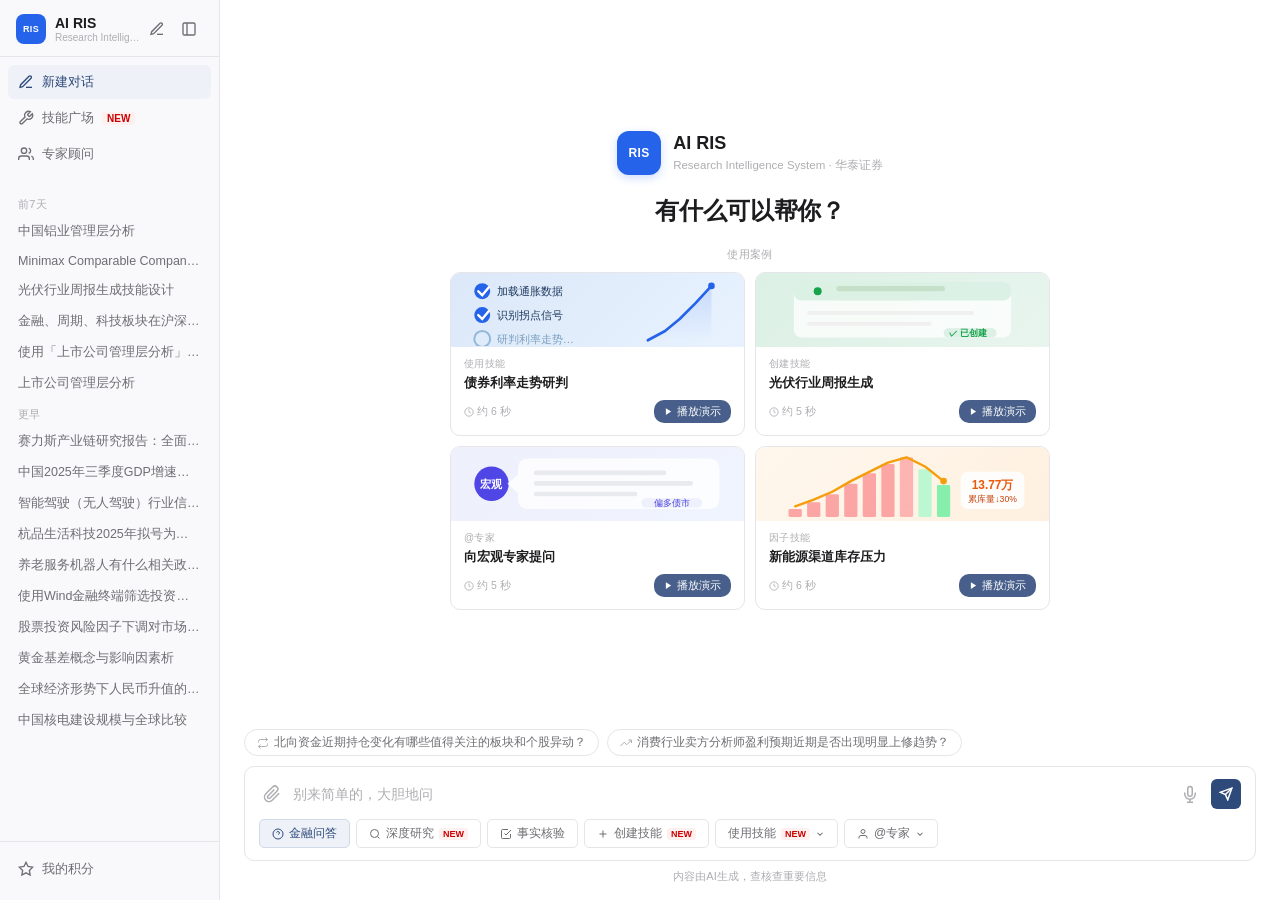
==== index.html @ 9921de45 "Redesign use-case section as demo cases with playback UI Welcome screen: - 4 demo-case cards in 2x2 " ====
<!DOCTYPE html>
<html lang="zh-CN">
<head>
  <meta charset="UTF-8" />
  <meta name="viewport" content="width=device-width, initial-scale=1.0" />
  <title>AI RIS · 华泰证券</title>
  <style>
    *, *::before, *::after { box-sizing: border-box; margin: 0; padding: 0; }

    :root {
      --sidebar-w: 220px;
      --accent: #2e4a7a;
      --accent-light: #eef2f8;
      --bg: #ffffff;
      --bg2: #f9f9fb;
      --card-bg: #ffffff;
      --border: #e5e5ea;
      --text: #1d1d1f;
      --text2: #6e6e73;
      --text3: #aeaeb2;
      --muted: #6e6e73;
      --tag-new: #c00;
      --sidebar-bg: #f9f9fb;
      --sidebar-active: #eef2f8;
      --green: #006838;
      --orange: #b45309;
      --red: #c00;
      --radius: 10px;
      --shadow: 0 2px 8px rgba(0,0,0,0.06);
    }

    body {
      font-family: -apple-system, BlinkMacSystemFont, 'PingFang SC', 'Microsoft YaHei', sans-serif;
      background: var(--bg);
      color: var(--text);
      display: flex;
      height: 100vh;
      overflow: hidden;
      font-size: 14px;
      -webkit-font-smoothing: antialiased;
    }

    /* ─── SIDEBAR ─── */
    #sidebar {
      width: var(--sidebar-w);
      background: var(--sidebar-bg);
      display: flex;
      flex-direction: column;
      border-right: 1px solid var(--border);
      transition: width 0.25s ease;
      overflow: hidden;
      flex-shrink: 0;
    }
    #sidebar.collapsed { width: 0; }

    .sidebar-top {
      display: flex;
      align-items: center;
      justify-content: space-between;
      padding: 14px 16px 12px;
      border-bottom: 1px solid var(--border);
    }
    .logo-icon {
      width: 28px; height: 28px;
      background: var(--accent); border-radius: 7px;
      display: flex; align-items: center; justify-content: center;
      flex-shrink: 0;
    }
    .logo-icon svg { width: 18px; height: 18px; color: #fff; }

    /* RIS brand logo (sidebar) */
    .sidebar-brand { display: flex; align-items: center; gap: 9px; min-width: 0; }
    .ris-badge {
      width: 30px; height: 30px; background: #2563eb; border-radius: 8px;
      display: flex; align-items: center; justify-content: center;
      flex-shrink: 0; font-size: 9px; font-weight: 800; color: #fff;
      letter-spacing: 0.3px;
    }
    .ris-text { min-width: 0; }
    .ris-name { font-size: 14px; font-weight: 700; color: var(--text); line-height: 1.2; }
    .ris-sub { font-size: 10px; color: var(--text3); white-space: nowrap; overflow: hidden; text-overflow: ellipsis; margin-top: 1px; }

    .sidebar-actions { display: flex; gap: 4px; }
    .icon-btn {
      background: none; border: none; cursor: pointer;
      padding: 6px; border-radius: 6px; color: var(--text2);
      display: flex; align-items: center; justify-content: center;
      transition: background 0.1s;
    }
    .icon-btn:hover { background: #ececee; color: var(--text); }

    .sidebar-nav { padding: 8px; }
    .nav-item {
      display: flex; align-items: center; gap: 8px;
      padding: 8px 10px; border-radius: 6px; cursor: pointer;
      font-size: 13px; color: var(--text2);
      transition: background 0.1s; white-space: nowrap; margin-bottom: 2px;
    }
    .nav-item:hover { background: #ececee; }
    .nav-item.active { background: var(--accent-light); color: var(--accent); font-weight: 500; }
    .nav-item svg { flex-shrink: 0; }
    .badge-new {
      font-size: 10px; font-weight: 700; color: var(--red);
      background: #fff0f0; padding: 1px 5px; border-radius: 3px;
    }

    .history-section { flex: 1; overflow-y: auto; padding: 8px 8px 0; }
    .history-label {
      font-size: 11px; color: var(--text3); padding: 8px 10px 4px;
      font-weight: 500; letter-spacing: 0.3px;
    }
    .history-item {
      padding: 7px 10px; border-radius: 6px; cursor: pointer;
      font-size: 12.5px; color: var(--text2); white-space: nowrap;
      overflow: hidden; text-overflow: ellipsis;
      transition: background 0.1s;
    }
    .history-item:hover { background: #ececee; }

    .sidebar-footer {
      padding: 10px 8px 14px; border-top: 1px solid var(--border); margin-top: 8px;
    }
    .points-btn {
      display: flex; align-items: center; gap: 8px;
      padding: 8px 10px; border-radius: 6px; cursor: pointer;
      font-size: 13px; color: var(--text2);
      transition: background 0.1s;
    }
    .points-btn:hover { background: #ececee; }

    /* ─── MAIN ─── */
    #main {
      flex: 1; display: flex; flex-direction: column;
      overflow: hidden; position: relative;
    }

    /* toggle btn when sidebar collapsed */
    #toggle-sidebar {
      position: absolute; top: 14px; left: 14px; z-index: 20;
      background: none; border: none; cursor: pointer;
      padding: 6px; border-radius: 6px; color: var(--text2);
      display: none; align-items: center; justify-content: center;
      transition: background 0.1s;
    }
    #toggle-sidebar:hover { background: #ececee; }
    #sidebar.collapsed ~ #main #toggle-sidebar { display: flex; }

    /* ─── VIEWS ─── */
    .view { flex: 1; overflow-y: auto; display: none; flex-direction: column; }
    .view.active { display: flex; }

    /* ── CHAT VIEW ── */
    #view-chat {
      align-items: center; justify-content: center;
      padding: 24px 20px 0;
    }
    .chat-welcome {
      text-align: center; max-width: 600px; width: 100%;
    }

    /* RIS center welcome logo — horizontal compact */
    .chat-ris-wrap {
      display: flex; flex-direction: row; align-items: center;
      justify-content: center; gap: 12px; margin-bottom: 20px;
    }
    .chat-ris-badge {
      width: 44px; height: 44px; background: #2563eb; border-radius: 12px;
      display: flex; align-items: center; justify-content: center;
      font-size: 12px; font-weight: 800; color: #fff; letter-spacing: 0.4px;
      box-shadow: 0 3px 10px rgba(37,99,235,0.22); flex-shrink: 0;
    }
    .chat-ris-text { text-align: left; }
    .chat-ris-name { font-size: 18px; font-weight: 700; color: var(--text); line-height: 1.2; }
    .chat-ris-sub { font-size: 11.5px; color: var(--text3); margin-top: 3px; }

    .chat-welcome h2 {
      font-size: 24px; font-weight: 700; color: var(--text);
      margin-bottom: 20px; letter-spacing: -0.3px;
    }

    .suggestions {
      display: flex; gap: 8px; flex-wrap: wrap; justify-content: center;
      margin-top: 12px;
    }
    .suggestion-chip {
      background: var(--bg2); border: 1px solid var(--border);
      border-radius: 20px; padding: 6px 14px; font-size: 12px;
      cursor: pointer; color: var(--text2); transition: all 0.1s;
      white-space: nowrap;
    }
    .suggestion-chip:hover {
      border-color: var(--accent); color: var(--accent);
      background: var(--accent-light);
    }

    /* ─── INPUT AREA ─── */
    #input-area {
      padding: 0 24px 16px; background: transparent;
      flex-shrink: 0;
    }
    .suggested-qs {
      display: flex; gap: 8px; padding: 12px 0 10px;
      overflow-x: auto; scrollbar-width: none;
    }
    .suggested-qs::-webkit-scrollbar { display: none; }
    .sq-chip {
      display: flex; align-items: center; gap: 5px; flex-shrink: 0;
      padding: 5px 12px; border-radius: 14px;
      border: 1px solid var(--border); background: var(--card-bg);
      font-size: 11.5px; color: var(--text2); cursor: pointer;
      white-space: nowrap; transition: all 0.15s; font-family: inherit;
    }
    .sq-chip:hover { border-color: var(--accent); color: var(--accent); background: var(--accent-light); }
    .sq-chip svg { flex-shrink: 0; opacity: 0.55; }
    .input-box {
      background: var(--card-bg); border: 1px solid var(--border);
      border-radius: var(--radius); padding: 12px 14px;
      transition: border-color 0.15s;
    }
    .input-box:focus-within { border-color: var(--accent); }

    .input-row {
      display: flex; align-items: center; gap: 8px;
    }
    .attach-btn {
      background: none; border: none; cursor: pointer; color: var(--text3);
      padding: 4px; border-radius: 5px; display: flex;
      transition: color 0.1s;
    }
    .attach-btn:hover { color: var(--text); }

    #chat-input {
      flex: 1; border: none; outline: none; font-size: 14px;
      color: var(--text); background: transparent; resize: none;
      font-family: inherit; height: 24px; line-height: 24px;
    }
    #chat-input::placeholder { color: var(--text3); }

    .send-btn {
      width: 30px; height: 30px; background: var(--accent);
      border: none; border-radius: 6px; cursor: pointer;
      display: flex; align-items: center; justify-content: center;
      color: #fff; transition: opacity 0.1s;
    }
    .send-btn:hover { opacity: 0.85; }

    .voice-btn {
      background: none; border: none; cursor: pointer;
      color: var(--text3); padding: 4px; border-radius: 5px;
      display: flex; transition: color 0.1s;
    }
    .voice-btn:hover { color: var(--text); }

    .toolbar {
      display: flex; align-items: center; gap: 6px; margin-top: 10px;
      flex-wrap: wrap;
    }
    .tool-btn {
      display: flex; align-items: center; gap: 5px;
      padding: 5px 12px; border-radius: 5px; font-size: 12px;
      cursor: pointer; border: 1px solid var(--border);
      background: var(--card-bg); color: var(--text2);
      transition: all 0.1s; white-space: nowrap;
      font-family: inherit;
    }
    .tool-btn:hover { background: var(--bg2); }
    .tool-btn.active {
      background: var(--accent-light); border-color: #d0dae8;
      color: var(--accent);
    }
    .tool-btn .badge-new { font-size: 9px; padding: 1px 4px; }

    .input-footer {
      text-align: center; font-size: 11px; color: var(--text3);
      margin-top: 8px;
    }

    /* ─── SKILLS DROPDOWN ─── */
    #skills-popup {
      position: absolute; bottom: 130px; left: 50%; transform: translateX(-50%);
      background: var(--card-bg); border: 1px solid var(--border);
      border-radius: var(--radius); box-shadow: 0 8px 24px rgba(0,0,0,0.1);
      width: 380px; max-height: 420px; overflow-y: auto; z-index: 100;
      display: none; padding: 12px;
    }
    #skills-popup.open { display: block; }

    .popup-search {
      display: flex; align-items: center; gap: 8px;
      background: var(--bg2); border: 1px solid var(--border);
      border-radius: 6px; padding: 7px 12px; margin-bottom: 12px;
    }
    .popup-search input {
      border: none; outline: none; background: transparent;
      font-size: 13px; flex: 1; color: var(--text); font-family: inherit;
    }
    .popup-search input::placeholder { color: var(--text3); }

    .popup-section-label {
      font-size: 12px; font-weight: 600; color: var(--text2);
      padding: 4px 8px; display: flex; align-items: center;
      justify-content: space-between;
    }
    .popup-section-label span { cursor: pointer; color: var(--text3); }

    .popup-skill-item {
      display: flex; align-items: flex-start; gap: 10px;
      padding: 8px 10px; border-radius: 6px; cursor: pointer;
      transition: background 0.1s; position: relative;
    }
    .popup-skill-item:hover { background: var(--bg2); }
    .popup-skill-item.has-preview:hover .skill-preview-bubble { display: block; }

    .skill-icon-sm {
      width: 30px; height: 30px; background: var(--bg2);
      border-radius: 6px; display: flex; align-items: center; justify-content: center;
      flex-shrink: 0;
    }
    .popup-skill-info { flex: 1; }
    .popup-skill-name { font-size: 13px; font-weight: 500; }
    .popup-skill-desc { font-size: 11.5px; color: var(--text2); margin-top: 2px; line-height: 1.4; }

    .skill-preview-bubble {
      display: none; position: absolute; left: 110%; top: 0;
      width: 240px; background: var(--card-bg);
      border: 1px solid var(--border); border-radius: var(--radius);
      padding: 12px; font-size: 12px; color: var(--text2); line-height: 1.6;
      box-shadow: var(--shadow); z-index: 200;
    }

    .popup-divider { height: 1px; background: var(--border); margin: 8px 0; }
    .popup-add {
      display: flex; align-items: center; gap: 8px;
      padding: 8px 10px; cursor: pointer; border-radius: 6px;
      font-size: 13px; color: var(--accent); transition: background 0.1s;
    }
    .popup-add:hover { background: var(--accent-light); }

    /* ─── SKILLS MARKETPLACE VIEW ─── */
    #view-skills {
      flex-direction: column;
    }
    .skills-header {
      display: flex; align-items: center; justify-content: space-between;
      padding: 24px 32px 18px;
      border-bottom: 1px solid var(--border);
    }
    .skills-header h1 { font-size: 18px; font-weight: 600; }
    .create-btn {
      background: var(--accent); color: #fff; border: none;
      border-radius: 6px; padding: 6px 14px; font-size: 12px;
      cursor: pointer; display: flex; align-items: center; gap: 6px;
      transition: opacity 0.1s; font-family: inherit; font-weight: 500;
    }
    .create-btn:hover { opacity: 0.85; }

    .skills-tabs {
      display: flex; gap: 4px; padding: 12px 32px;
      border-bottom: 1px solid var(--border);
    }
    .skills-tab {
      padding: 6px 16px; border-radius: 5px; cursor: pointer;
      font-size: 13px; color: var(--text2);
      border: none; background: none;
      display: flex; align-items: center; gap: 5px;
      transition: all 0.1s; font-family: inherit;
    }
    .skills-tab.active {
      background: var(--accent-light); color: var(--accent); font-weight: 500;
    }
    .skills-tab:hover:not(.active) { background: #ececee; }

    .skills-grid {
      display: grid; grid-template-columns: repeat(auto-fill, minmax(280px, 1fr));
      gap: 14px; padding: 20px 32px; overflow-y: auto; flex: 1;
    }

    .skill-card {
      background: var(--card-bg); border: 1px solid var(--border);
      border-radius: var(--radius); padding: 16px;
      display: flex; flex-direction: column; gap: 10px;
      transition: box-shadow 0.15s; cursor: default;
    }
    .skill-card:hover { box-shadow: var(--shadow); }

    .skill-card-top {
      display: flex; align-items: flex-start; justify-content: space-between;
    }
    .skill-icon {
      width: 34px; height: 34px; background: var(--bg2);
      border-radius: 8px; display: flex; align-items: center; justify-content: center;
    }
    .skill-card-controls { display: flex; align-items: center; gap: 8px; }

    /* Toggle switch */
    .toggle {
      position: relative; width: 36px; height: 20px; cursor: pointer;
    }
    .toggle input { opacity: 0; width: 0; height: 0; }
    .toggle-slider {
      position: absolute; inset: 0; background: #ccc;
      border-radius: 20px; transition: background 0.2s;
    }
    .toggle-slider::before {
      content: ""; position: absolute;
      width: 16px; height: 16px; left: 2px; top: 2px;
      background: #fff; border-radius: 50%; transition: transform 0.2s;
    }
    .toggle input:checked ~ .toggle-slider { background: var(--accent); }
    .toggle input:checked ~ .toggle-slider::before { transform: translateX(16px); }

    .more-btn {
      background: none; border: none; cursor: pointer; color: var(--text3);
      padding: 2px; border-radius: 4px; font-size: 16px; line-height: 1;
    }
    .more-btn:hover { color: var(--text); }

    .skill-card-name { font-size: 13.5px; font-weight: 600; }
    .skill-card-desc { font-size: 12px; color: var(--text2); line-height: 1.5; }

    .skill-card-footer {
      display: flex; align-items: center; justify-content: space-between;
      margin-top: auto;
    }
    .skill-date { font-size: 11.5px; color: var(--text3); }
    .skill-actions { display: flex; gap: 10px; }
    .skill-link {
      font-size: 12px; color: var(--accent); cursor: pointer;
      text-decoration: none; background: none; border: none; font-family: inherit;
    }
    .skill-link:hover { text-decoration: underline; }

    .skill-status {
      display: flex; align-items: center; gap: 4px;
      font-size: 11.5px; color: var(--text3);
    }

    /* Toast */
    #toast {
      position: fixed; bottom: 24px; left: 50%; transform: translateX(-50%);
      background: #1d1d1f; color: #fff; padding: 10px 20px;
      border-radius: 6px; font-size: 12.5px; opacity: 0;
      transition: opacity 0.3s; z-index: 999; pointer-events: none;
      display: flex; align-items: center; gap: 8px;
    }
    #toast.show { opacity: 1; }
    #toast.success { background: var(--green); }

    /* Scrollbar */
    ::-webkit-scrollbar { width: 4px; }
    ::-webkit-scrollbar-track { background: transparent; }
    ::-webkit-scrollbar-thumb { background: #d1d5db; border-radius: 4px; }

    /* ─── USE CASE CARDS ─── */
    .use-case-section { width: 100%; margin-bottom: 0; }
    .use-case-label { font-size: 11px; color: var(--text3); font-weight: 500; letter-spacing: 0.3px; margin-bottom: 10px; }
    .use-cases { display: grid; grid-template-columns: 1fr 1fr; gap: 10px; }
    .use-case-card {
      display: flex; flex-direction: column; align-items: stretch;
      padding: 0; border: 1px solid var(--border); border-radius: var(--radius);
      background: var(--card-bg); cursor: pointer; transition: all 0.15s;
      text-align: left; overflow: hidden;
    }
    .use-case-card:hover { border-color: var(--accent); box-shadow: 0 2px 12px rgba(37,99,235,0.08); }
    .use-case-card:hover .uc-play { opacity: 1; }
    /* Card preview area */
    .uc-preview {
      height: 74px; padding: 10px 14px; display: flex; align-items: center;
      overflow: hidden; position: relative;
    }
    .uc-prev-blue   { background: linear-gradient(135deg, #dce8f8 0%, #e8f2ff 100%); }
    .uc-prev-green  { background: linear-gradient(135deg, #dcf0e5 0%, #e8f5ee 100%); }
    .uc-prev-indigo { background: linear-gradient(135deg, #eef0fb 0%, #f0f4ff 100%); }
    .uc-prev-orange { background: linear-gradient(135deg, #fff7ed 0%, #fef0e0 100%); }
    .uc-preview svg { width: 100%; }
    /* Card body */
    .uc-body { padding: 10px 13px 12px; display: flex; flex-direction: column; gap: 4px; }
    .uc-label { font-size: 10px; color: var(--text3); font-weight: 500; letter-spacing: 0.3px; }
    .uc-title { font-size: 12.5px; font-weight: 600; color: var(--text); line-height: 1.3; }
    .uc-foot { display: flex; align-items: center; justify-content: space-between; margin-top: 5px; }
    .uc-dur { font-size: 10.5px; color: var(--text3); display: flex; align-items: center; gap: 3px; }
    .uc-play {
      display: flex; align-items: center; gap: 4px; padding: 4px 10px;
      border-radius: 10px; background: var(--accent); color: white;
      font-size: 11px; font-weight: 500; opacity: 0.88; transition: opacity 0.15s;
    }
    /* Demo panel progress bar + replay */
    .demo-progress-bar {
      height: 3px; background: var(--border); flex-shrink: 0; width: 100%;
    }
    .demo-progress-fill {
      height: 100%; background: var(--accent); width: 0%;
      transition: width 0.5s ease; border-radius: 0 2px 2px 0;
    }
    .demo-top-bar {
      display: flex; align-items: center; padding: 16px 0 14px;
    }
    .demo-replay {
      display: none; align-items: center; gap: 4px; margin-left: 10px;
      padding: 4px 11px; border-radius: 12px; border: 1px solid var(--border);
      background: none; font-size: 11.5px; color: var(--text2);
      cursor: pointer; font-family: inherit; transition: all 0.15s;
    }
    .demo-replay:hover { border-color: var(--accent); color: var(--accent); }

    /* ─── DEMO PANEL ─── */
    #view-chat.demo-mode {
      flex-direction: row !important; align-items: stretch;
      padding: 0; justify-content: flex-start;
    }
    .demo-panel {
      display: none; flex-direction: column;
      flex: 1; min-width: 0; overflow-y: auto;
      padding: 32px 48px 32px;
    }
    .demo-panel.active { display: flex; }

    /* Refs side panel */
    .demo-refs-panel {
      display: none; flex-direction: column; width: 300px; flex-shrink: 0;
      border-left: 1px solid var(--border); background: white;
    }
    .demo-refs-panel.active { display: flex; }
    .demo-refs-hd {
      padding: 13px 16px; font-size: 13px; font-weight: 600; color: var(--text);
      border-bottom: 1px solid var(--border);
      display: flex; align-items: center; justify-content: space-between; flex-shrink: 0;
    }
    .demo-refs-close {
      cursor: pointer; color: var(--text3); background: none; border: none;
      font-size: 18px; line-height: 1; padding: 0 2px; font-family: inherit; transition: color 0.1s;
    }
    .demo-refs-close:hover { color: var(--text); }
    .demo-refs-count {
      font-size: 11.5px; color: var(--text2); padding: 8px 16px;
      border-bottom: 1px solid var(--border); flex-shrink: 0;
    }
    .demo-refs-list { overflow-y: auto; flex: 1; }
    .demo-ref-row {
      display: flex; align-items: flex-start; gap: 8px;
      padding: 9px 16px; border-bottom: 1px solid #f5f5f7;
      cursor: pointer; transition: background 0.15s;
    }
    .demo-ref-row:hover { background: #f5f5f7; }
    .demo-ref-pill {
      font-size: 10px; padding: 1px 5px; border-radius: 2px; font-weight: 600;
      flex-shrink: 0; white-space: nowrap; margin-top: 2px;
    }
    .demo-ref-pill.shuju { background: #dff2fb; color: #0076a8; }
    .demo-ref-pill.gong  { background: #f0ede0; color: #6b6020; }
    .demo-ref-pill.yan   { background: #fff0e0; color: #c05e00; }
    .demo-ref-pill.zixun { background: #e0f5ec; color: #1a7a5e; }
    .demo-ref-row-body { flex: 1; min-width: 0; }
    .demo-ref-row-title { font-size: 11.5px; color: var(--text2); line-height: 1.45; }
    .demo-ref-row-date { font-size: 10.5px; color: var(--text3); margin-top: 2px; }
    .demo-back {
      display: flex; align-items: center; gap: 5px; background: none; border: none;
      cursor: pointer; color: var(--text2); font-size: 12.5px; padding: 0;
      font-family: inherit; transition: color 0.1s;
    }
    .demo-back:hover { color: var(--accent); }
    .demo-messages { display: flex; flex-direction: column; gap: 16px; }
    .demo-user {
      align-self: flex-end; max-width: 75%; background: var(--accent); color: #fff;
      padding: 10px 14px; border-radius: 12px 12px 2px 12px; font-size: 13px; line-height: 1.5;
    }
    .demo-ai { align-self: flex-start; width: 100%; }
    .demo-ai-head { display: flex; align-items: center; gap: 8px; margin-bottom: 10px; }
    .demo-ai-ava {
      width: 24px; height: 24px; background: var(--accent); border-radius: 5px;
      display: flex; align-items: center; justify-content: center; flex-shrink: 0;
    }
    .demo-ai-name { font-size: 12px; font-weight: 600; color: var(--text); }

    /* Steps block */
    .demo-steps {
      background: var(--bg2); border: 1px solid var(--border); border-radius: var(--radius);
      padding: 10px 14px; display: flex; flex-direction: column; gap: 0; margin-bottom: 12px;
      overflow: hidden;
    }
    .demo-step {
      display: flex; flex-direction: column; gap: 0;
      font-size: 12.5px; color: var(--text3);
      opacity: 0; transform: translateY(4px); transition: opacity 0.3s, transform 0.3s;
      padding: 7px 0;
    }
    .demo-step:not(:last-child) { border-bottom: 1px solid var(--border); }
    .demo-step.show { opacity: 1; transform: none; }
    .demo-step-title { display: flex; align-items: center; gap: 10px; }
    .demo-step-dot {
      width: 18px; height: 18px; border-radius: 50%; border: 1.5px solid #ddd;
      display: flex; align-items: center; justify-content: center;
      flex-shrink: 0; background: white; transition: all 0.25s;
    }
    .demo-step.running .demo-step-dot { border-color: var(--accent); animation: pulse-ring 1s infinite; }
    .demo-step.running .demo-step-title { color: var(--accent); }
    .demo-step.done .demo-step-dot { background: var(--green); border-color: var(--green); }
    .demo-step.done .demo-step-title { color: var(--text2); }
    @keyframes pulse-ring {
      0%   { box-shadow: 0 0 0 0 rgba(46,74,122,0.35); }
      70%  { box-shadow: 0 0 0 5px rgba(46,74,122,0); }
      100% { box-shadow: 0 0 0 0 rgba(46,74,122,0); }
    }

    /* Sub-detail items */
    .demo-step-subs {
      margin-left: 28px; margin-top: 0; padding-top: 0;
      display: flex; flex-direction: column; gap: 3px;
      max-height: 0; overflow: hidden;
      transition: max-height 0.45s ease, padding-top 0.3s;
    }
    .demo-step-subs.open { max-height: 200px; padding-top: 5px; }
    .demo-step-sub {
      font-size: 11.5px; line-height: 1.5; color: var(--text3);
      opacity: 0; transform: translateY(2px);
      transition: opacity 0.22s, transform 0.22s;
      display: flex; align-items: flex-start; gap: 5px;
    }
    .demo-step-sub.show { opacity: 1; transform: none; }
    .demo-step-sub.tool {
      color: #3b5ca8; background: #eef2fb; border-radius: 4px;
      padding: 2px 8px; font-family: 'SF Mono','Menlo',monospace; font-size: 10.5px;
    }
    .demo-step-sub.data { color: var(--text2); }
    .demo-step-sub.data strong { color: var(--text); font-weight: 600; }
    .demo-step-sub.note { color: var(--text3); font-style: italic; }
    .demo-step-sub-dot {
      width: 3px; height: 3px; border-radius: 50%; background: var(--text3);
      margin-top: 6px; flex-shrink: 0;
    }

    /* Collapsed pill */
    .demo-steps-pill {
      display: none; align-items: center; gap: 8px; background: var(--bg2);
      border: 1px solid var(--border); border-radius: 20px;
      padding: 5px 12px 5px 8px; font-size: 12px; color: var(--text2);
      cursor: pointer; width: fit-content; margin-bottom: 12px;
      opacity: 0; transform: scale(0.96);
      transition: opacity 0.3s, transform 0.3s;
    }
    .demo-steps-pill.show { display: flex; opacity: 1; transform: none; }
    .demo-steps-pill:hover { border-color: var(--accent); color: var(--accent); }
    .demo-steps-pill-icon {
      width: 16px; height: 16px; border-radius: 50%; background: var(--green);
      display: flex; align-items: center; justify-content: center; flex-shrink: 0;
    }

    /* Result */
    .demo-result {
      border: 1px solid var(--border); border-radius: var(--radius); overflow: hidden;
      opacity: 0; transform: translateY(6px); transition: opacity 0.4s, transform 0.4s;
    }
    .demo-result.show { opacity: 1; transform: none; }
    .demo-result-hd {
      padding: 10px 14px; background: var(--bg2); border-bottom: 1px solid var(--border);
      display: flex; align-items: center; gap: 8px;
    }
    .demo-result-hd-title { font-size: 13px; font-weight: 600; flex: 1; }
    .demo-tag { font-size: 10.5px; padding: 2px 8px; border-radius: 3px; font-weight: 500; }
    .demo-tag.bullish { background: #f0fdf4; color: var(--green); }
    .demo-tag.neutral { background: #fffbeb; color: var(--orange); }
    .demo-result-body { padding: 14px; font-size: 12.5px; color: var(--text2); line-height: 1.7; display: flex; flex-direction: column; gap: 13px; }
    .demo-section-title { font-size: 11.5px; font-weight: 600; color: var(--text); margin-bottom: 3px; }

    /* Inline chart */
    .demo-chart-wrap { background: var(--bg2); border: 1px solid var(--border); border-radius: 7px; padding: 10px 12px; }
    .demo-chart-label { font-size: 10.5px; color: var(--text3); margin-bottom: 6px; font-weight: 500; letter-spacing: 0.2px; }
    .demo-chart-xaxis { display: flex; justify-content: space-between; margin-top: 3px; }
    .demo-chart-xaxis span { font-size: 9.5px; color: var(--text3); }
    .demo-chart-legend { display: flex; gap: 14px; margin-top: 7px; flex-wrap: wrap; }
    .demo-chart-legend-item { display: flex; align-items: center; gap: 5px; font-size: 10.5px; color: var(--text2); }
    .demo-chart-legend-line { width: 14px; height: 2.5px; border-radius: 2px; }

    /* Data table */
    .demo-table-wrap { overflow-x: auto; }
    .demo-table { width: 100%; border-collapse: collapse; font-size: 11.5px; }
    .demo-table th { font-size: 10.5px; font-weight: 600; color: var(--text3); text-align: left; padding: 4px 8px 6px; border-bottom: 1px solid var(--border); white-space: nowrap; }
    .demo-table td { padding: 5px 8px; border-bottom: 1px solid #f2f2f7; color: var(--text2); }
    .demo-table tr:last-child td { border-bottom: none; }
    .demo-table td.up { color: var(--green); font-weight: 500; }
    .demo-table td.down { color: #ef4444; font-weight: 500; }
    .demo-table td.flat { color: var(--orange); font-weight: 500; }
    .demo-table td strong { color: var(--text); font-weight: 600; }

    /* Citation & sources */
    .cite { font-size: 9px; color: var(--accent); vertical-align: super; cursor: pointer; font-weight: 600; margin-left: 1px; }
    .demo-sources { border-top: 1px solid var(--border); padding: 9px 14px; background: var(--bg2); }
    .demo-sources-title { font-size: 10px; font-weight: 600; color: var(--text3); margin-bottom: 5px; letter-spacing: 0.3px; text-transform: uppercase; }
    .demo-source-item { font-size: 10.5px; color: var(--text3); display: flex; gap: 6px; line-height: 1.6; }
    .demo-source-num { font-weight: 600; color: var(--accent); flex-shrink: 0; }
    .demo-source-item a { color: var(--accent); text-decoration: none; }
    .demo-source-item a:hover { text-decoration: underline; }

    /* Skill card */
    .demo-skill-card {
      display: flex; align-items: flex-start; gap: 14px;
      padding: 14px 16px; border: 1px solid #c3e6cb; border-radius: var(--radius); background: #f6fdf7;
    }
    .demo-skill-ava {
      width: 40px; height: 40px; background: var(--green);
      border-radius: 10px; display: flex; align-items: center; justify-content: center; flex-shrink: 0;
    }
    .demo-skill-info { flex: 1; }
    .demo-skill-name { font-size: 13.5px; font-weight: 600; }
    .demo-skill-meta { font-size: 11.5px; color: var(--text2); margin-top: 3px; }
    .demo-skill-btns { display: flex; gap: 8px; margin-top: 10px; }
    .ds-btn { padding: 5px 12px; border-radius: 5px; font-size: 12px; cursor: pointer; font-family: inherit; font-weight: 500; }
    .ds-btn-p { background: var(--accent); color: white; border: none; }
    .ds-btn-s { background: white; color: var(--text2); border: 1px solid var(--border); }
    .demo-skill-preview { margin-top: 12px; padding: 10px 12px; background: #e8f5e9; border-radius: 6px; }
    .demo-skill-preview-title { font-size: 10.5px; font-weight: 600; color: #2e7d32; margin-bottom: 5px; letter-spacing: 0.2px; }
    .demo-skill-preview pre { font-size: 10.5px; color: #444; font-family: 'SF Mono','Menlo',monospace; line-height: 1.6; white-space: pre-wrap; }

    /* ─── RESULT CONTENT (full-width, no embedded sidebar) ─── */
    .demo-result-body-full {
      padding: 14px 16px; font-size: 12.5px; color: var(--text2); line-height: 1.7;
      display: flex; flex-direction: column; gap: 0;
    }
    /* Blue section header */
    .r-hd { font-size: 12.5px; font-weight: 700; color: var(--accent); margin: 12px 0 5px; }
    .r-hd:first-child { margin-top: 0; }
    /* Inline citation badge */
    .cn {
      display: inline-flex; align-items: center; justify-content: center;
      width: 14px; height: 14px; border-radius: 50%; background: #dce6f5;
      color: var(--accent); font-size: 9px; font-weight: 700; cursor: pointer;
      margin: 0 1px; vertical-align: middle; flex-shrink: 0; transition: background 0.15s;
    }
    .cn:hover { background: var(--accent); color: white; }
    /* Source footer under table */
    .r-sources { font-size: 11px; color: var(--text3); margin: 6px 0 10px; display: flex; align-items: center; gap: 5px; flex-wrap: wrap; }
    /* Risk bullet list */
    .r-risks { list-style: none; display: flex; flex-direction: column; gap: 5px; margin: 0; }
    .r-risk { display: flex; align-items: flex-start; gap: 6px; font-size: 12.5px; }
    .r-dot { width: 5px; height: 5px; border-radius: 50%; background: var(--accent); flex-shrink: 0; margin-top: 7px; }
    /* Disclaimer */
    .r-disclaimer {
      font-size: 10.5px; color: var(--text3); text-align: center;
      margin-top: 14px; padding-top: 10px; border-top: 1px solid var(--border);
    }
    .r-callout {
      background: #fff8f0; border-left: 3px solid #f59e0b;
      padding: 10px 13px; border-radius: 0 6px 6px 0; margin: 0 0 10px;
    }
    .r-callout-hd { font-size: 11.5px; font-weight: 600; color: #92400e; margin-bottom: 5px; }
    .r-callout-body { font-size: 12px; color: var(--text2); line-height: 1.65; }
    .r-tag-box { display: flex; flex-wrap: wrap; gap: 6px; margin: 0 0 10px; }
    .r-tag-item {
      font-size: 11px; padding: 3px 10px; border-radius: 12px;
      background: #f5f5f7; color: var(--text2); border: 1px solid var(--border);
    }

    /* ─── EXPERTS VIEW ─── */
    #view-experts { flex-direction: column; }
    .experts-header {
      display: flex; align-items: center; justify-content: space-between;
      padding: 24px 32px 18px; border-bottom: 1px solid var(--border); flex-shrink: 0;
    }
    .experts-header h1 { font-size: 18px; font-weight: 600; }
    .experts-body { flex: 1; overflow-y: auto; padding: 20px 32px 32px; }
    .expert-category { margin-bottom: 28px; }
    .expert-cat-title {
      font-size: 11px; font-weight: 700; color: var(--text3); letter-spacing: 0.6px;
      text-transform: uppercase; margin-bottom: 12px; padding-bottom: 8px;
      border-bottom: 1px solid var(--border);
    }
    .expert-grid {
      display: grid; grid-template-columns: repeat(auto-fill, minmax(230px, 1fr)); gap: 12px;
    }
    .expert-card {
      border: 1px solid var(--border); border-radius: var(--radius);
      padding: 14px 16px; background: var(--card-bg);
      display: flex; flex-direction: column; gap: 10px; transition: box-shadow 0.15s;
    }
    .expert-card:hover { box-shadow: var(--shadow); }
    .expert-card-top { display: flex; align-items: center; gap: 10px; }
    .expert-avatar {
      width: 38px; height: 38px; border-radius: 50%;
      display: flex; align-items: center; justify-content: center;
      font-size: 13px; font-weight: 800; color: #fff; flex-shrink: 0;
    }
    .expert-meta { flex: 1; min-width: 0; }
    .expert-name { font-size: 13.5px; font-weight: 600; color: var(--text); }
    .expert-title-text { font-size: 11px; color: var(--text3); margin-top: 2px; }
    .expert-desc { font-size: 12px; color: var(--text2); line-height: 1.5; }
    .expert-ask-btn {
      align-self: flex-start; padding: 5px 14px; border-radius: 5px;
      border: 1px solid var(--border); background: white; color: var(--accent);
      font-size: 12px; cursor: pointer; font-family: inherit; font-weight: 500;
      transition: all 0.1s;
    }
    .expert-ask-btn:hover { background: var(--accent-light); border-color: var(--accent); }

    /* Expert popup */
    #expert-popup {
      position: absolute; bottom: 130px; left: 50%; transform: translateX(-50%);
      background: var(--card-bg); border: 1px solid var(--border);
      border-radius: var(--radius); box-shadow: 0 8px 24px rgba(0,0,0,0.1);
      width: 320px; max-height: 380px; overflow-y: auto; z-index: 100;
      display: none; padding: 12px;
    }
    #expert-popup.open { display: block; }
    .ep-search {
      display: flex; align-items: center; gap: 8px; background: var(--bg2);
      border: 1px solid var(--border); border-radius: 6px; padding: 7px 12px; margin-bottom: 10px;
    }
    .ep-search input {
      border: none; outline: none; background: transparent;
      font-size: 13px; flex: 1; color: var(--text); font-family: inherit;
    }
    .ep-search input::placeholder { color: var(--text3); }
    .ep-cat-label {
      font-size: 10.5px; font-weight: 700; color: var(--text3); letter-spacing: 0.4px;
      padding: 6px 8px 3px; text-transform: uppercase;
    }
    .ep-item {
      display: flex; align-items: center; gap: 10px;
      padding: 7px 10px; border-radius: 6px; cursor: pointer; transition: background 0.1s;
    }
    .ep-item:hover { background: var(--bg2); }
    .ep-ava {
      width: 28px; height: 28px; border-radius: 50%;
      display: flex; align-items: center; justify-content: center;
      font-size: 10px; font-weight: 800; color: #fff; flex-shrink: 0;
    }
    .ep-info { flex: 1; }
    .ep-name { font-size: 13px; font-weight: 500; color: var(--text); }
    .ep-title { font-size: 11px; color: var(--text3); margin-top: 1px; }
  </style>
</head>
<body>

<!-- SIDEBAR -->
<aside id="sidebar">
  <div class="sidebar-top">
    <div class="sidebar-brand">
      <div class="ris-badge">RIS</div>
      <div class="ris-text">
        <div class="ris-name">AI RIS</div>
        <div class="ris-sub">Research Intelligence System</div>
      </div>
    </div>
    <div class="sidebar-actions">
      <button class="icon-btn" onclick="newChat()" title="新建对话">
        <svg width="16" height="16" viewBox="0 0 24 24" fill="none" stroke="currentColor" stroke-width="2">
          <path d="M12 20h9"/><path d="M16.5 3.5a2.121 2.121 0 0 1 3 3L7 19l-4 1 1-4L16.5 3.5z"/>
        </svg>
      </button>
      <button class="icon-btn" onclick="toggleSidebar()" title="收起">
        <svg width="16" height="16" viewBox="0 0 24 24" fill="none" stroke="currentColor" stroke-width="2">
          <rect x="3" y="3" width="18" height="18" rx="2"/><path d="M9 3v18"/>
        </svg>
      </button>
    </div>
  </div>

  <nav class="sidebar-nav">
    <div class="nav-item active" onclick="newChat()">
      <svg width="16" height="16" viewBox="0 0 24 24" fill="none" stroke="currentColor" stroke-width="2">
        <path d="M12 20h9"/><path d="M16.5 3.5a2.121 2.121 0 0 1 3 3L7 19l-4 1 1-4L16.5 3.5z"/>
      </svg>
      新建对话
    </div>
    <div class="nav-item" onclick="showSkillsView()">
      <svg width="16" height="16" viewBox="0 0 24 24" fill="none" stroke="currentColor" stroke-width="2">
        <path d="M14.7 6.3a1 1 0 0 0 0 1.4l1.6 1.6a1 1 0 0 0 1.4 0l3.77-3.77a6 6 0 0 1-7.94 7.94l-6.91 6.91a2.12 2.12 0 0 1-3-3l6.91-6.91a6 6 0 0 1 7.94-7.94l-3.76 3.76z"/>
      </svg>
      技能广场
      <span class="badge-new">NEW</span>
    </div>
    <div class="nav-item" onclick="showExpertsView()">
      <svg width="16" height="16" viewBox="0 0 24 24" fill="none" stroke="currentColor" stroke-width="2">
        <path d="M17 21v-2a4 4 0 0 0-4-4H5a4 4 0 0 0-4 4v2"/>
        <circle cx="9" cy="7" r="4"/>
        <path d="M23 21v-2a4 4 0 0 0-3-3.87"/><path d="M16 3.13a4 4 0 0 1 0 7.75"/>
      </svg>
      专家顾问
    </div>
  </nav>

  <div class="history-section">
    <div class="history-label">前7天</div>
    <div class="history-item" onclick="loadHistory('中国铝业管理层分析')">中国铝业管理层分析</div>
    <div class="history-item" onclick="loadHistory('Minimax Comparable Company Ana')">Minimax Comparable Company Ana</div>
    <div class="history-item" onclick="loadHistory('光伏行业周报生成技能设计')">光伏行业周报生成技能设计</div>
    <div class="history-item" onclick="loadHistory('金融、周期、科技板块在沪深300...')">金融、周期、科技板块在沪深300...</div>
    <div class="history-item" onclick="loadHistory('使用「上市公司管理层分析」技能:')">使用「上市公司管理层分析」技能:</div>
    <div class="history-item" onclick="loadHistory('上市公司管理层分析')">上市公司管理层分析</div>
    <div class="history-label">更早</div>
    <div class="history-item" onclick="loadHistory('赛力斯产业链研究报告：全面解析...')">赛力斯产业链研究报告：全面解析...</div>
    <div class="history-item" onclick="loadHistory('中国2025年三季度GDP增速核查...')">中国2025年三季度GDP增速核查...</div>
    <div class="history-item" onclick="loadHistory('智能驾驶（无人驾驶）行业信息获...')">智能驾驶（无人驾驶）行业信息获...</div>
    <div class="history-item" onclick="loadHistory('杭品生活科技2025年拟号为盈原因...')">杭品生活科技2025年拟号为盈原因...</div>
    <div class="history-item" onclick="loadHistory('养老服务机器人有什么相关政策推...')">养老服务机器人有什么相关政策推...</div>
    <div class="history-item" onclick="loadHistory('使用Wind金融终端筛选投资可转债...')">使用Wind金融终端筛选投资可转债...</div>
    <div class="history-item" onclick="loadHistory('股票投资风险因子下调对市场的影响')">股票投资风险因子下调对市场的影响</div>
    <div class="history-item" onclick="loadHistory('黄金基差概念与影响因素析')">黄金基差概念与影响因素析</div>
    <div class="history-item" onclick="loadHistory('全球经济形势下人民币升值的原因')">全球经济形势下人民币升值的原因</div>
    <div class="history-item" onclick="loadHistory('中国核电建设规模与全球比较')">中国核电建设规模与全球比较</div>
  </div>

  <div class="sidebar-footer">
    <div class="points-btn">
      <svg width="16" height="16" viewBox="0 0 24 24" fill="none" stroke="currentColor" stroke-width="2">
        <polygon points="12 2 15.09 8.26 22 9.27 17 14.14 18.18 21.02 12 17.77 5.82 21.02 7 14.14 2 9.27 8.91 8.26 12 2"/>
      </svg>
      我的积分
    </div>
  </div>
</aside>

<!-- MAIN -->
<div id="main">
  <button id="toggle-sidebar" onclick="toggleSidebar()">
    <svg width="18" height="18" viewBox="0 0 24 24" fill="none" stroke="currentColor" stroke-width="2">
      <rect x="3" y="3" width="18" height="18" rx="2"/><path d="M9 3v18"/>
    </svg>
  </button>

  <!-- CHAT VIEW -->
  <div id="view-chat" class="view active">
    <!-- Welcome screen -->
    <div class="chat-welcome" id="chat-welcome">
      <div class="chat-ris-wrap">
        <div class="chat-ris-badge">RIS</div>
        <div class="chat-ris-text">
          <div class="chat-ris-name">AI RIS</div>
          <div class="chat-ris-sub">Research Intelligence System · 华泰证券</div>
        </div>
      </div>
      <h2>有什么可以帮你？</h2>

      <!-- Use case cards + quick chips -->
      <div class="use-case-section">
        <div class="use-case-label">使用案例</div>
        <div class="use-cases">

          <!-- Card 1: 使用技能 -->
          <button class="use-case-card" onclick="showDemo('use-skill')">
            <div class="uc-preview uc-prev-blue">
              <svg viewBox="0 0 200 54" xmlns="http://www.w3.org/2000/svg">
                <circle cx="13" cy="13" r="6" fill="#2563eb"/>
                <polyline points="10,13 13,16 18,10" stroke="white" stroke-width="1.8" fill="none" stroke-linecap="round"/>
                <text x="24" y="16" font-size="8.5" fill="#1e3a5f">加载通胀数据</text>
                <circle cx="13" cy="31" r="6" fill="#2563eb"/>
                <polyline points="10,31 13,34 18,28" stroke="white" stroke-width="1.8" fill="none" stroke-linecap="round"/>
                <text x="24" y="34" font-size="8.5" fill="#1e3a5f">识别拐点信号</text>
                <circle cx="13" cy="49" r="6" fill="none" stroke="#93b8d8" stroke-width="1.5"/>
                <text x="24" y="52" font-size="8.5" fill="#7aa0c0">研判利率走势…</text>
                <defs><linearGradient id="sg1" x1="0" y1="0" x2="0" y2="1"><stop offset="0%" stop-color="#2563eb" stop-opacity="0.15"/><stop offset="100%" stop-color="#2563eb" stop-opacity="0"/></linearGradient></defs>
                <path d="M138,50 L151,43 L162,34 L174,22 L186,9 L186,50 Z" fill="url(#sg1)"/>
                <polyline points="138,50 151,43 162,34 174,22 186,9" fill="none" stroke="#2563eb" stroke-width="2" stroke-linecap="round" stroke-linejoin="round"/>
                <circle cx="186" cy="9" r="2.5" fill="#2563eb"/>
              </svg>
            </div>
            <div class="uc-body">
              <div class="uc-label">使用技能</div>
              <div class="uc-title">债券利率走势研判</div>
              <div class="uc-foot">
                <span class="uc-dur"><svg width="10" height="10" viewBox="0 0 24 24" fill="none" stroke="currentColor" stroke-width="2"><circle cx="12" cy="12" r="10"/><polyline points="12 6 12 12 16 14"/></svg>约 6 秒</span>
                <span class="uc-play"><svg width="9" height="9" viewBox="0 0 24 24" fill="currentColor"><polygon points="5 3 19 12 5 21 5 3"/></svg>播放演示</span>
              </div>
            </div>
          </button>

          <!-- Card 2: 创建技能 -->
          <button class="use-case-card" onclick="showDemo('create-skill')">
            <div class="uc-preview uc-prev-green">
              <svg viewBox="0 0 200 54" xmlns="http://www.w3.org/2000/svg">
                <rect x="18" y="6" width="164" height="42" rx="6" fill="white" opacity="0.75"/>
                <rect x="18" y="6" width="164" height="14" rx="6" fill="#16a34a" opacity="0.12"/>
                <circle cx="36" cy="13" r="6" fill="#dcf0e5"/>
                <circle cx="36" cy="13" r="3" fill="#16a34a"/>
                <rect x="50" y="9" width="82" height="4" rx="2" fill="#c6dfc9"/>
                <rect x="50" y="17" width="55" height="3" rx="1.5" fill="#dff0e5" opacity="0.9"/>
                <rect x="28" y="28" width="126" height="3" rx="1.5" fill="#f0f0f0"/>
                <rect x="28" y="36" width="94" height="3" rx="1.5" fill="#f0f0f0"/>
                <rect x="131" y="41" width="40" height="7" rx="3.5" fill="#dcf0e5"/>
                <text x="135" y="47" font-size="6.5" fill="#16a34a" font-weight="600">✓ 已创建</text>
              </svg>
            </div>
            <div class="uc-body">
              <div class="uc-label">创建技能</div>
              <div class="uc-title">光伏行业周报生成</div>
              <div class="uc-foot">
                <span class="uc-dur"><svg width="10" height="10" viewBox="0 0 24 24" fill="none" stroke="currentColor" stroke-width="2"><circle cx="12" cy="12" r="10"/><polyline points="12 6 12 12 16 14"/></svg>约 5 秒</span>
                <span class="uc-play"><svg width="9" height="9" viewBox="0 0 24 24" fill="currentColor"><polygon points="5 3 19 12 5 21 5 3"/></svg>播放演示</span>
              </div>
            </div>
          </button>

          <!-- Card 3: @专家 -->
          <button class="use-case-card" onclick="showDemo('ask-expert')">
            <div class="uc-preview uc-prev-indigo">
              <svg viewBox="0 0 200 54" xmlns="http://www.w3.org/2000/svg">
                <circle cx="20" cy="27" r="13" fill="#4f46e5"/>
                <text x="20" y="30" font-size="8" fill="white" text-anchor="middle" font-weight="700">宏观</text>
                <rect x="40" y="8" width="152" height="38" rx="7" fill="white" opacity="0.82"/>
                <polygon points="40,20 32,27 40,34" fill="white" opacity="0.82"/>
                <rect x="52" y="17" width="100" height="3.5" rx="1.5" fill="#e8eaed"/>
                <rect x="52" y="25" width="120" height="3.5" rx="1.5" fill="#e8eaed"/>
                <rect x="52" y="33" width="78" height="3.5" rx="1.5" fill="#e8eaed"/>
                <rect x="133" y="38" width="46" height="7" rx="3.5" fill="#eef0fb"/>
                <text x="156" y="44" font-size="6.5" fill="#4f46e5" text-anchor="middle">偏多债市</text>
              </svg>
            </div>
            <div class="uc-body">
              <div class="uc-label">@专家</div>
              <div class="uc-title">向宏观专家提问</div>
              <div class="uc-foot">
                <span class="uc-dur"><svg width="10" height="10" viewBox="0 0 24 24" fill="none" stroke="currentColor" stroke-width="2"><circle cx="12" cy="12" r="10"/><polyline points="12 6 12 12 16 14"/></svg>约 5 秒</span>
                <span class="uc-play"><svg width="9" height="9" viewBox="0 0 24 24" fill="currentColor"><polygon points="5 3 19 12 5 21 5 3"/></svg>播放演示</span>
              </div>
            </div>
          </button>

          <!-- Card 4: 因子技能 (nev-inventory) -->
          <button class="use-case-card" onclick="showDemo('nev-inventory')">
            <div class="uc-preview uc-prev-orange">
              <svg viewBox="0 0 200 54" xmlns="http://www.w3.org/2000/svg">
                <rect x="14" y="46" width="10" height="6"  fill="#fca5a5" rx="1"/>
                <rect x="28" y="41" width="10" height="11" fill="#fca5a5" rx="1"/>
                <rect x="42" y="35" width="10" height="17" fill="#fca5a5" rx="1"/>
                <rect x="56" y="27" width="10" height="25" fill="#fca5a5" rx="1"/>
                <rect x="70" y="19" width="10" height="33" fill="#fca5a5" rx="1"/>
                <rect x="84" y="12" width="10" height="40" fill="#fca5a5" rx="1"/>
                <rect x="98" y="7"  width="10" height="45" fill="#fca5a5" rx="1" opacity="0.8"/>
                <rect x="112" y="16" width="10" height="36" fill="#bbf7d0" rx="1"/>
                <rect x="126" y="28" width="10" height="24" fill="#86efac" rx="1"/>
                <polyline points="19,44 33,39 47,33 61,25 75,18 89,11 103,7 117,14 131,25" fill="none" stroke="#f59e0b" stroke-width="1.8" stroke-linecap="round" stroke-linejoin="round"/>
                <circle cx="131" cy="25" r="2.5" fill="#f59e0b"/>
                <rect x="144" y="18" width="48" height="28" rx="5" fill="white" opacity="0.85"/>
                <text x="168" y="31" font-size="9" fill="#ea580c" text-anchor="middle" font-weight="700">13.77万</text>
                <text x="168" y="41" font-size="6.5" fill="#c2410c" text-anchor="middle">累库量↓30%</text>
              </svg>
            </div>
            <div class="uc-body">
              <div class="uc-label">因子技能</div>
              <div class="uc-title">新能源渠道库存压力</div>
              <div class="uc-foot">
                <span class="uc-dur"><svg width="10" height="10" viewBox="0 0 24 24" fill="none" stroke="currentColor" stroke-width="2"><circle cx="12" cy="12" r="10"/><polyline points="12 6 12 12 16 14"/></svg>约 6 秒</span>
                <span class="uc-play"><svg width="9" height="9" viewBox="0 0 24 24" fill="currentColor"><polygon points="5 3 19 12 5 21 5 3"/></svg>播放演示</span>
              </div>
            </div>
          </button>

        </div>
      </div>
    </div>

    <!-- Demo panel (shown after clicking a use-case card) -->
    <div class="demo-panel" id="demo-panel">
      <div class="demo-progress-bar"><div class="demo-progress-fill" id="demo-progress-fill"></div></div>
      <div class="demo-top-bar">
        <button class="demo-back" onclick="hideDemo()">
          <svg width="14" height="14" viewBox="0 0 24 24" fill="none" stroke="currentColor" stroke-width="2">
            <polyline points="15 18 9 12 15 6"/>
          </svg>
          返回
        </button>
        <button class="demo-replay" id="demo-replay-btn" onclick="replayCurrentDemo()">
          <svg width="11" height="11" viewBox="0 0 24 24" fill="none" stroke="currentColor" stroke-width="2.5">
            <polyline points="1 4 1 10 7 10"/><path d="M3.51 15a9 9 0 1 0 .49-3.6"/>
          </svg>
          重新播放
        </button>
      </div>
      <div class="demo-messages" id="demo-messages"></div>
    </div>

    <!-- References side panel -->
    <div class="demo-refs-panel" id="demo-refs-panel">
      <div class="demo-refs-hd">
        <span>工具结果</span>
        <button class="demo-refs-close" onclick="document.getElementById('demo-refs-panel').classList.remove('active')">×</button>
      </div>
      <div class="demo-refs-count" id="demo-refs-count"></div>
      <div class="demo-refs-list" id="demo-refs-list"></div>
    </div>
  </div>

  <!-- SKILLS VIEW -->
  <div id="view-skills" class="view">
    <div class="skills-header">
      <h1>我的技能</h1>
      <button class="create-btn" onclick="showToast('创建技能', false)">
        <svg width="14" height="14" viewBox="0 0 24 24" fill="none" stroke="currentColor" stroke-width="2.5">
          <line x1="12" y1="5" x2="12" y2="19"/><line x1="5" y1="12" x2="19" y2="12"/>
        </svg>
        创建技能
      </button>
    </div>

    <div class="skills-tabs">
      <button class="skills-tab active" data-tab="my" onclick="switchTab(this)">我创建的</button>
      <button class="skills-tab" data-tab="official" onclick="switchTab(this)">官方技能</button>
      <button class="skills-tab" data-tab="community" onclick="switchTab(this)">
        社区技能
        <span class="badge-new">NEW</span>
      </button>
    </div>

    <div id="skills-grid" class="skills-grid"></div>
  </div>

  <!-- EXPERTS VIEW -->
  <div id="view-experts" class="view">
    <div class="experts-header">
      <h1>专家顾问</h1>
    </div>
    <div class="experts-body" id="experts-body"></div>
  </div>

  <!-- INPUT AREA (always visible) -->
  <div id="input-area">
    <!-- SKILLS POPUP -->
    <div id="skills-popup">
      <div class="popup-search">
        <svg width="14" height="14" viewBox="0 0 24 24" fill="none" stroke="#999" stroke-width="2">
          <circle cx="11" cy="11" r="8"/><path d="m21 21-4.35-4.35"/>
        </svg>
        <input type="text" placeholder="搜索技能" oninput="filterPopupSkills(this.value)" />
      </div>

      <div id="popup-my-section">
        <div class="popup-section-label">
          我创建的 <span onclick="showSkillsView()">∧</span>
        </div>
        <div class="popup-skill-item has-preview" onclick="selectSkill('上市公司管理层分析')">
          <div class="skill-icon-sm">
            <svg width="16" height="16" viewBox="0 0 24 24" fill="none" stroke="#555" stroke-width="2">
              <path d="M14.7 6.3a1 1 0 0 0 0 1.4l1.6 1.6a1 1 0 0 0 1.4 0l3.77-3.77a6 6 0 0 1-7.94 7.94l-6.91 6.91a2.12 2.12 0 0 1-3-3l6.91-6.91a6 6 0 0 1 7.94-7.94l-3.76 3.76z"/>
            </svg>
          </div>
          <div class="popup-skill-info">
            <div class="popup-skill-name">上市公司管理层分析</div>
            <div class="popup-skill-desc">评估上市公司管理层的执行能力和战略...</div>
          </div>
          <div class="skill-preview-bubble">评估上市公司管理层的执行能力和战略决策质量，为投资决策提供管理层维度的判断依据</div>
        </div>
      </div>

      <div class="popup-divider"></div>

      <div id="popup-official-section">
        <div class="popup-section-label">官方技能 <span>∧</span></div>

        <div class="popup-skill-item has-preview" onclick="selectSkill('投资标的创意与筛选')">
          <div class="skill-icon-sm">
            <svg width="16" height="16" viewBox="0 0 24 24" fill="none" stroke="#555" stroke-width="2"><path d="M14.7 6.3a1 1 0 0 0 0 1.4l1.6 1.6a1 1 0 0 0 1.4 0l3.77-3.77a6 6 0 0 1-7.94 7.94l-6.91 6.91a2.12 2.12 0 0 1-3-3l6.91-6.91a6 6 0 0 1 7.94-7.94l-3.76 3.76z"/></svg>
          </div>
          <div class="popup-skill-info">
            <div class="popup-skill-name">投资标的创意与筛选</div>
            <div class="popup-skill-desc">从全市场主动发掘投资机会...</div>
          </div>
          <div class="skill-preview-bubble">从全市场主动发掘投资机会，支持量化子策略（价值、成长、质量、做空、特事件）和主题驱动两种模式，可指定行业、市值、地域投资风格。</div>
        </div>

        <div class="popup-skill-item has-preview" onclick="selectSkill('通胀情景债券轮动策略')">
          <div class="skill-icon-sm">
            <svg width="16" height="16" viewBox="0 0 24 24" fill="none" stroke="#555" stroke-width="2"><path d="M14.7 6.3a1 1 0 0 0 0 1.4l1.6 1.6a1 1 0 0 0 1.4 0l3.77-3.77a6 6 0 0 1-7.94 7.94l-6.91 6.91a2.12 2.12 0 0 1-3-3l6.91-6.91a6 6 0 0 1 7.94-7.94l-3.76 3.76z"/></svg>
          </div>
          <div class="popup-skill-info">
            <div class="popup-skill-name">通胀情景债券轮动策略</div>
            <div class="popup-skill-desc">实时追踪CPI/PPI四种通胀拐点信号...</div>
          </div>
          <div class="skill-preview-bubble">通胀情景债券策略：实时追踪CPI/PPI四种通胀拐点信号，自动判断当月是否应持有债券或转持货币基金（可空仓模式），或在5/7/10年期国债指数间做久期轮动（不可空仓模式）。支持风险预算约束下的配置优化，并可回测策略历史净值走势与超额收益表现。</div>
        </div>

        <div class="popup-skill-item has-preview" onclick="selectSkill('信用分析')">
          <div class="skill-icon-sm">
            <svg width="16" height="16" viewBox="0 0 24 24" fill="none" stroke="#555" stroke-width="2"><path d="M14.7 6.3a1 1 0 0 0 0 1.4l1.6 1.6a1 1 0 0 0 1.4 0l3.77-3.77a6 6 0 0 1-7.94 7.94l-6.91 6.91a2.12 2.12 0 0 1-3-3l6.91-6.91a6 6 0 0 1 7.94-7.94l-3.76 3.76z"/></svg>
          </div>
          <div class="popup-skill-info">
            <div class="popup-skill-name">信用分析</div>
            <div class="popup-skill-desc">系统化信用研究能力，覆盖主体信用...</div>
          </div>
          <div class="skill-preview-bubble">系统化信用研究能力，覆盖主体信用、行业风险、财务健康度、发展活跃度、评级对标、选仓模率建模，为债券投资和风险管理提供高量供图，集成Wind风控分析系统。</div>
        </div>

        <div class="popup-skill-item" onclick="selectSkill('上市公司投资备忘录')">
          <div class="skill-icon-sm">
            <svg width="16" height="16" viewBox="0 0 24 24" fill="none" stroke="#555" stroke-width="2"><path d="M14.7 6.3a1 1 0 0 0 0 1.4l1.6 1.6a1 1 0 0 0 1.4 0l3.77-3.77a6 6 0 0 1-7.94 7.94l-6.91 6.91a2.12 2.12 0 0 1-3-3l6.91-6.91a6 6 0 0 1 7.94-7.94l-3.76 3.76z"/></svg>
          </div>
          <div class="popup-skill-info">
            <div class="popup-skill-name">上市公司投资备忘录</div>
            <div class="popup-skill-desc">为上市公司生成一页纸投资报告...</div>
          </div>
        </div>
      </div>

      <div class="popup-divider"></div>
      <div class="popup-add" onclick="showSkillsView()">
        <svg width="14" height="14" viewBox="0 0 24 24" fill="none" stroke="currentColor" stroke-width="2">
          <line x1="12" y1="5" x2="12" y2="19"/><line x1="5" y1="12" x2="19" y2="12"/>
        </svg>
        添加更多技能
      </div>
    </div>

    <div class="suggested-qs">
      <button class="sq-chip" onclick="showDemo('northbound-fund')">
        <svg width="12" height="12" viewBox="0 0 24 24" fill="none" stroke="currentColor" stroke-width="2"><polyline points="17 1 21 5 17 9"/><path d="M3 11V9a4 4 0 0 1 4-4h14"/><polyline points="7 23 3 19 7 15"/><path d="M21 13v2a4 4 0 0 1-4 4H3"/></svg>
        北向资金近期持仓变化有哪些值得关注的板块和个股异动？
      </button>
      <button class="sq-chip" onclick="showDemo('earnings-revision')">
        <svg width="12" height="12" viewBox="0 0 24 24" fill="none" stroke="currentColor" stroke-width="2"><polyline points="23 6 13.5 15.5 8.5 10.5 1 18"/><polyline points="17 6 23 6 23 12"/></svg>
        消费行业卖方分析师盈利预期近期是否出现明显上修趋势？
      </button>
    </div>

    <div class="input-box">
      <div class="input-row">
        <button class="attach-btn" title="附件">
          <svg width="18" height="18" viewBox="0 0 24 24" fill="none" stroke="currentColor" stroke-width="2">
            <path d="m21.44 11.05-9.19 9.19a6 6 0 0 1-8.49-8.49l9.19-9.19a4 4 0 0 1 5.66 5.66l-9.2 9.19a2 2 0 0 1-2.83-2.83l8.49-8.48"/>
          </svg>
        </button>
        <textarea id="chat-input" placeholder="别来简单的，大胆地问" rows="1"
          onkeydown="handleKey(event)" oninput="autoResize(this)"></textarea>
        <button class="voice-btn" title="语音">
          <svg width="18" height="18" viewBox="0 0 24 24" fill="none" stroke="currentColor" stroke-width="2">
            <path d="M12 2a3 3 0 0 1 3 3v7a3 3 0 0 1-6 0V5a3 3 0 0 1 3-3z"/>
            <path d="M19 10v2a7 7 0 0 1-14 0v-2"/><line x1="12" y1="19" x2="12" y2="23"/>
            <line x1="8" y1="23" x2="16" y2="23"/>
          </svg>
        </button>
        <button class="send-btn" onclick="sendMessage()">
          <svg width="14" height="14" viewBox="0 0 24 24" fill="none" stroke="currentColor" stroke-width="2.5">
            <line x1="22" y1="2" x2="11" y2="13"/><polygon points="22 2 15 22 11 13 2 9 22 2"/>
          </svg>
        </button>
      </div>

      <div class="toolbar">
        <button class="tool-btn active" onclick="setMode(this, '金融问答')">
          <svg width="12" height="12" viewBox="0 0 24 24" fill="none" stroke="currentColor" stroke-width="2"><circle cx="12" cy="12" r="10"/><path d="M9.09 9a3 3 0 0 1 5.83 1c0 2-3 3-3 3"/><line x1="12" y1="17" x2="12.01" y2="17"/></svg>
          金融问答
        </button>
        <button class="tool-btn" onclick="setMode(this, '深度研究')">
          <svg width="12" height="12" viewBox="0 0 24 24" fill="none" stroke="currentColor" stroke-width="2"><circle cx="11" cy="11" r="8"/><path d="m21 21-4.35-4.35"/></svg>
          深度研究
          <span class="badge-new">NEW</span>
        </button>
        <button class="tool-btn" onclick="setMode(this, '事实核验')">
          <svg width="12" height="12" viewBox="0 0 24 24" fill="none" stroke="currentColor" stroke-width="2"><polyline points="9 11 12 14 22 4"/><path d="M21 12v7a2 2 0 0 1-2 2H5a2 2 0 0 1-2-2V5a2 2 0 0 1 2-2h11"/></svg>
          事实核验
        </button>
        <button class="tool-btn" onclick="setMode(this, '创建技能')">
          <svg width="12" height="12" viewBox="0 0 24 24" fill="none" stroke="currentColor" stroke-width="2"><line x1="12" y1="5" x2="12" y2="19"/><line x1="5" y1="12" x2="19" y2="12"/></svg>
          创建技能
          <span class="badge-new">NEW</span>
        </button>
        <button class="tool-btn" id="use-skill-btn" onclick="toggleSkillsPopup()">
          使用技能
          <span class="badge-new">NEW</span>
          <svg width="10" height="10" viewBox="0 0 24 24" fill="none" stroke="currentColor" stroke-width="2.5">
            <polyline points="6 9 12 15 18 9"/>
          </svg>
        </button>
        <button class="tool-btn" id="use-expert-btn" onclick="toggleExpertPopup()">
          <svg width="12" height="12" viewBox="0 0 24 24" fill="none" stroke="currentColor" stroke-width="2">
            <path d="M20 21v-2a4 4 0 0 0-4-4H8a4 4 0 0 0-4 4v2"/><circle cx="12" cy="7" r="4"/>
          </svg>
          @专家
          <svg width="10" height="10" viewBox="0 0 24 24" fill="none" stroke="currentColor" stroke-width="2.5">
            <polyline points="6 9 12 15 18 9"/>
          </svg>
        </button>
      </div>
    </div>

    <!-- EXPERT POPUP -->
    <div id="expert-popup">
      <div class="ep-search">
        <svg width="13" height="13" viewBox="0 0 24 24" fill="none" stroke="#999" stroke-width="2">
          <circle cx="11" cy="11" r="8"/><path d="m21 21-4.35-4.35"/>
        </svg>
        <input type="text" placeholder="搜索专家" oninput="filterExperts(this.value)" />
      </div>
      <div id="expert-popup-list"></div>
    </div>

    <div class="input-footer">内容由AI生成，查核查重要信息</div>
  </div>
</div>

<!-- TOAST -->
<div id="toast"></div>

<script>
  // ── DEMO DATA ──
  const demoData = {
    'use-skill': {
      userMsg: '使用「债券利率走势研判」技能：分析当前市场环境下的利率走势，给出久期配置建议',
      steps: [
        {
          title: '调取宏观通胀数据',
          subs: [
            { type: 'tool', text: 'GET macro_data(["CPI","PPI"], period="2024-11~2025-02", source="NBS")' },
            { type: 'data', text: 'CPI同比：+0.4% → +0.1% → −0.7% → <strong>+0.1%</strong>（2025-02）' },
            { type: 'data', text: 'PPI同比：−2.5% → −2.7% → −2.3% → <strong>−2.2%</strong>（2025-02）' },
            { type: 'note', text: '✦ 数据来源：国家统计局，2025-03-12 发布' },
          ]
        },
        {
          title: '识别通胀拐点信号',
          subs: [
            { type: 'data', text: 'CPI 已连续 3 个月在 ±0.2% 区间震荡，去通胀节奏温和' },
            { type: 'data', text: 'PPI 同比降幅较峰值 −3.0% 已收窄 0.8pct，环比 <strong>−0.1%</strong>，底部特征初现' },
            { type: 'note', text: '✦ 结论：温和去通胀区间，基本面偏多债市' },
          ]
        },
        {
          title: '评估资金面与货币政策导向',
          subs: [
            { type: 'tool', text: 'GET rates(["DR007","R007","MLF","OMO_7D","LPR_1Y","LPR_5Y"])' },
            { type: 'data', text: 'DR007 近5日均值：<strong>1.72%</strong>；OMO 7D：<strong>1.50%</strong>；MLF：<strong>2.00%</strong>' },
            { type: 'data', text: '1月央行降准 0.5pct，银行间超储率（估算）约 <strong>1.8%</strong>，流动性偏松' },
            { type: 'note', text: '✦ 资金利率低于政策利率，宽货币信号明确' },
          ]
        },
        {
          title: '研判长端利率 · 生成配置建议',
          subs: [
            { type: 'tool', text: 'ANALYZE yield_curve(tenor=[1,3,5,7,10], model="NS-fitting")' },
            { type: 'data', text: '10Y国债最新：<strong>1.98%</strong>；较年初累计下行 <strong>37bp</strong>；期限利差（10Y−1Y）= 56bp' },
            { type: 'note', text: '✦ 三维度（通胀 + 资金 + 供给）交叉验证完成，输出报告' },
          ]
        }
      ],
      result: 'use-skill',
      refs: [
        { tag: '研报', cls: 'yan', title: '利率策略周报：10Y国债收益率再创新低，中期下行趋势延续', date: '2025-03-14' },
        { tag: '研报', cls: 'yan', title: '月度利率展望：温和去通胀环境下债市配置策略', date: '2025-03-12' },
        { tag: '数据', cls: 'shuju', title: '2025年2月份居民消费价格同比上涨0.1%', date: '2025-03-12' },
        { tag: '数据', cls: 'shuju', title: '2025年2月份工业生产者出厂价格同比下降2.2%', date: '2025-03-12' },
        { tag: '数据', cls: 'shuju', title: '公开市场业务交易公告（2025年第47号）', date: '2025-03-10' },
        { tag: '研报', cls: 'yan', title: '债市周报：资金面宽松延续，短端利率中枢下移', date: '2025-03-08' },
        { tag: '公告', cls: 'gong', title: '关于2025年地方政府债务限额与发行安排的通知', date: '2025-01-15' },
        { tag: '资讯', cls: 'zixun', title: '宽松预期下，长端利率还有多少下行空间？', date: '2025-03-15' },
      ]
    },
    'create-skill': {
      userMsg: '帮我创建一个「光伏行业周报生成」技能，每周自动汇总行业新闻、政策变化和重点个股表现',
      steps: [
        {
          title: '解析需求 · 确定输出结构',
          subs: [
            { type: 'note', text: '场景：行业研究周报，周度频率，Markdown 格式输出' },
            { type: 'data', text: '目标受众：行业分析师 / 买方研究员，详略可调' },
            { type: 'data', text: '输出结构：行情概览 → 政策动态 → 供需跟踪 → 个股精选 → 下周展望' },
          ]
        },
        {
          title: '设计数据采集逻辑',
          subs: [
            { type: 'tool', text: 'DESIGN data_sources(sector="光伏", freq="weekly", source=["Wind","NEA","CPIA"])' },
            { type: 'data', text: '<strong>行情数据</strong>：Wind 光伏指数、重点标的涨跌幅 & 换手率' },
            { type: 'data', text: '<strong>政策动态</strong>：国家能源局、发改委公告，关键词过滤' },
            { type: 'data', text: '<strong>供需指标</strong>：硅料、组件、逆变器月度价格与出货量（CPIA）' },
          ]
        },
        {
          title: '配置分析框架与提示词',
          subs: [
            { type: 'tool', text: 'CONFIG analysis_template(id="weekly_report_v2", sector="solar")' },
            { type: 'note', text: '装机量预测：Top-down（政策目标）× Bottom-up（排产数据）双路径' },
            { type: 'data', text: '估值对比：PE/PB 历史分位数，板块溢价 vs 大盘动态跟踪' },
            { type: 'note', text: '✦ 提示词调优完成，支持自定义「关注个股池」与「风险提示模板」' },
          ]
        },
        {
          title: '生成预览 · 保存技能',
          subs: [
            { type: 'tool', text: 'SAVE skill(name="光伏行业周报生成", scope="private", version="1.0.0")' },
            { type: 'data', text: '技能 ID：<strong>skill_pv_weekly_001</strong> · 写入「我创建的」技能库' },
            { type: 'note', text: '✦ 首次运行预计生成约 1400 字周报，可按需调整详略程度' },
          ]
        }
      ],
      result: 'create-skill',
      refs: [
        { tag: '研报', cls: 'yan', title: '光伏行业周报：装机预期上调，组件价格企稳回升', date: '2025-03-14' },
        { tag: '数据', cls: 'shuju', title: '2025年1-2月全国电力工业统计数据', date: '2025-03-08' },
        { tag: '研报', cls: 'yan', title: '2025年光伏行业投资策略：出海与分布式双轮驱动', date: '2025-03-11' },
        { tag: '数据', cls: 'shuju', title: '3月光伏产业链价格跟踪：组件0.72元/W，硅料39元/kg', date: '2025-03-10' },
        { tag: '公告', cls: 'gong', title: '关于推进分布式光伏发电项目管理办法（征求意见稿）', date: '2025-02-28' },
        { tag: '研报', cls: 'yan', title: '光伏供应链月报：硅料价格底部确认信号渐现', date: '2025-03-05' },
        { tag: '资讯', cls: 'zixun', title: '分布式光伏新政落地，装机配额或超预期', date: '2025-03-13' },
      ]
    },
    'ask-expert': {
      userMsg: '@宏观专家 当前货币政策宽松预期升温，如何看待债券市场的走势与配置机会？',
      steps: [
        {
          title: '识别专家角色 · 加载研究框架',
          subs: [
            { type: 'tool', text: 'LOAD expert(role="宏观专家", domain=["利率","流动性","央行政策","宏观周期"])' },
            { type: 'data', text: '专家框架：IS-LM → 货币政策传导 → 债券市场定价三层逻辑链' },
            { type: 'note', text: '✦ 知识库版本：宏观研究框架 v3.2，覆盖 2010–2025 政策周期' },
          ]
        },
        {
          title: '拆解问题维度 · 确认分析路径',
          subs: [
            { type: 'note', text: '维度① 货币政策宽松预期的来源与可靠性' },
            { type: 'note', text: '维度② 宽松预期 → 利率下行传导路径（短端 vs 长端差异）' },
            { type: 'note', text: '维度③ 当前时点的债券配置性价比与组合结构建议' },
          ]
        },
        {
          title: '调取关键利率 & 流动性数据',
          subs: [
            { type: 'tool', text: 'GET rates(["DR007","R007","MLF","OMO_7D","10Y_CGB","1Y_CGB","超储率"])' },
            { type: 'data', text: 'DR007：<strong>1.72%</strong> | OMO 7D：<strong>1.50%</strong> | MLF：<strong>2.00%</strong>' },
            { type: 'data', text: '10Y国债：<strong>1.98%</strong> | 1Y国债：<strong>1.42%</strong> | 期限利差：<strong>56bp</strong>' },
            { type: 'data', text: '银行间超储率（估算）：<strong>1.8%</strong>，处历史中高位，资金面充裕' },
          ]
        },
        {
          title: '交叉验证 · 生成专家研判',
          subs: [
            { type: 'note', text: '宽松验证：OMO 利率低于 DR007 中枢，政策意图显著' },
            { type: 'note', text: '曲线形态：期限利差 56bp，曲线偏平，长端配置空间有限但仍存在' },
            { type: 'note', text: '✦ 专家视角回复生成完毕，附数据引用与风险提示' },
          ]
        }
      ],
      result: 'ask-expert',
      refs: [
        { tag: '研报', cls: 'yan', title: '货币政策观察：降准落地后的流动性展望与债市影响', date: '2025-03-16' },
        { tag: '资讯', cls: 'zixun', title: '货币政策宽松预期下资产配置策略研讨纪要', date: '2025-03-12' },
        { tag: '数据', cls: 'shuju', title: '公开市场业务操作公告（2025年第51号）', date: '2025-03-10' },
        { tag: '研报', cls: 'yan', title: '利率走廊机制解读：OMO与DR007背离信号分析', date: '2025-03-09' },
        { tag: '研报', cls: 'yan', title: '2025年货币政策展望：降息窗口或在Q2打开', date: '2025-03-06' },
        { tag: '公告', cls: 'gong', title: '2025年政府债券发行总体安排说明', date: '2025-01-20' },
        { tag: '资讯', cls: 'zixun', title: '宽松预期升温，长端利率还有多少下行空间？', date: '2025-03-15' },
        { tag: '研报', cls: 'yan', title: '期限利差与曲线形态：哑铃策略适用性探讨', date: '2025-03-08' },
      ]
    },
    'nev-inventory': {
      userMsg: '新能源车企目前上险量维度的渠道库存压力趋势是怎么样的？',
      steps: [
        {
          title: '调用因子技能 · 加载原始数据',
          subs: [
            { type: 'tool', text: 'SKILL 渠道库存压力分析(universe=["比亚迪","理想","赛力斯","广汽新能源"], period="2025-01~2025-12")' },
            { type: 'tool', text: 'GET insure_reg(source="乘联会", metric="上险量", freq="monthly") + GET production(source="中汽协") + GET exports(source="海关总署")' },
            { type: 'data', text: '上险量数据：4家车企 × 12期，完整加载' },
            { type: 'data', text: '产量数据：4家车企 × 12期；出口量数据：4家车企 × 12期' },
            { type: 'note', text: '✦ 原始数据获取完成，共 4 家车企 × 4 类指标 × 12 月' },
          ]
        },
        {
          title: '因子加工 · 计算累库量与累库深度',
          subs: [
            { type: 'tool', text: 'CALC monthly_accum = 产量 - 出口量 - 上险量  # 月度库存变化量' },
            { type: 'tool', text: 'CALC cumulative_stock = cumsum(monthly_accum)  # 累计库存水位' },
            { type: 'data', text: '比亚迪累库量：1月 +1.5万 → 9月峰值 26万 → 12月 <strong>13.77万辆</strong>' },
            { type: 'tool', text: 'CALC inventory_depth = cumulative_stock / rolling_avg(retail_sales, window=3)  # 累库深度（月）' },
            { type: 'data', text: '比亚迪累库深度：9月高点 0.75个月 → 12月 <strong>0.40个月</strong>，环比 <strong>−30%</strong>' },
            { type: 'note', text: '✦ 累库量环比 −4.39万辆，去库信号明确，深度连续 4 个月下行' },
          ]
        },
        {
          title: '生成可视化图表',
          subs: [
            { type: 'tool', text: 'PLOT bar_line(x=月份, bar=cumulative_stock[比亚迪], line=inventory_depth[比亚迪], annotate=["Sep-peak","Dec-curr"])' },
            { type: 'data', text: '图表生成完毕：累库量柱状图（红/绿色编码）+ 累库深度折线，含关键节点标注' },
            { type: 'note', text: '✦ 可视化就绪，9月峰值与12月去库节点已高亮' },
          ]
        },
        {
          title: '分析概括 · 输出简报',
          subs: [
            { type: 'tool', text: 'ANALYZE anomaly(metric="inventory_depth", flag="threshold<0.5 AND MoM_pct<-20%")' },
            { type: 'data', text: '异动标记：比亚迪 12月深度 0.40（↓30% MoM），广汽新能源深度 0.51（↑环比+5%，仍处警戒线上）' },
            { type: 'note', text: '✦ 分析简报生成完毕，含异动指标与推荐关注指标' },
          ]
        }
      ],
      result: 'nev-inventory',
      refs: [
        { tag: '数据', cls: 'shuju', title: '乘联会：2025年12月新能源乘用车上险量数据', date: '2026-01-15' },
        { tag: '数据', cls: 'shuju', title: '中汽协：2025年12月汽车产销数据快报', date: '2026-01-12' },
        { tag: '数据', cls: 'shuju', title: '海关总署：2025年12月汽车出口数量及金额统计', date: '2026-01-14' },
        { tag: '研报', cls: 'yan', title: '新能源汽车行业月报：去库化趋势持续，关注春节旺季拉动', date: '2025-12-28' },
        { tag: '研报', cls: 'yan', title: '比亚迪深度：渠道库存趋势向好，盈利弹性可期', date: '2025-12-20' },
        { tag: '公告', cls: 'gong', title: '比亚迪：2025年12月产销快报', date: '2026-01-06' },
        { tag: '资讯', cls: 'zixun', title: '零公里二手车库存持续消化，渠道价格压力边际缓解', date: '2026-01-08' },
      ]
    },
    'northbound-fund': {
      userMsg: '北向资金近期持仓变化有哪些值得关注的板块和个股异动？',
      steps: [
        {
          title: '加载陆股通持仓数据',
          subs: [
            { type: 'tool', text: 'GET hk_connect_holding(period="2025-12-01~2025-12-31", level=["SW_1级行业","个股"], source="Wind")' },
            { type: 'data', text: '已加载 31 个申万一级行业北向持仓变化，3200+ 标的个股持股数据' },
            { type: 'note', text: '✦ 数据来源：Wind 陆股通持股，截至 2025-12-31' },
          ]
        },
        {
          title: '计算持仓变化因子',
          subs: [
            { type: 'tool', text: 'CALC sector_chg = Σ net_buy_amount(行业)  # 月度净买入（亿元）' },
            { type: 'tool', text: 'CALC holding_pct_rank = percentile_rank(sector_chg, window=24)  # 24M历史分位' },
            { type: 'data', text: '电子行业净买入 +28.5亿，历史分位 <strong>93pct</strong>（近24月最高值）' },
            { type: 'data', text: '汽车行业净买入 +22.3亿，历史分位 <strong>88pct</strong>；银行净流出 −18.9亿，分位 <strong>8pct</strong>' },
            { type: 'note', text: '✦ 因子计算完成，识别出 5 个行业显著异动信号' },
          ]
        },
        {
          title: '筛选异动标的 · 生成可视化',
          subs: [
            { type: 'tool', text: 'FILTER top_k_sectors(abs_net_buy, k=8) + PLOT horizontal_bar(sectors, net_buy, color="pos/neg")' },
            { type: 'data', text: '增持 TOP3：电子 +28.5亿、汽车 +22.3亿、食品饮料 +18.7亿' },
            { type: 'data', text: '减持 TOP3：银行 −18.9亿、传媒 −15.6亿、消费者服务 −8.4亿' },
            { type: 'note', text: '✦ 可视化生成完毕，已标注历史分位背景色' },
          ]
        }
      ],
      result: 'northbound-fund',
      refs: [
        { tag: '数据', cls: 'shuju', title: '陆股通各行业北向持股数据（Wind，2025年12月）', date: '2025-12-31' },
        { tag: '研报', cls: 'yan', title: '北向资金月报：12月外资流向与行业偏好解读', date: '2025-12-31' },
        { tag: '研报', cls: 'yan', title: '电子行业：北向持续增持，AI硬件与消费电子共振', date: '2025-12-25' },
        { tag: '资讯', cls: 'zixun', title: '外资视角：中国消费复苏路径与配置节奏前瞻', date: '2025-12-28' },
        { tag: '公告', cls: 'gong', title: '港交所：12月陆港通资金流向公告', date: '2026-01-03' },
      ]
    },
    'earnings-revision': {
      userMsg: '消费行业卖方分析师盈利预期近期是否出现明显上修趋势？',
      steps: [
        {
          title: '获取分析师EPS预期数据',
          subs: [
            { type: 'tool', text: 'GET analyst_consensus(sectors=["食品饮料","家用电器","汽车","社会服务"], period="2025-10~2025-12", min_coverage=3)' },
            { type: 'data', text: '已获取消费板块 156 只个股，近 3 个月分析师 EPS 一致预期数据（覆盖 ≥ 3 家）' },
            { type: 'note', text: '✦ 数据来源：Wind 一致预期，统计截至 2025-12-31' },
          ]
        },
        {
          title: '计算EPS修订因子',
          subs: [
            { type: 'tool', text: 'CALC eps_revision = (当期EPS均值 - 3M前EPS均值) / |3M前EPS均值|  # 修订幅度' },
            { type: 'tool', text: 'CALC revision_breadth = (上修家数 - 下修家数) / 覆盖家数 × 100  # 净修订扩散度(%)' },
            { type: 'data', text: '家用电器净修订扩散度：<strong>+35%</strong>，近12个月历史高位' },
            { type: 'data', text: '乳制品：<strong>+28%</strong>；调味品：<strong>+22%</strong>，均处历史 80pct 以上分位' },
            { type: 'note', text: '✦ 家电与乳制品上修趋势最显著，EPS 扩散度持续走阔' },
          ]
        },
        {
          title: '生成可视化 · 输出分析简报',
          subs: [
            { type: 'tool', text: 'PLOT bar(x=子板块, y=revision_breadth, color="pos/neg", ref_line=historical_mean)' },
            { type: 'data', text: '图表生成：9 个消费子板块净修订扩散度对比，含历史均值参考线' },
            { type: 'note', text: '✦ 分析简报生成，建议关注家电与乳制品业绩催化节点' },
          ]
        }
      ],
      result: 'earnings-revision',
      refs: [
        { tag: '数据', cls: 'shuju', title: '消费板块一致预期 EPS 修订数据（Wind，2025Q4）', date: '2025-12-31' },
        { tag: '研报', cls: 'yan', title: '家用电器：Q4 排产超预期，机构上调 2026 年盈利预测', date: '2025-12-20' },
        { tag: '研报', cls: 'yan', title: '乳制品行业深度：原料成本回落，2026 年利润弹性测算', date: '2025-12-18' },
        { tag: '研报', cls: 'yan', title: '消费板块 2026 年投资策略：寻找预期差与业绩拐点', date: '2025-12-25' },
        { tag: '公告', cls: 'gong', title: '海尔智家：2025 年业绩预告，净利润同比 +18%', date: '2026-01-10' },
        { tag: '资讯', cls: 'zixun', title: '年末消费复苏边际改善，家电以旧换新政策延续利好', date: '2025-12-28' },
      ]
    }
  };

  function buildResultHTML(type) {
    if (type === 'use-skill') {
      return `
      <div class="demo-result-hd">
        <svg width="13" height="13" viewBox="0 0 24 24" fill="none" stroke="#6e6e73" stroke-width="2"><polyline points="22 12 18 12 15 21 9 3 6 12 2 12"/></svg>
        <span class="demo-result-hd-title">债券利率走势研判报告</span>
        <span class="demo-tag neutral">温和去通胀</span>
      </div>
      <div class="demo-result-body-full">
          <div class="r-hd">利率走势追踪</div>
          <div class="demo-chart-wrap" style="margin-bottom:10px">
            <div class="demo-chart-label">10Y 国债收益率走势（%）· 2024-08 → 2025-02</div>
            <svg viewBox="0 0 260 46" width="100%" height="46" xmlns="http://www.w3.org/2000/svg">
              <defs>
                <linearGradient id="yld-fill" x1="0" y1="0" x2="0" y2="1">
                  <stop offset="0%" stop-color="#2e4a7a" stop-opacity="0.14"/>
                  <stop offset="100%" stop-color="#2e4a7a" stop-opacity="0"/>
                </linearGradient>
              </defs>
              <line x1="24" y1="6"  x2="260" y2="6"  stroke="#f2f2f7" stroke-width="1"/>
              <line x1="24" y1="22" x2="260" y2="22" stroke="#f2f2f7" stroke-width="1"/>
              <line x1="24" y1="38" x2="260" y2="38" stroke="#f2f2f7" stroke-width="1"/>
              <text x="0" y="9"  font-size="7.5" fill="#c7c7cc">2.35</text>
              <text x="0" y="25" font-size="7.5" fill="#c7c7cc">2.15</text>
              <text x="0" y="41" font-size="7.5" fill="#c7c7cc">1.95</text>
              <path d="M24,9 L62,14 L100,20 L138,24 L176,28 L214,32 L252,36 L252,38 L24,38 Z" fill="url(#yld-fill)"/>
              <polyline points="24,9 62,14 100,20 138,24 176,28 214,32 252,36" fill="none" stroke="#2e4a7a" stroke-width="1.8" stroke-linejoin="round" stroke-linecap="round"/>
              <circle cx="252" cy="36" r="3" fill="#2e4a7a"/>
              <text x="200" y="33" font-size="8" fill="#2e4a7a" font-weight="700">1.98%</text>
            </svg>
            <div class="demo-chart-xaxis" style="padding-left:24px">
              <span>8月</span><span>9月</span><span>10月</span><span>11月</span><span>12月</span><span>1月</span><span>2月</span>
            </div>
          </div>

          <div class="r-hd">关键指标数据</div>
          <table class="demo-table">
            <thead><tr><th>指标</th><th>2024-11</th><th>2024-12</th><th>2025-01</th><th>2025-02</th></tr></thead>
            <tbody>
              <tr><td>CPI同比</td><td>+0.4%</td><td>+0.1%</td><td class="down">−0.7%</td><td class="flat"><strong>+0.1%</strong></td></tr>
              <tr><td>PPI同比</td><td class="down">−2.5%</td><td class="down">−2.7%</td><td class="down">−2.3%</td><td class="flat"><strong>−2.2%</strong></td></tr>
              <tr><td>10Y国债（%）</td><td>2.28</td><td>2.20</td><td>2.08</td><td><strong>1.98</strong></td></tr>
              <tr><td>DR007（%）</td><td>1.82</td><td>1.78</td><td>1.75</td><td><strong>1.72</strong></td></tr>
              <tr><td>MLF（%）</td><td>2.00</td><td>2.00</td><td>2.00</td><td><strong>2.00</strong></td></tr>
            </tbody>
          </table>
          <div class="r-sources">数据来源：<span class="cn">3</span><span class="cn">4</span><span class="cn">5</span></div>

          <div class="r-hd">核心判断</div>
          <p style="font-size:12.5px;color:var(--text2);line-height:1.75;margin:0 0 8px">当前通胀处于温和去通胀区间（CPI +0.1%、PPI −2.2%<span class="cn">3</span><span class="cn">4</span>），叠加资金面宽松，基本面支撑债市偏多。短端受 OMO 利率锚定，下行空间有限；中长端仍有 <strong>10−15bp</strong> 的下行空间<span class="cn">1</span>。</p>

          <div class="r-hd">配置建议</div>
          <p style="font-size:12.5px;color:var(--text2);line-height:1.75;margin:0 0 8px">超配 5−7 年期利率债，标配高评级短久期信用债（AA+/AAA，1−3Y），适当降低货基比例。哑铃型结构兼顾流动性与收益<span class="cn">2</span>。10Y 国债止盈参考位 <strong>1.88%</strong>，止损参考位 <strong>2.10%</strong><span class="cn">6</span>。</p>

          <div class="r-hd">风险提示</div>
          <ul class="r-risks" style="margin:0 0 8px">
            <li class="r-risk"><div class="r-dot"></div><span>政府债供给放量（Q2 预计 <strong>2.5 万亿</strong>），可能阶段性冲击长端利率<span class="cn">7</span></span></li>
            <li class="r-risk"><div class="r-dot"></div><span>海外通胀超预期回升，传导人民币汇率贬值压力</span></li>
            <li class="r-risk"><div class="r-dot"></div><span>信贷数据超预期放量，引发宽信用预期切换，债市承压<span class="cn">8</span></span></li>
          </ul>
          <div class="r-disclaimer">回答由 AI 生成，仅供研究参考，不构成任何投资建议</div>
        </div>`;

    } else if (type === 'create-skill') {
      return `
      <div class="demo-result-hd">
        <div style="width:22px;height:22px;border-radius:6px;background:var(--green);display:flex;align-items:center;justify-content:center;flex-shrink:0">
          <svg width="11" height="11" viewBox="0 0 24 24" fill="none" stroke="white" stroke-width="2.5"><polyline points="9 11 12 14 22 4"/><path d="M21 12v7a2 2 0 0 1-2 2H5a2 2 0 0 1-2-2V5a2 2 0 0 1 2-2h11"/></svg>
        </div>
        <span class="demo-result-hd-title">技能已创建</span>
        <span class="demo-tag bullish">光伏 · 周报</span>
      </div>
      <div class="demo-result-body-full">
          <div class="demo-skill-card" style="margin-bottom:12px">
            <div class="demo-skill-ava">
              <svg width="20" height="20" viewBox="0 0 24 24" fill="none" stroke="white" stroke-width="2"><circle cx="12" cy="12" r="3"/><path d="M12 1v4M12 19v4M4.22 4.22l2.83 2.83M16.95 16.95l2.83 2.83M1 12h4M19 12h4M4.22 19.78l2.83-2.83M16.95 7.05l2.83-2.83"/></svg>
            </div>
            <div class="demo-skill-info">
              <div class="demo-skill-name">光伏行业周报生成</div>
              <div class="demo-skill-meta">ID: skill_pv_weekly_001 · 已保存至「我创建的」</div>
              <div class="demo-skill-btns">
                <button class="ds-btn ds-btn-p" onclick="useSkillFrom('光伏行业周报生成')">立即使用</button>
                <button class="ds-btn ds-btn-s" onclick="showSkillsView()">查看详情</button>
              </div>
            </div>
          </div>

          <div class="r-hd">数据源配置</div>
          <table class="demo-table" style="margin-bottom:4px">
            <thead><tr><th>模块</th><th>数据源</th><th>频率</th></tr></thead>
            <tbody>
              <tr><td>行情数据</td><td>Wind 光伏指数 & 个股<span class="cn">1</span></td><td class="flat">周度</td></tr>
              <tr><td>政策动态</td><td>国家能源局 / 发改委公告<span class="cn">2</span><span class="cn">5</span></td><td class="flat">实时</td></tr>
              <tr><td>供需指标</td><td>CPIA 硅料 / 组件价格<span class="cn">4</span></td><td class="flat">月度</td></tr>
              <tr><td>估值对比</td><td>Wind PE/PB 历史分位</td><td class="flat">日度</td></tr>
            </tbody>
          </table>
          <div class="r-sources">数据来源：<span class="cn">1</span><span class="cn">2</span><span class="cn">4</span><span class="cn">5</span></div>

          <div class="r-hd">输出预览</div>
          <div class="demo-skill-preview">
            <div class="demo-skill-preview-title">光伏行业周报 · 第12周（2025-03-17）</div>
            <pre>## 一、行情概览
光伏指数本周 +2.3%，跑赢沪深300 +1.1pct …

## 二、政策动态
3月14日，国家能源局发布《分布式光伏管理办法
（征求意见稿）》，重点规范10kW以上项目备案 …

## 三、供需跟踪
硅料持稳 39元/kg，组件 0.72元/W，
排产环比 +5%，库存去化加速 …

## 四、下周展望
关注 3月18日 CPIA 月度数据发布 …</pre>
          </div>
          <div class="r-disclaimer">回答由 AI 生成，仅供研究参考，不构成任何投资建议</div>
        </div>`;

    } else if (type === 'nev-inventory') {
      return `
      <div class="demo-result-hd">
        <div style="width:22px;height:22px;border-radius:6px;background:#ea580c;display:flex;align-items:center;justify-content:center;flex-shrink:0">
          <svg width="11" height="11" viewBox="0 0 24 24" fill="none" stroke="white" stroke-width="2.5"><rect x="1" y="3" width="13" height="11" rx="1.5"/><path d="M14 7h4l2 5v2h-6V7z"/><circle cx="4.5" cy="16.5" r="2"/><circle cx="16.5" cy="16.5" r="2"/></svg>
        </div>
        <span class="demo-result-hd-title">新能源渠道库存压力简报</span>
        <span class="demo-tag bullish">去库加速</span>
      </div>
      <div class="demo-result-body-full">
          <div class="r-hd">比亚迪累库量与累库深度趋势（2025年）</div>
          <div class="demo-chart-wrap" style="margin-bottom:10px">
            <div class="demo-chart-label">累库量（万辆，柱）· 累库深度（个月，线）· 红色=累库 绿色=去库</div>
            <svg viewBox="0 0 270 62" width="100%" height="62" xmlns="http://www.w3.org/2000/svg">
              <defs>
                <linearGradient id="nev-up" x1="0" y1="0" x2="0" y2="1">
                  <stop offset="0%" stop-color="#fca5a5" stop-opacity="0.85"/>
                  <stop offset="100%" stop-color="#fca5a5" stop-opacity="0.4"/>
                </linearGradient>
                <linearGradient id="nev-dn" x1="0" y1="0" x2="0" y2="1">
                  <stop offset="0%" stop-color="#86efac" stop-opacity="0.9"/>
                  <stop offset="100%" stop-color="#86efac" stop-opacity="0.5"/>
                </linearGradient>
              </defs>
              <line x1="18" y1="5" x2="270" y2="5" stroke="#f2f2f7" stroke-width="1"/>
              <line x1="18" y1="18" x2="270" y2="18" stroke="#f2f2f7" stroke-width="1"/>
              <line x1="18" y1="30" x2="270" y2="30" stroke="#f2f2f7" stroke-width="1"/>
              <line x1="18" y1="42" x2="270" y2="42" stroke="#f2f2f7" stroke-width="1"/>
              <line x1="18" y1="55" x2="270" y2="55" stroke="#e5e5ea" stroke-width="1"/>
              <text x="0" y="8" font-size="7" fill="#c7c7cc">28万</text>
              <text x="0" y="21" font-size="7" fill="#c7c7cc">21万</text>
              <text x="0" y="33" font-size="7" fill="#c7c7cc">14万</text>
              <text x="0" y="45" font-size="7" fill="#c7c7cc">7万</text>
              <!-- Accumulating bars Jan-Sep (red) -->
              <rect x="20" y="44.3" width="11" height="10.7" fill="url(#nev-up)" rx="1"/>
              <rect x="41" y="42.1" width="11" height="12.9" fill="url(#nev-up)" rx="1"/>
              <rect x="62" y="38.6" width="11" height="16.4" fill="url(#nev-up)" rx="1"/>
              <rect x="83" y="33.6" width="11" height="21.4" fill="url(#nev-up)" rx="1"/>
              <rect x="104" y="27.9" width="11" height="27.1" fill="url(#nev-up)" rx="1"/>
              <rect x="125" y="23.4" width="11" height="31.6" fill="url(#nev-up)" rx="1"/>
              <rect x="146" y="18.4" width="11" height="36.6" fill="url(#nev-up)" rx="1"/>
              <rect x="167" y="12.1" width="11" height="42.9" fill="url(#nev-up)" rx="1"/>
              <rect x="188" y="8.6" width="11" height="46.4" fill="url(#nev-up)" rx="1"/>
              <!-- Destocking bars Oct-Dec (green) -->
              <rect x="209" y="13.9" width="11" height="41.1" fill="url(#nev-dn)" rx="1"/>
              <rect x="230" y="22.6" width="11" height="32.4" fill="url(#nev-dn)" rx="1"/>
              <rect x="251" y="30.4" width="11" height="24.6" fill="url(#nev-dn)" rx="1" opacity="0.95"/>
              <!-- Sep peak label -->
              <text x="184" y="6" font-size="6.5" fill="#ef4444" font-weight="700">26万▲</text>
              <!-- Dec label -->
              <text x="242" y="27" font-size="6.5" fill="#22c55e" font-weight="700">13.77</text>
              <!-- Depth trend line (orange) -->
              <polyline points="25.5,44.4 46.5,41.9 67.5,38.1 88.5,33.1 109.5,27.5 130.5,23.1 151.5,18.1 172.5,11.2 193.5,8.1 214.5,13.1 235.5,21.9 256.5,30.0" fill="none" stroke="#f59e0b" stroke-width="1.8" stroke-linejoin="round" stroke-linecap="round"/>
              <circle cx="256.5" cy="30" r="2.5" fill="#f59e0b"/>
              <text x="240" y="43" font-size="6.5" fill="#f59e0b" font-weight="700">深度↓30%</text>
            </svg>
            <div class="demo-chart-xaxis" style="padding-left:18px">
              <span>1月</span><span>2月</span><span>3月</span><span>4月</span><span>5月</span><span>6月</span><span>7月</span><span>8月</span><span>9月</span><span>10月</span><span>11月</span><span>12月</span>
            </div>
            <div class="demo-chart-legend">
              <div class="demo-chart-legend-item"><div class="demo-chart-legend-line" style="background:#fca5a5"></div>累库量（柱）</div>
              <div class="demo-chart-legend-item"><div class="demo-chart-legend-line" style="background:#86efac"></div>去库量（柱）</div>
              <div class="demo-chart-legend-item"><div class="demo-chart-legend-line" style="background:#f59e0b"></div>累库深度（线）</div>
            </div>
          </div>

          <div class="r-hd">重点车企数据对比（2025年11-12月）</div>
          <table class="demo-table">
            <thead><tr><th>车企</th><th>11月累库(万辆)</th><th>12月累库(万辆)</th><th>环比变化</th><th>累库深度</th></tr></thead>
            <tbody>
              <tr><td>比亚迪</td><td>18.16</td><td><strong>13.77</strong></td><td class="up">−4.39万</td><td class="flat"><strong>0.40个月</strong></td></tr>
              <tr><td>理想汽车</td><td>2.31</td><td><strong>1.85</strong></td><td class="up">−0.46万</td><td class="flat">0.35个月</td></tr>
              <tr><td>赛力斯</td><td>3.24</td><td><strong>2.67</strong></td><td class="up">−0.57万</td><td class="flat">0.42个月</td></tr>
              <tr><td>广汽新能源</td><td>1.92</td><td><strong>2.18</strong></td><td class="down">+0.26万</td><td class="down">0.51个月</td></tr>
            </tbody>
          </table>
          <div class="r-sources">数据来源：<span class="cn">1</span><span class="cn">2</span><span class="cn">3</span></div>

          <div class="r-hd">异动指标</div>
          <div class="r-callout">
            <div class="r-callout-hd">⚡ 比亚迪：累库深度单月下降 30%，去库信号显著</div>
            <div class="r-callout-body">
              截至 2025年12月，比亚迪渠道累库量达 <strong>13.77万辆</strong>，较上月减少 <strong>4.39万辆</strong>；累库深度降至 <strong>0.40个月</strong>（11月：0.58个月），环比下降 <strong>30%</strong>。连续 4 个月去库，渠道库存压力持续缓解，为 2025 年 3 月以来最低水位<span class="cn">4</span><span class="cn">5</span>。
            </div>
          </div>

          <div class="r-hd">推荐关注指标</div>
          <div class="r-tag-box">
            <span class="r-tag-item">📊 终端零售销量数据</span>
            <span class="r-tag-item">🏪 车企门店数量变化</span>
            <span class="r-tag-item">🚗 零公里二手车挂牌量</span>
            <span class="r-tag-item">📦 出口渠道分流比例</span>
          </div>
          <p style="font-size:12px;color:var(--text3);margin:0 0 10px;line-height:1.6">
            零公里二手车挂牌量反映实际终端去化压力，是渠道库存的领先指标；门店数量变化体现终端扩张节奏；出口分流可缓解国内库存，需结合上险量同步观测<span class="cn">6</span><span class="cn">7</span>。
          </p>
          <div class="r-disclaimer">回答由 AI 生成，仅供研究参考，不构成任何投资建议</div>
        </div>`;

    } else if (type === 'northbound-fund') {
      return `
      <div class="demo-result-hd">
        <div style="width:22px;height:22px;border-radius:6px;background:#1d4ed8;display:flex;align-items:center;justify-content:center;flex-shrink:0">
          <svg width="11" height="11" viewBox="0 0 24 24" fill="none" stroke="white" stroke-width="2.5"><polyline points="17 1 21 5 17 9"/><path d="M3 11V9a4 4 0 0 1 4-4h14"/><polyline points="7 23 3 19 7 15"/><path d="M21 13v2a4 4 0 0 1-4 4H3"/></svg>
        </div>
        <span class="demo-result-hd-title">北向资金持仓异动分析</span>
        <span class="demo-tag bullish">电子领涨</span>
      </div>
      <div class="demo-result-body-full">
          <div class="r-hd">行业月度净买入（2025年12月，亿元）</div>
          <div class="demo-chart-wrap" style="margin-bottom:10px">
            <div class="demo-chart-label">绿色=净买入 · 红色=净卖出 · 历史分位色深=高分位</div>
            <svg viewBox="0 0 280 111" width="100%" height="111" xmlns="http://www.w3.org/2000/svg">
              <!-- Center axis -->
              <line x1="120" y1="2" x2="120" y2="111" stroke="#e5e5ea" stroke-width="1"/>
              <!-- Row 0: 电子 +28.5 -->
              <rect x="120" y="4" width="43" height="10" fill="#bbf7d0" rx="1"/>
              <text x="116" y="12" font-size="8" text-anchor="end" fill="var(--text2)">电子</text>
              <text x="166" y="12" font-size="7.5" fill="#16a34a" font-weight="600">+28.5亿</text>
              <!-- Row 1: 汽车 +22.3 -->
              <rect x="120" y="18" width="33" height="10" fill="#bbf7d0" rx="1"/>
              <text x="116" y="26" font-size="8" text-anchor="end" fill="var(--text2)">汽车</text>
              <text x="156" y="26" font-size="7.5" fill="#16a34a" font-weight="600">+22.3亿</text>
              <!-- Row 2: 食品饮料 +18.7 -->
              <rect x="120" y="32" width="28" height="10" fill="#bbf7d0" rx="1"/>
              <text x="116" y="40" font-size="8" text-anchor="end" fill="var(--text2)">食品饮料</text>
              <text x="151" y="40" font-size="7.5" fill="#16a34a" font-weight="600">+18.7亿</text>
              <!-- Row 3: 医药生物 +15.2 -->
              <rect x="120" y="46" width="23" height="10" fill="#d1fae5" rx="1"/>
              <text x="116" y="54" font-size="8" text-anchor="end" fill="var(--text2)">医药生物</text>
              <text x="146" y="54" font-size="7.5" fill="#16a34a">+15.2亿</text>
              <!-- Row 4: 有色金属 +12.8 -->
              <rect x="120" y="60" width="19" height="10" fill="#d1fae5" rx="1"/>
              <text x="116" y="68" font-size="8" text-anchor="end" fill="var(--text2)">有色金属</text>
              <text x="142" y="68" font-size="7.5" fill="#16a34a">+12.8亿</text>
              <!-- Separator -->
              <line x1="70" y1="75" x2="280" y2="75" stroke="#f2f2f7" stroke-width="1" stroke-dasharray="4,3"/>
              <!-- Row 5: 消费者服务 -8.4 -->
              <rect x="107" y="78" width="13" height="10" fill="#fecaca" rx="1"/>
              <text x="116" y="86" font-size="8" text-anchor="end" fill="var(--text2)">消费者服务</text>
              <text x="123" y="86" font-size="7.5" fill="#dc2626">−8.4亿</text>
              <!-- Row 6: 传媒 -15.6 -->
              <rect x="96" y="92" width="24" height="10" fill="#fecaca" rx="1"/>
              <text x="116" y="100" font-size="8" text-anchor="end" fill="var(--text2)">传媒</text>
              <text x="123" y="100" font-size="7.5" fill="#dc2626">−15.6亿</text>
              <!-- Row 7: 银行 -18.9 -->
              <rect x="92" y="100" width="28" height="10" fill="#fecaca" rx="1" opacity="0.9"/>
              <text x="116" y="109" font-size="8" text-anchor="end" fill="var(--text2)">银行</text>
              <text x="123" y="109" font-size="7.5" fill="#dc2626" font-weight="600">−18.9亿</text>
            </svg>
          </div>

          <div class="r-hd">个股层面亮点（净买入 TOP5）</div>
          <table class="demo-table">
            <thead><tr><th>个股</th><th>行业</th><th>12月净买入(亿)</th><th>持股变化</th></tr></thead>
            <tbody>
              <tr><td>立讯精密</td><td>电子</td><td class="up"><strong>+8.2</strong></td><td class="up">+3.2%</td></tr>
              <tr><td>比亚迪A</td><td>汽车</td><td class="up"><strong>+6.8</strong></td><td class="up">+2.8%</td></tr>
              <tr><td>贵州茅台</td><td>食品饮料</td><td class="up"><strong>+5.9</strong></td><td class="up">+1.5%</td></tr>
              <tr><td>招商银行</td><td>银行</td><td class="down"><strong>−7.3</strong></td><td class="down">−2.1%</td></tr>
              <tr><td>中国平安</td><td>非银金融</td><td class="down"><strong>−4.8</strong></td><td class="down">−1.8%</td></tr>
            </tbody>
          </table>
          <div class="r-sources">数据来源：<span class="cn">1</span><span class="cn">2</span></div>

          <div class="r-hd">核心判断</div>
          <p style="font-size:12.5px;color:var(--text2);line-height:1.75;margin:0 0 8px">电子行业北向净买入处于近 24 个月 <strong>93pct</strong> 历史分位，外资对 AI 硬件及消费电子复苏的持仓意愿达阶段性高点<span class="cn">3</span>。食品饮料获增持源于春节前消费预期改善，而银行持续减持与利率下行压制净息差预期相关<span class="cn">4</span>。</p>

          <div class="r-hd">风险提示</div>
          <ul class="r-risks" style="margin:0 0 8px">
            <li class="r-risk"><div class="r-dot"></div><span>汇率波动影响外资收益，人民币贬值阶段性加速北向流出</span></li>
            <li class="r-risk"><div class="r-dot"></div><span>单月数据噪音较大，建议结合 3 个月滚动均值判断趋势<span class="cn">2</span></span></li>
          </ul>
          <div class="r-disclaimer">回答由 AI 生成，仅供研究参考，不构成任何投资建议</div>
        </div>`;

    } else if (type === 'earnings-revision') {
      return `
      <div class="demo-result-hd">
        <div style="width:22px;height:22px;border-radius:6px;background:#0d9488;display:flex;align-items:center;justify-content:center;flex-shrink:0">
          <svg width="11" height="11" viewBox="0 0 24 24" fill="none" stroke="white" stroke-width="2.5"><polyline points="23 6 13.5 15.5 8.5 10.5 1 18"/><polyline points="17 6 23 6 23 12"/></svg>
        </div>
        <span class="demo-result-hd-title">消费板块 EPS 预期修订分析</span>
        <span class="demo-tag bullish">家电领跑</span>
      </div>
      <div class="demo-result-body-full">
          <div class="r-hd">净修订扩散度（消费子板块，2025年10-12月）</div>
          <div class="demo-chart-wrap" style="margin-bottom:10px">
            <div class="demo-chart-label">净修订扩散度 = (上修家数 − 下修家数) / 覆盖家数 × 100%</div>
            <svg viewBox="0 0 280 82" width="100%" height="82" xmlns="http://www.w3.org/2000/svg">
              <!-- Grid -->
              <line x1="28" y1="5" x2="280" y2="5" stroke="#f2f2f7" stroke-width="1"/>
              <line x1="28" y1="25" x2="280" y2="25" stroke="#f2f2f7" stroke-width="1"/>
              <line x1="28" y1="55" x2="280" y2="55" stroke="#e5e5ea" stroke-width="1.5"/>
              <line x1="28" y1="65" x2="280" y2="65" stroke="#f2f2f7" stroke-width="1"/>
              <!-- Y labels -->
              <text x="0" y="8" font-size="7.5" fill="#c7c7cc">+40%</text>
              <text x="0" y="28" font-size="7.5" fill="#c7c7cc">+20%</text>
              <text x="0" y="58" font-size="7.5" fill="#c7c7cc">0</text>
              <text x="0" y="68" font-size="7.5" fill="#c7c7cc">−10%</text>
              <!-- Historical mean reference line -->
              <line x1="28" y1="40" x2="280" y2="40" stroke="#f59e0b" stroke-width="1" stroke-dasharray="4,3"/>
              <text x="234" y="38" font-size="6.5" fill="#f59e0b">历史均值+15%</text>
              <!-- Positive bars -->
              <rect x="34" y="20" width="18" height="35" fill="#bbf7d0" rx="2"/>
              <text x="43" y="17" font-size="7" fill="#16a34a" text-anchor="middle" font-weight="700">+35%</text>
              <rect x="66" y="27" width="18" height="28" fill="#bbf7d0" rx="2"/>
              <text x="75" y="24" font-size="7" fill="#16a34a" text-anchor="middle">+28%</text>
              <rect x="98" y="33" width="18" height="22" fill="#d1fae5" rx="2"/>
              <text x="107" y="30" font-size="7" fill="#16a34a" text-anchor="middle">+22%</text>
              <rect x="130" y="37" width="18" height="18" fill="#d1fae5" rx="2"/>
              <text x="139" y="34" font-size="7" fill="#16a34a" text-anchor="middle">+18%</text>
              <rect x="162" y="40" width="18" height="15" fill="#d1fae5" rx="2"/>
              <text x="171" y="37" font-size="7" fill="#16a34a" text-anchor="middle">+15%</text>
              <!-- Negative bars -->
              <rect x="194" y="55" width="18" height="8" fill="#fecaca" rx="2"/>
              <text x="203" y="72" font-size="7" fill="#dc2626" text-anchor="middle">−8%</text>
              <rect x="226" y="55" width="18" height="12" fill="#fecaca" rx="2"/>
              <text x="235" y="72" font-size="7" fill="#dc2626" text-anchor="middle">−12%</text>
            </svg>
            <div class="demo-chart-xaxis" style="padding-left:28px">
              <span>家用电器</span><span>乳制品</span><span>调味品</span><span>白酒</span><span>啤酒</span><span>化妆品</span><span>餐饮</span>
            </div>
          </div>

          <div class="r-hd">上修幅度 TOP4 个股</div>
          <table class="demo-table">
            <thead><tr><th>标的</th><th>子板块</th><th>EPS修订幅度(3M)</th><th>跟踪券商家数</th></tr></thead>
            <tbody>
              <tr><td>美的集团</td><td>家用电器</td><td class="up"><strong>+12.3%</strong></td><td>28家</td></tr>
              <tr><td>海尔智家</td><td>家用电器</td><td class="up"><strong>+10.8%</strong></td><td>22家</td></tr>
              <tr><td>伊利股份</td><td>乳制品</td><td class="up"><strong>+9.5%</strong></td><td>25家</td></tr>
              <tr><td>海天味业</td><td>调味品</td><td class="up"><strong>+8.2%</strong></td><td>18家</td></tr>
            </tbody>
          </table>
          <div class="r-sources">数据来源：<span class="cn">1</span><span class="cn">2</span><span class="cn">3</span></div>

          <div class="r-hd">分析结论</div>
          <p style="font-size:12.5px;color:var(--text2);line-height:1.75;margin:0 0 8px">家用电器与乳制品净修订扩散度分别为 <strong>+35%</strong> 和 <strong>+28%</strong>，均高于历史均值 +15%，且扩散度仍在走阔趋势中，反映卖方分析师对上游原料成本下行及以旧换新政策拉动效果的乐观预期<span class="cn">2</span><span class="cn">4</span>。白酒与啤酒扩散度转正但仍偏低，Q4 旺季数据验证后有望进一步上修<span class="cn">3</span>。</p>

          <div class="r-hd">风险提示</div>
          <ul class="r-risks" style="margin:0 0 8px">
            <li class="r-risk"><div class="r-dot"></div><span>以旧换新政策退出或不及预期，家电需求边际回落风险<span class="cn">5</span></span></li>
            <li class="r-risk"><div class="r-dot"></div><span>餐饮与化妆品子板块修订扩散度持续为负，消费分化风险</span></li>
          </ul>
          <div class="r-disclaimer">回答由 AI 生成，仅供研究参考，不构成任何投资建议</div>
        </div>`;

    } else {
      return `
      <div class="demo-result-hd">
        <div style="width:22px;height:22px;border-radius:50%;background:#4f46e5;display:flex;align-items:center;justify-content:center;flex-shrink:0">
          <svg width="11" height="11" viewBox="0 0 24 24" fill="none" stroke="white" stroke-width="2.5"><path d="M20 21v-2a4 4 0 0 0-4-4H8a4 4 0 0 0-4 4v2"/><circle cx="12" cy="7" r="4"/></svg>
        </div>
        <span class="demo-result-hd-title">宏观专家回复</span>
        <span class="demo-tag bullish">偏多债市</span>
      </div>
      <div class="demo-result-body-full">
          <div class="r-hd">关键利率走廊</div>
          <div class="demo-chart-wrap" style="margin-bottom:10px">
            <div class="demo-chart-label">DR007 / MLF / OMO（%）· 2024-09 → 2025-02</div>
            <svg viewBox="0 0 260 50" width="100%" height="50" xmlns="http://www.w3.org/2000/svg">
              <defs>
                <linearGradient id="dr007-fill" x1="0" y1="0" x2="0" y2="1">
                  <stop offset="0%" stop-color="#2e4a7a" stop-opacity="0.1"/>
                  <stop offset="100%" stop-color="#2e4a7a" stop-opacity="0"/>
                </linearGradient>
              </defs>
              <line x1="24" y1="10" x2="260" y2="10" stroke="#f2f2f7" stroke-width="1"/>
              <line x1="24" y1="25" x2="260" y2="25" stroke="#f2f2f7" stroke-width="1"/>
              <line x1="24" y1="40" x2="260" y2="40" stroke="#f2f2f7" stroke-width="1"/>
              <text x="0" y="13" font-size="7.5" fill="#c7c7cc">2.00</text>
              <text x="0" y="28" font-size="7.5" fill="#c7c7cc">1.80</text>
              <text x="0" y="43" font-size="7.5" fill="#c7c7cc">1.60</text>
              <!-- MLF -->
              <line x1="24" y1="10" x2="260" y2="10" stroke="#f59e0b" stroke-width="1.5" stroke-dasharray="5,3"/>
              <!-- OMO -->
              <line x1="24" y1="33" x2="260" y2="33" stroke="#10b981" stroke-width="1.2" stroke-dasharray="4,2"/>
              <!-- DR007 fill + line -->
              <path d="M24,27 L72,28 L120,29 L168,30 L216,31 L260,31 L260,40 L24,40 Z" fill="url(#dr007-fill)"/>
              <polyline points="24,27 72,28 120,29 168,30 216,31 260,31" fill="none" stroke="#2e4a7a" stroke-width="1.8" stroke-linejoin="round" stroke-linecap="round"/>
              <circle cx="260" cy="31" r="2.5" fill="#2e4a7a"/>
            </svg>
            <div class="demo-chart-xaxis" style="padding-left:24px">
              <span>9月</span><span>10月</span><span>11月</span><span>12月</span><span>1月</span><span>2月</span>
            </div>
            <div class="demo-chart-legend">
              <div class="demo-chart-legend-item"><div class="demo-chart-legend-line" style="background:#2e4a7a"></div>DR007</div>
              <div class="demo-chart-legend-item"><div class="demo-chart-legend-line" style="background:#f59e0b"></div>MLF</div>
              <div class="demo-chart-legend-item"><div class="demo-chart-legend-line" style="background:#10b981"></div>OMO 7D</div>
            </div>
          </div>

          <div class="r-hd">关键利率数据</div>
          <table class="demo-table">
            <thead><tr><th>利率指标</th><th>最新值</th><th>变动</th></tr></thead>
            <tbody>
              <tr><td>DR007（5日均）</td><td><strong>1.72%</strong></td><td class="up">↓8bp（近月）</td></tr>
              <tr><td>OMO 7天逆回购</td><td><strong>1.50%</strong></td><td class="flat">持平</td></tr>
              <tr><td>MLF 1年期</td><td><strong>2.00%</strong></td><td class="flat">持平</td></tr>
              <tr><td>10Y国债收益率</td><td><strong>1.98%</strong></td><td class="up">年初↓37bp</td></tr>
              <tr><td>期限利差（10Y−1Y）</td><td><strong>56bp</strong></td><td class="flat">曲线偏平</td></tr>
            </tbody>
          </table>
          <div class="r-sources">数据来源：<span class="cn">3</span><span class="cn">4</span></div>

          <div class="r-hd">政策判断</div>
          <p style="font-size:12.5px;color:var(--text2);line-height:1.75;margin:0 0 8px">央行通过降准（−0.5pct）与 OMO 利率低于 DR007 中枢释放宽松信号<span class="cn">3</span><span class="cn">1</span>，宽货币意图明确。宽信用传导（信贷→实体）仍需时间，债市短期持续受益充裕流动性。</p>

          <div class="r-hd">走势与配置建议</div>
          <p style="font-size:12.5px;color:var(--text2);line-height:1.75;margin:0 0 8px">利率债仍有下行空间，10Y 国债目标区间 <strong>1.88%–1.95%</strong>。曲线偏平（56bp）背景下，哑铃型组合（短端流动性 + 长端博弈降息）优于子弹型<span class="cn">8</span><span class="cn">2</span>。中高等级信用债（AA+/AAA，1−3Y）信用利差收窄趋势可把握<span class="cn">5</span>。</p>

          <div class="r-hd">风险提示</div>
          <ul class="r-risks" style="margin:0 0 8px">
            <li class="r-risk"><div class="r-dot"></div><span>Q2 政府债净供给约 <strong>2.5 万亿</strong>，可能阶段性扰动长端<span class="cn">6</span></span></li>
            <li class="r-risk"><div class="r-dot"></div><span>出口数据若超预期强劲，宽信用叙事或提前切换，债市承压<span class="cn">7</span></span></li>
            <li class="r-risk"><div class="r-dot"></div><span>止损参考：10Y 国债收益率回升突破 <strong>2.10%</strong> 即减仓</span></li>
          </ul>
          <div class="r-disclaimer">回答由 AI 生成，仅供研究参考，不构成任何投资建议</div>
        </div>`;
    }
  }

  let currentDemoType = null;

  function replayCurrentDemo() {
    if (currentDemoType) showDemo(currentDemoType);
  }

  function showDemo(type) {
    currentDemoType = type;
    const demo = demoData[type];
    document.getElementById('chat-welcome').style.display = 'none';
    document.getElementById('view-chat').classList.add('demo-mode');
    const panel = document.getElementById('demo-panel');
    panel.classList.add('active');

    // Reset progress bar
    const fill = document.getElementById('demo-progress-fill');
    if (fill) { fill.style.transition = 'none'; fill.style.width = '0%';
      requestAnimationFrame(() => { fill.style.transition = 'width 0.5s ease'; }); }
    // Hide replay button
    const replayBtn = document.getElementById('demo-replay-btn');
    if (replayBtn) replayBtn.style.display = 'none';

    const container = document.getElementById('demo-messages');
    container.innerHTML = '';

    // User bubble
    const userEl = document.createElement('div');
    userEl.className = 'demo-user';
    userEl.textContent = demo.userMsg;
    container.appendChild(userEl);

    // AI wrapper
    const aiEl = document.createElement('div');
    aiEl.className = 'demo-ai';
    aiEl.innerHTML = `<div class="demo-ai-head">
      <div class="demo-ai-ava" style="background:#2563eb;border-radius:6px;font-size:8px;font-weight:800;letter-spacing:0.2px">RIS</div>
      <div class="demo-ai-name">AI RIS</div>
    </div>`;
    container.appendChild(aiEl);

    // Steps block
    const stepsEl = document.createElement('div');
    stepsEl.className = 'demo-steps';
    stepsEl.id = 'demo-steps-block';
    demo.steps.forEach((step, i) => {
      const s = document.createElement('div');
      s.className = 'demo-step';
      s.id = `ds-${i}`;
      s.innerHTML = `
        <div class="demo-step-title">
          <div class="demo-step-dot">
            <svg width="9" height="9" viewBox="0 0 24 24" fill="none" stroke="white" stroke-width="3"><polyline points="20 6 9 17 4 12"/></svg>
          </div>
          <span>${step.title}</span>
        </div>
        <div class="demo-step-subs" id="ds-subs-${i}">
          ${step.subs.map((sub, j) =>
            sub.type === 'tool'
              ? `<div class="demo-step-sub tool" id="ds-sub-${i}-${j}">${sub.text}</div>`
              : `<div class="demo-step-sub ${sub.type}" id="ds-sub-${i}-${j}"><div class="demo-step-sub-dot"></div><span>${sub.text}</span></div>`
          ).join('')}
        </div>`;
      stepsEl.appendChild(s);
    });
    aiEl.appendChild(stepsEl);

    // Collapsed pill (hidden initially)
    const pillEl = document.createElement('div');
    pillEl.className = 'demo-steps-pill';
    pillEl.id = 'demo-steps-pill';
    pillEl.innerHTML = `
      <div class="demo-steps-pill-icon">
        <svg width="9" height="9" viewBox="0 0 24 24" fill="none" stroke="white" stroke-width="3"><polyline points="20 6 9 17 4 12"/></svg>
      </div>
      已完成 ${demo.steps.length} 步推理 · 点击展开`;
    pillEl.onclick = () => {
      const sb = document.getElementById('demo-steps-block');
      if (sb) { sb.style.display = 'flex'; pillEl.style.display = 'none'; }
    };
    aiEl.appendChild(pillEl);

    // Result block (hidden initially)
    const resultEl = document.createElement('div');
    resultEl.className = 'demo-result';
    resultEl.id = 'demo-result-block';
    resultEl.innerHTML = buildResultHTML(demo.result);
    aiEl.appendChild(resultEl);

    // ── Animation scheduling ──
    // Each step: show title → expand subs → sub items appear → mark done
    const STEP_GAP   = 900;   // ms between steps
    const SUB_DELAY  = 180;   // ms between sub items appearing
    const SUB_START  = 280;   // ms after step appears before subs start
    const DONE_DELAY = 300;   // ms after last sub before marking done

    let cursor = 400; // initial delay

    demo.steps.forEach((step, i) => {
      const stepDelay = cursor;

      // Show step title + start running
      setTimeout(() => {
        const el = document.getElementById(`ds-${i}`);
        if (!el) return;
        el.classList.add('show', 'running');

        // Open subs container
        const subsEl = document.getElementById(`ds-subs-${i}`);
        if (subsEl) setTimeout(() => subsEl.classList.add('open'), SUB_START);

        // Show each sub item
        step.subs.forEach((_, j) => {
          setTimeout(() => {
            const subEl = document.getElementById(`ds-sub-${i}-${j}`);
            if (subEl) subEl.classList.add('show');
          }, SUB_START + 80 + j * SUB_DELAY);
        });

        // Mark step done + update progress bar
        const doneMoment = SUB_START + step.subs.length * SUB_DELAY + DONE_DELAY;
        setTimeout(() => {
          el.classList.remove('running');
          el.classList.add('done');
          const pct = ((i + 1) / (demo.steps.length + 1)) * 90;
          const pFill = document.getElementById('demo-progress-fill');
          if (pFill) pFill.style.width = pct + '%';
        }, doneMoment);
      }, stepDelay);

      cursor += STEP_GAP;
    });

    // After all steps done: collapse → show result
    const collapseAt = cursor + 300;
    setTimeout(() => {
      const sb = document.getElementById('demo-steps-block');
      const pill = document.getElementById('demo-steps-pill');
      if (sb) {
        sb.style.transition = 'opacity 0.4s, transform 0.4s';
        sb.style.opacity = '0';
        sb.style.transform = 'translateY(-4px)';
        setTimeout(() => {
          sb.style.display = 'none';
          if (pill) {
            pill.style.display = 'flex';
            requestAnimationFrame(() => requestAnimationFrame(() => pill.classList.add('show')));
          }
        }, 420);
      }
    }, collapseAt);

    // Show result + refs panel + finish progress + replay button
    setTimeout(() => {
      const r = document.getElementById('demo-result-block');
      if (r) r.classList.add('show');
      if (demo.refs) populateRefs(demo.refs);
      const pFill = document.getElementById('demo-progress-fill');
      if (pFill) pFill.style.width = '100%';
      setTimeout(() => {
        const rb = document.getElementById('demo-replay-btn');
        if (rb) rb.style.display = 'flex';
      }, 600);
    }, collapseAt + 650);
  }

  function hideDemo() {
    document.getElementById('chat-welcome').style.display = '';
    document.getElementById('view-chat').classList.remove('demo-mode');
    document.getElementById('demo-panel').classList.remove('active');
    document.getElementById('demo-refs-panel').classList.remove('active');
    document.getElementById('demo-refs-list').innerHTML = '';
    document.getElementById('demo-refs-count').textContent = '';
    const fill = document.getElementById('demo-progress-fill');
    if (fill) { fill.style.transition = 'none'; fill.style.width = '0%'; }
    const rb = document.getElementById('demo-replay-btn');
    if (rb) rb.style.display = 'none';
  }

  function populateRefs(refs) {
    const count = document.getElementById('demo-refs-count');
    const list  = document.getElementById('demo-refs-list');
    count.textContent = `本次回答参考了 ${refs.length} 个资料`;
    list.innerHTML = refs.map(r => `
      <div class="demo-ref-row">
        <span class="demo-ref-pill ${r.cls}">${r.tag}</span>
        <div class="demo-ref-row-body">
          <div class="demo-ref-row-title">${r.title}</div>
          <div class="demo-ref-row-date">${r.date}</div>
        </div>
      </div>`).join('');
    document.getElementById('demo-refs-panel').classList.add('active');
  }

  // ── DATA ──
  const skillsData = {
    my: [
      { name: '上市公司管理层分析', desc: '评估上市公司管理层的执行能力和战略决策质量，为投资决策提供管理层维度的判断依据', date: '2026-03-11', enabled: true }
    ],
    official: [
      { name: '投资标的创意与筛选', desc: '从全市场主动发掘投资机会。支持量化子策略（价值、成长、质量、做空、特事件）和主题驱动两种模式，可指定行业、市值、地域和投资风格，自动完成数据筛选。', enabled: true },
      { name: '通胀情景债券轮动策略', desc: '通胀情景债券策略：实时追踪CPI/PPI四种通胀拐点信号，自动判断当月是否应持有债券或转持货币基金（可空仓模式），或在5/7/10年期国债指数间做久期轮动（不可空仓模式）。', enabled: true },
      { name: '信用分析', desc: '系统化信用研究能力，覆盖主体信用、行业风险、财务健康度、发展活跃度、评级对标，为债券投资和风险管理提供信量供图，集成Wind风控分析系统。', enabled: true },
      { name: '上市公司投资备忘录', desc: '为上市公司生成一页纸投资报告，支持A股、港股、美股等全球市场的名称或股票代码，自动查询财务数据、研报观点、公告信息和市场新闻，输出包含：...', enabled: true },
      { name: '基金对比分析', desc: '对多只基金进行全方位对比分析，包括业绩表现、风险指标、持仓结构、管理评估，生成专业对比报告，支持对头中文主题或单基金查询。', enabled: true },
      { name: '按主题选股', desc: '按主题选股技能，适用于赛道投资、产业机会挖掘和概念股筛选场景。帮你系统分析当前市场的投资核心逻辑，结合关联数据验证确定宽范围程度，精选真正支撑主题的个股。', enabled: true },
      { name: '宏观数据解读', desc: '将宏观经济数据解读为结构性调查报告，可直接复用的研究院式分析，分析一个或多个宏观指标（CPI、PPI、PMI、GDP、社融、外贸、失业率、利率等），输出包含结论摘要、...', enabled: true },
      { name: '债券利率走势研判', desc: '系统化债券市场和利率走势研判框架，支持交易（1-2周）、配置（6个月-2年）多种债券投资视角自适应调整，覆盖宏观基本面、流动性、供需、重量结构、...', enabled: true },
      { name: '基金筛选与投资建议', desc: '为投资顾问级专业的基金筛选，对比分析和个性化投资建议，支持根据风险偏好、投资目标、投资期限等多维度筛选合适基金。对比业绩、风险、持仓、基金经理指标，生成...', enabled: true },
      { name: '可比公司分析', desc: '构建机构级的可比公司分析（Comps Analysis），以Excel表格+文字分析报告的形式输出，分析内容覆盖可比公司的经营指标、估值倍数对比及统计基准分析。', enabled: true }
    ],
    community: [
      { name: '专家访谈纪要提炼', desc: '用于产业专家访谈纪要提炼，聚集一手信息加工/行业研究/纪要提炼等方向。本skill主要用问题回答，撰写报告，撰写金融类文章等场景，本报告输出内容较多，不适合简单对话场景。', enabled: false },
      { name: '业绩预告博弈', desc: '用于业绩预告博弈，聚集事件驱动/财报博弈/短中期交易等方向。本skill主要用问题回答，撰写报告，撰写金融类文章等场景，本报告输出内容较多，不适合简单对话场景。', enabled: false },
      { name: '事件驱动短线催化', desc: '用于事件驱动与短线催化分析，聚集事件驱动/短线交易/交易推荐等方向。本skill主要用问题回答，撰写报告，撰写金融类文章等场景，本报告输出内容较多，不适合简单对话场景。', enabled: false },
      { name: '盘后复盘', desc: '用于盘后复盘，聚集日常复盘/市场研究/交易总结等方向。本skill主要用问题回答，撰写报告，撰写金融类文章等场景，本报告输出内容较多，不适合简单对话场景。', enabled: false },
      { name: '买卖点交易计划', desc: '用于买卖点与交易计划生成，聚集交易决策/技术与资金共振/计划管理等方向。本skill主要用问题回答，撰写报告，撰写金融类文章等场景。', enabled: false },
      { name: '宏观行业个股传导', desc: '用于宏观—行业—个股传导，聚集宏观研究/资产配置/行业传导/自上而下研究。本skill主要用问题回答，撰写报告，撰写金融类文章等场景。', enabled: false },
      { name: '估值与定价框架', desc: '用于估值与定价框架，聚集估值点分析/宏观逻辑/投资决策等方向。本skill主要用问题回答，撰写报告，撰写金融类文章等场景。', enabled: false },
      { name: '公告与财报分析', desc: '用于公告影响与财务质量分析，聚集公告信息解读/财报分析/基本面估，本skill主要用问题回答，撰写报告，撰写金融类文章等场景。', enabled: false },
      { name: '个股投资逻辑研究', desc: '用于个股核心投资逻辑深度研究，聚集个股研究/基本面分析/机构研判，本skill主要用问题回答，撰写报告，撰写金融类文章等场景。', enabled: false },
      { name: 'A股市场主线识别', desc: '用于A股市场主线识别，聚集市场结构梳理/题材规律/资金行为等方向。本skill主要用问题回答，撰写金融类文章等场景。', enabled: false },
      { name: '文本人性化润色', desc: '检测和改变AI生成的内容，去除机器痕迹，让文字更自然，更有人情味。', enabled: false },
      { name: '自动化工作流搭建', desc: '识别重复性任务，设计并实现无代码自动化流程，节省时间，提升效率。', enabled: false },
      { name: '竞争对手分析', desc: '分析竞争对手的SEO和内容策略，发现市场机会，制定策略。', enabled: false },
      { name: '市场调研', desc: '进行市场规模估算，竞争格局分析，需求验证，为决策提供基础。', enabled: false },
      { name: '期权策略分析器', desc: '分析期权到期收益数据，计算隐含波动率，分析含仓波动率，智能...', enabled: false }
    ]
  };

  let currentTab = 'my';
  let activeSkill = null;

  // ── RENDER SKILLS GRID ──
  function renderSkills(tab) {
    const grid = document.getElementById('skills-grid');
    const data = skillsData[tab];
    grid.innerHTML = '';

    data.forEach((skill, idx) => {
      const card = document.createElement('div');
      card.className = 'skill-card';
      const checked = skill.enabled ? 'checked' : '';
      const footerContent = tab === 'my'
        ? `<span class="skill-date">${skill.date || ''}</span>
           <button class="skill-link" onclick="useSkillFrom('${skill.name}')">立即使用</button>`
        : `<div class="skill-status">
             <svg width="12" height="12" viewBox="0 0 24 24" fill="none" stroke="currentColor" stroke-width="2"><path d="M12 22s8-4 8-10V5l-8-3-8 3v7c0 6 8 10 8 10z"/></svg>
           </div>
           <div class="skill-actions">
             ${tab === 'official' ? `<button class="skill-link" onclick="showToast('案例介绍', false)">案例介绍</button>` : ''}
             <button class="skill-link" onclick="useSkillFrom('${skill.name}')">立即使用</button>
           </div>`;

      card.innerHTML = `
        <div class="skill-card-top">
          <div class="skill-icon">
            <svg width="18" height="18" viewBox="0 0 24 24" fill="none" stroke="#555" stroke-width="2">
              <path d="M14.7 6.3a1 1 0 0 0 0 1.4l1.6 1.6a1 1 0 0 0 1.4 0l3.77-3.77a6 6 0 0 1-7.94 7.94l-6.91 6.91a2.12 2.12 0 0 1-3-3l6.91-6.91a6 6 0 0 1 7.94-7.94l-3.76 3.76z"/>
            </svg>
          </div>
          <div class="skill-card-controls">
            <label class="toggle">
              <input type="checkbox" ${checked} onchange="toggleSkill('${tab}', ${idx}, this)">
              <span class="toggle-slider"></span>
            </label>
            ${tab === 'my' ? `<button class="more-btn" onclick="showToast('更多选项', false)">⋯</button>` : ''}
          </div>
        </div>
        <div class="skill-card-name">${skill.name}</div>
        <div class="skill-card-desc">${skill.desc}</div>
        <div class="skill-card-footer">${footerContent}</div>
      `;
      grid.appendChild(card);
    });
  }

  function switchTab(btn) {
    document.querySelectorAll('.skills-tab').forEach(t => t.classList.remove('active'));
    btn.classList.add('active');
    currentTab = btn.dataset.tab;
    renderSkills(currentTab);
  }

  function toggleSkill(tab, idx, checkbox) {
    skillsData[tab][idx].enabled = checkbox.checked;
    const msg = checkbox.checked ? '技能已启用' : '技能已禁用';
    showToast(msg, checkbox.checked);
  }

  // ── EXPERTS DATA ──
  const expertsData = [
    {
      category: '宏观与策略',
      experts: [
        { id: 'macro',    name: '宏观专家', title: '宏观经济首席',   desc: '专注经济周期判断、货币政策解读与大类资产宏观框架', color: '#2563eb' },
        { id: 'strategy', name: '策略专家', title: '权益策略首席',   desc: 'A股市场走势研判、行业轮动节奏与风格切换配置',     color: '#7c3aed' },
        { id: 'quant',    name: '量化专家', title: '量化研究员',     desc: '多因子模型构建、Alpha挖掘与量化策略回测',         color: '#0891b2' },
      ]
    },
    {
      category: '固定收益',
      experts: [
        { id: 'fixedincome', name: '固收专家',  title: '固收研究首席', desc: '利率债、信用债全覆盖分析，债券组合久期与仓位管理',      color: '#059669' },
        { id: 'cb',          name: '可转债专家', title: '可转债专家',  desc: '可转债定价模型、条款博弈与正股联动套利策略研究',       color: '#d97706' },
        { id: 'credit',      name: '信用专家',  title: '信用研究员',   desc: '发行人资质评估、信用利差分析与违约风险早期预警',       color: '#dc2626' },
      ]
    },
    {
      category: '权益研究',
      experts: [
        { id: 'pharma',   name: '医药专家', title: '医药生物首席',   desc: '创新药研发进度、医疗器械集采与CXO产业链深度研究', color: '#e11d48' },
        { id: 'consumer', name: '消费专家', title: '消费行业研究员', desc: '白酒、家电、食饮与零售全赛道覆盖，消费复苏节奏跟踪', color: '#f97316' },
        { id: 'finance',  name: '金融专家', title: '金融行业研究员', desc: '银行、券商与保险估值分析，监管政策与利率影响解读',   color: '#0369a1' },
        { id: 'tmt',      name: '科技专家', title: '科技成长首席',   desc: '互联网平台、云计算与信创行业跟踪，成长股估值框架',   color: '#6d28d9' },
      ]
    },
    {
      category: '产业专题',
      experts: [
        { id: 'storage',  name: '储能专家',  title: '储能与电力专家', desc: '储能技术路线对比、电力市场改革与新型电力系统投资机会', color: '#16a34a' },
        { id: 'solar',    name: '光伏专家',  title: '光伏行业专家',   desc: '光伏全产业链供需跟踪、装机预测与主产环节价格趋势',   color: '#ca8a04' },
        { id: 'semi',     name: '半导体专家', title: '半导体行业专家', desc: '芯片设计、晶圆制造与封测产业链，国产替代进度评估',   color: '#8b5cf6' },
        { id: 'ai',       name: 'AI专家',    title: 'AI产业专家',     desc: '大模型能力评测、AI应用落地与算力基础设施产业链研究', color: '#2563eb' },
      ]
    }
  ];

  // ── RENDER EXPERTS VIEW ──
  function renderExperts(filter) {
    const body = document.getElementById('experts-body');
    body.innerHTML = '';
    const q = (filter || '').toLowerCase();
    expertsData.forEach(cat => {
      const list = cat.experts.filter(e =>
        !q || e.name.includes(q) || e.title.includes(q) || e.desc.includes(q)
      );
      if (!list.length) return;
      const section = document.createElement('div');
      section.className = 'expert-category';
      section.innerHTML = `<div class="expert-cat-title">${cat.category}</div>`;
      const grid = document.createElement('div');
      grid.className = 'expert-grid';
      list.forEach(e => {
        const card = document.createElement('div');
        card.className = 'expert-card';
        card.innerHTML = `
          <div class="expert-card-top">
            <div class="expert-avatar" style="background:${e.color}">${e.name[0]}</div>
            <div class="expert-meta">
              <div class="expert-name">${e.name}</div>
            </div>
          </div>
          <div class="expert-desc">${e.desc}</div>
          <button class="expert-ask-btn" onclick="invokeExpert('${e.id}')">向TA提问</button>
        `;
        grid.appendChild(card);
      });
      section.appendChild(grid);
      body.appendChild(section);
    });
  }

  // ── RENDER EXPERT POPUP LIST ──
  function renderExpertPopup(filter) {
    const list = document.getElementById('expert-popup-list');
    list.innerHTML = '';
    const q = (filter || '').toLowerCase();
    expertsData.forEach(cat => {
      const items = cat.experts.filter(e =>
        !q || e.name.includes(q) || e.title.includes(q)
      );
      if (!items.length) return;
      const label = document.createElement('div');
      label.className = 'ep-cat-label';
      label.textContent = cat.category;
      list.appendChild(label);
      items.forEach(e => {
        const item = document.createElement('div');
        item.className = 'ep-item';
        item.innerHTML = `
          <div class="ep-ava" style="background:${e.color}">${e.name[0]}</div>
          <div class="ep-info">
            <div class="ep-name">${e.name}</div>
          </div>
        `;
        item.onclick = () => invokeExpert(e.id);
        list.appendChild(item);
      });
    });
  }

  function filterExperts(q) { renderExpertPopup(q); }

  let activeExpert = null;

  function invokeExpert(id) {
    const expert = expertsData.flatMap(c => c.experts).find(e => e.id === id);
    if (!expert) return;
    activeExpert = expert;
    closeExpertPopup();
    updateExpertBtn();
    showChatView();
    const input = document.getElementById('chat-input');
    input.value = `@${expert.name} `;
    input.focus();
  }

  function toggleExpertPopup() {
    const popup = document.getElementById('expert-popup');
    const isOpen = popup.classList.contains('open');
    closeSkillsPopup();
    if (isOpen) { popup.classList.remove('open'); } else {
      renderExpertPopup('');
      popup.classList.add('open');
    }
  }
  function closeExpertPopup() { document.getElementById('expert-popup').classList.remove('open'); }

  function updateExpertBtn() {
    const btn = document.getElementById('use-expert-btn');
    const chevron = `<svg width="10" height="10" viewBox="0 0 24 24" fill="none" stroke="currentColor" stroke-width="2.5"><polyline points="6 9 12 15 18 9"/></svg>`;
    const icon = `<svg width="12" height="12" viewBox="0 0 24 24" fill="none" stroke="currentColor" stroke-width="2"><path d="M20 21v-2a4 4 0 0 0-4-4H8a4 4 0 0 0-4 4v2"/><circle cx="12" cy="7" r="4"/></svg>`;
    if (activeExpert) {
      btn.classList.add('active');
      btn.innerHTML = `${icon} @${activeExpert.name} ${chevron}`;
    } else {
      btn.classList.remove('active');
      btn.innerHTML = `${icon} @专家 ${chevron}`;
    }
  }

  // ── VIEW SWITCHING ──
  function showChatView() {
    document.getElementById('view-chat').classList.add('active');
    document.getElementById('view-skills').classList.remove('active');
    document.getElementById('view-experts').classList.remove('active');
    document.querySelectorAll('.nav-item').forEach((n,i) => n.classList.toggle('active', i===0));
  }

  function showSkillsView() {
    closeSkillsPopup();
    document.getElementById('view-skills').classList.add('active');
    document.getElementById('view-chat').classList.remove('active');
    document.getElementById('view-experts').classList.remove('active');
    document.querySelectorAll('.nav-item').forEach((n,i) => n.classList.toggle('active', i===1));
    renderSkills(currentTab);
  }

  function showExpertsView() {
    closeSkillsPopup(); closeExpertPopup();
    document.getElementById('view-experts').classList.add('active');
    document.getElementById('view-chat').classList.remove('active');
    document.getElementById('view-skills').classList.remove('active');
    document.querySelectorAll('.nav-item').forEach((n,i) => n.classList.toggle('active', i===2));
    renderExperts('');
  }

  function newChat() {
    hideDemo();
    showChatView();
    document.getElementById('chat-input').value = '';
    document.querySelectorAll('.nav-item').forEach((n,i) => n.classList.toggle('active', i===0));
    activeSkill = null; updateSkillBtn();
    activeExpert = null; updateExpertBtn();
  }

  function loadHistory(name) {
    showChatView();
    document.getElementById('chat-input').value = '';
    showToast('加载对话: ' + name.substring(0,15) + '...', false);
  }

  // ── SIDEBAR ──
  function toggleSidebar() {
    document.getElementById('sidebar').classList.toggle('collapsed');
  }

  // ── SKILLS POPUP ──
  function toggleSkillsPopup() {
    const popup = document.getElementById('skills-popup');
    popup.classList.toggle('open');
  }
  function closeSkillsPopup() {
    document.getElementById('skills-popup').classList.remove('open');
  }

  document.addEventListener('click', (e) => {
    const sp = document.getElementById('skills-popup');
    const sb = document.getElementById('use-skill-btn');
    if (!sp.contains(e.target) && !sb.contains(e.target)) closeSkillsPopup();
    const ep = document.getElementById('expert-popup');
    const eb = document.getElementById('use-expert-btn');
    if (!ep.contains(e.target) && !eb.contains(e.target)) closeExpertPopup();
  });

  function filterPopupSkills(query) {
    const q = query.toLowerCase();
    document.querySelectorAll('.popup-skill-item').forEach(item => {
      const name = item.querySelector('.popup-skill-name')?.textContent.toLowerCase() || '';
      item.style.display = name.includes(q) ? '' : 'none';
    });
  }

  function selectSkill(name) {
    activeSkill = name;
    closeSkillsPopup();
    updateSkillBtn();
    const input = document.getElementById('chat-input');
    input.value = `使用「${name}」技能：`;
    input.focus();
    showChatView();
  }

  function useSkillFrom(name) {
    selectSkill(name);
    showChatView();
  }

  function updateSkillBtn() {
    const btn = document.getElementById('use-skill-btn');
    if (activeSkill) {
      btn.classList.add('active');
      btn.innerHTML = `${activeSkill} <svg width="10" height="10" viewBox="0 0 24 24" fill="none" stroke="currentColor" stroke-width="2.5"><polyline points="6 9 12 15 18 9"/></svg>`;
    } else {
      btn.classList.remove('active');
      btn.innerHTML = `使用技能 <span class="badge-new">NEW</span> <svg width="10" height="10" viewBox="0 0 24 24" fill="none" stroke="currentColor" stroke-width="2.5"><polyline points="6 9 12 15 18 9"/></svg>`;
    }
  }

  // ── CHAT INPUT ──
  function setMode(btn, mode) {
    document.querySelectorAll('.tool-btn').forEach(b => {
      if (b.id !== 'use-skill-btn' && b.id !== 'use-expert-btn') b.classList.remove('active');
    });
    btn.classList.add('active');
  }

  function handleKey(e) {
    if (e.key === 'Enter' && !e.shiftKey) { e.preventDefault(); sendMessage(); }
  }

  function autoResize(el) {
    el.style.height = 'auto';
    el.style.height = Math.min(el.scrollHeight, 120) + 'px';
  }

  function sendMessage() {
    const input = document.getElementById('chat-input');
    const msg = input.value.trim();
    if (!msg) return;
    showToast('消息已发送', true);
    input.value = '';
    input.style.height = '24px';
  }

  function useChip(el) {
    document.getElementById('chat-input').value = el.textContent;
    document.getElementById('chat-input').focus();
  }

  // ── TOAST ──
  let toastTimer;
  function showToast(msg, success) {
    const t = document.getElementById('toast');
    t.textContent = msg;
    t.className = 'show' + (success ? ' success' : '');
    clearTimeout(toastTimer);
    toastTimer = setTimeout(() => t.className = '', 2200);
  }

  // Init
  renderSkills('my');
</script>
</body>
</html>
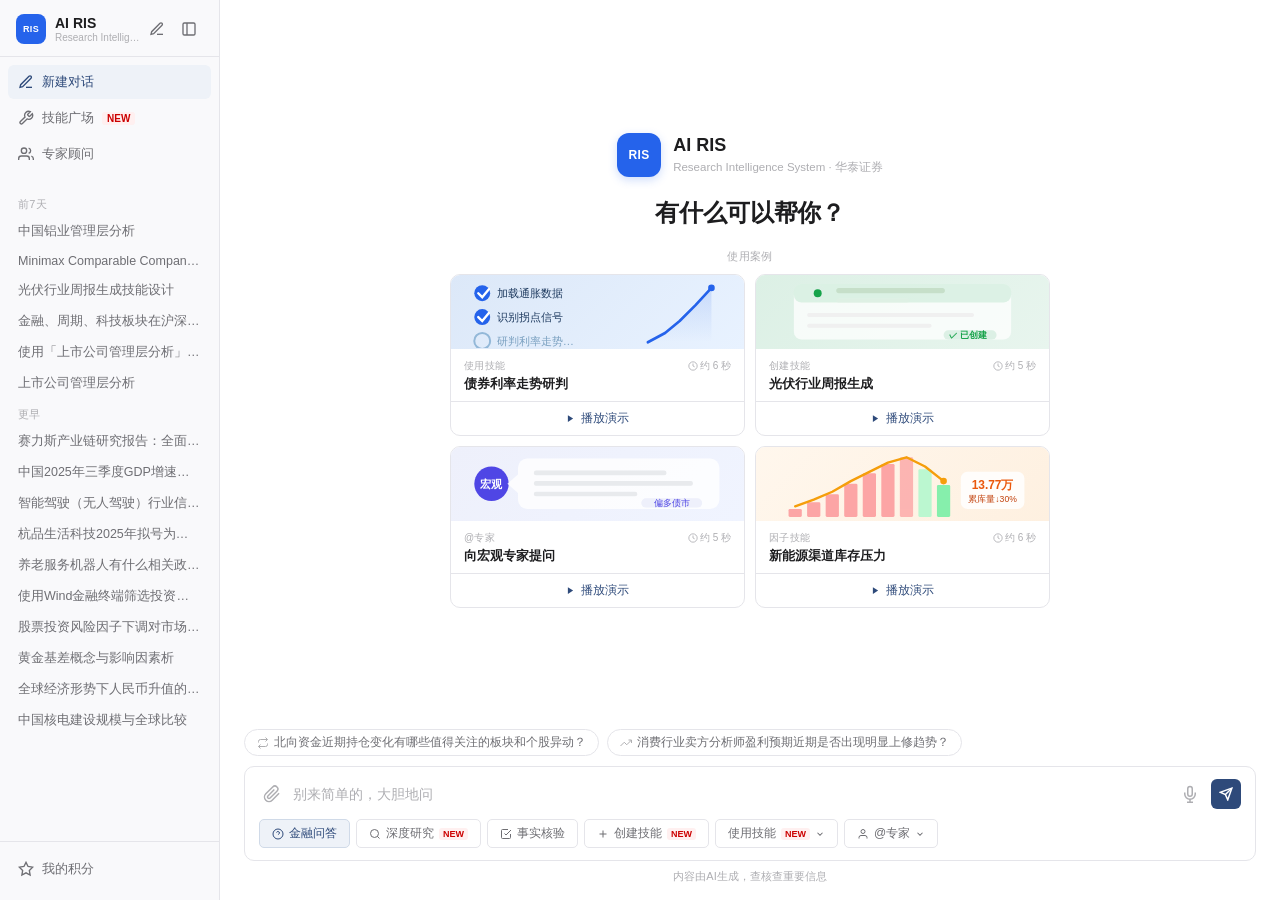
==== commit 328b960a: "Fix play button visibility and add playback speed control - Restructure all 4 use-case cards: move u" ====
--- a/index.html
+++ b/index.html
@@ -462,7 +462,7 @@
       text-align: left; overflow: hidden;
     }
     .use-case-card:hover { border-color: var(--accent); box-shadow: 0 2px 12px rgba(37,99,235,0.08); }
-    .use-case-card:hover .uc-play { opacity: 1; }
+    .use-case-card:hover .uc-play { background: var(--accent-light); color: var(--accent); }
     /* Card preview area */
     .uc-preview {
       height: 74px; padding: 10px 14px; display: flex; align-items: center;
@@ -474,15 +474,17 @@
     .uc-prev-orange { background: linear-gradient(135deg, #fff7ed 0%, #fef0e0 100%); }
     .uc-preview svg { width: 100%; }
     /* Card body */
-    .uc-body { padding: 10px 13px 12px; display: flex; flex-direction: column; gap: 4px; }
+    .uc-body { padding: 10px 13px 8px; display: flex; flex-direction: column; gap: 3px; }
+    .uc-meta { display: flex; align-items: center; justify-content: space-between; }
     .uc-label { font-size: 10px; color: var(--text3); font-weight: 500; letter-spacing: 0.3px; }
-    .uc-title { font-size: 12.5px; font-weight: 600; color: var(--text); line-height: 1.3; }
-    .uc-foot { display: flex; align-items: center; justify-content: space-between; margin-top: 5px; }
-    .uc-dur { font-size: 10.5px; color: var(--text3); display: flex; align-items: center; gap: 3px; }
+    .uc-dur { font-size: 10px; color: var(--text3); display: flex; align-items: center; gap: 2px; }
+    .uc-title { font-size: 12.5px; font-weight: 600; color: var(--text); line-height: 1.35; }
+    /* Play button — full-width footer bar */
     .uc-play {
-      display: flex; align-items: center; gap: 4px; padding: 4px 10px;
-      border-radius: 10px; background: var(--accent); color: white;
-      font-size: 11px; font-weight: 500; opacity: 0.88; transition: opacity 0.15s;
+      border-top: 1px solid var(--border); padding: 8px 13px;
+      display: flex; align-items: center; justify-content: center; gap: 6px;
+      font-size: 12px; font-weight: 500; color: var(--accent);
+      background: transparent; transition: background 0.15s;
     }
     /* Demo panel progress bar + replay */
     .demo-progress-bar {
@@ -559,6 +561,18 @@
       font-family: inherit; transition: color 0.1s;
     }
     .demo-back:hover { color: var(--accent); }
+
+    /* Speed control */
+    .demo-speed { display: flex; align-items: center; gap: 3px; margin-left: auto; }
+    .demo-speed-label { font-size: 11px; color: var(--text3); margin-right: 4px; }
+    .speed-btn {
+      background: none; border: 1px solid var(--border); cursor: pointer;
+      padding: 3px 8px; border-radius: 10px; font-size: 11px; color: var(--text2);
+      font-family: inherit; transition: all 0.12s;
+    }
+    .speed-btn:hover { border-color: var(--accent); color: var(--accent); }
+    .speed-btn.active { background: var(--accent); border-color: var(--accent); color: #fff; font-weight: 600; }
+
     .demo-messages { display: flex; flex-direction: column; gap: 16px; }
     .demo-user {
       align-self: flex-end; max-width: 75%; background: var(--accent); color: #fff;
@@ -954,13 +968,13 @@
               </svg>
             </div>
             <div class="uc-body">
-              <div class="uc-label">使用技能</div>
+              <div class="uc-meta">
+                <span class="uc-label">使用技能</span>
+                <span class="uc-dur"><svg width="10" height="10" viewBox="0 0 24 24" fill="none" stroke="currentColor" stroke-width="2"><circle cx="12" cy="12" r="10"/><polyline points="12 6 12 12 16 14"/></svg>约 6 秒</span>
+              </div>
               <div class="uc-title">债券利率走势研判</div>
-              <div class="uc-foot">
-                <span class="uc-dur"><svg width="10" height="10" viewBox="0 0 24 24" fill="none" stroke="currentColor" stroke-width="2"><circle cx="12" cy="12" r="10"/><polyline points="12 6 12 12 16 14"/></svg>约 6 秒</span>
-                <span class="uc-play"><svg width="9" height="9" viewBox="0 0 24 24" fill="currentColor"><polygon points="5 3 19 12 5 21 5 3"/></svg>播放演示</span>
-              </div>
             </div>
+            <div class="uc-play"><svg width="9" height="9" viewBox="0 0 24 24" fill="currentColor"><polygon points="5 3 19 12 5 21 5 3"/></svg>播放演示</div>
           </button>
 
           <!-- Card 2: 创建技能 -->
@@ -980,13 +994,13 @@
               </svg>
             </div>
             <div class="uc-body">
-              <div class="uc-label">创建技能</div>
+              <div class="uc-meta">
+                <span class="uc-label">创建技能</span>
+                <span class="uc-dur"><svg width="10" height="10" viewBox="0 0 24 24" fill="none" stroke="currentColor" stroke-width="2"><circle cx="12" cy="12" r="10"/><polyline points="12 6 12 12 16 14"/></svg>约 5 秒</span>
+              </div>
               <div class="uc-title">光伏行业周报生成</div>
-              <div class="uc-foot">
-                <span class="uc-dur"><svg width="10" height="10" viewBox="0 0 24 24" fill="none" stroke="currentColor" stroke-width="2"><circle cx="12" cy="12" r="10"/><polyline points="12 6 12 12 16 14"/></svg>约 5 秒</span>
-                <span class="uc-play"><svg width="9" height="9" viewBox="0 0 24 24" fill="currentColor"><polygon points="5 3 19 12 5 21 5 3"/></svg>播放演示</span>
-              </div>
             </div>
+            <div class="uc-play"><svg width="9" height="9" viewBox="0 0 24 24" fill="currentColor"><polygon points="5 3 19 12 5 21 5 3"/></svg>播放演示</div>
           </button>
 
           <!-- Card 3: @专家 -->
@@ -1005,13 +1019,13 @@
               </svg>
             </div>
             <div class="uc-body">
-              <div class="uc-label">@专家</div>
+              <div class="uc-meta">
+                <span class="uc-label">@专家</span>
+                <span class="uc-dur"><svg width="10" height="10" viewBox="0 0 24 24" fill="none" stroke="currentColor" stroke-width="2"><circle cx="12" cy="12" r="10"/><polyline points="12 6 12 12 16 14"/></svg>约 5 秒</span>
+              </div>
               <div class="uc-title">向宏观专家提问</div>
-              <div class="uc-foot">
-                <span class="uc-dur"><svg width="10" height="10" viewBox="0 0 24 24" fill="none" stroke="currentColor" stroke-width="2"><circle cx="12" cy="12" r="10"/><polyline points="12 6 12 12 16 14"/></svg>约 5 秒</span>
-                <span class="uc-play"><svg width="9" height="9" viewBox="0 0 24 24" fill="currentColor"><polygon points="5 3 19 12 5 21 5 3"/></svg>播放演示</span>
-              </div>
             </div>
+            <div class="uc-play"><svg width="9" height="9" viewBox="0 0 24 24" fill="currentColor"><polygon points="5 3 19 12 5 21 5 3"/></svg>播放演示</div>
           </button>
 
           <!-- Card 4: 因子技能 (nev-inventory) -->
@@ -1035,13 +1049,13 @@
               </svg>
             </div>
             <div class="uc-body">
-              <div class="uc-label">因子技能</div>
+              <div class="uc-meta">
+                <span class="uc-label">因子技能</span>
+                <span class="uc-dur"><svg width="10" height="10" viewBox="0 0 24 24" fill="none" stroke="currentColor" stroke-width="2"><circle cx="12" cy="12" r="10"/><polyline points="12 6 12 12 16 14"/></svg>约 6 秒</span>
+              </div>
               <div class="uc-title">新能源渠道库存压力</div>
-              <div class="uc-foot">
-                <span class="uc-dur"><svg width="10" height="10" viewBox="0 0 24 24" fill="none" stroke="currentColor" stroke-width="2"><circle cx="12" cy="12" r="10"/><polyline points="12 6 12 12 16 14"/></svg>约 6 秒</span>
-                <span class="uc-play"><svg width="9" height="9" viewBox="0 0 24 24" fill="currentColor"><polygon points="5 3 19 12 5 21 5 3"/></svg>播放演示</span>
-              </div>
             </div>
+            <div class="uc-play"><svg width="9" height="9" viewBox="0 0 24 24" fill="currentColor"><polygon points="5 3 19 12 5 21 5 3"/></svg>播放演示</div>
           </button>
 
         </div>
@@ -1064,6 +1078,12 @@
           </svg>
           重新播放
         </button>
+        <div class="demo-speed">
+          <span class="demo-speed-label">速度</span>
+          <button class="speed-btn active" id="speed-1x" onclick="setPlaybackSpeed(1)">1×</button>
+          <button class="speed-btn" id="speed-15x" onclick="setPlaybackSpeed(1.5)">1.5×</button>
+          <button class="speed-btn" id="speed-2x" onclick="setPlaybackSpeed(2)">2×</button>
+        </div>
       </div>
       <div class="demo-messages" id="demo-messages"></div>
     </div>
@@ -2016,6 +2036,18 @@
   }
 
   let currentDemoType = null;
+  let playbackSpeed = 1;
+
+  function setPlaybackSpeed(spd) {
+    playbackSpeed = spd;
+    ['1x','15x','2x'].forEach(id => {
+      const el = document.getElementById('speed-' + id);
+      if (el) el.classList.remove('active');
+    });
+    const map = { 1: '1x', 1.5: '15x', 2: '2x' };
+    const activeEl = document.getElementById('speed-' + map[spd]);
+    if (activeEl) activeEl.classList.add('active');
+  }
 
   function replayCurrentDemo() {
     if (currentDemoType) showDemo(currentDemoType);
@@ -2105,12 +2137,13 @@
 
     // ── Animation scheduling ──
     // Each step: show title → expand subs → sub items appear → mark done
-    const STEP_GAP   = 900;   // ms between steps
-    const SUB_DELAY  = 180;   // ms between sub items appearing
-    const SUB_START  = 280;   // ms after step appears before subs start
-    const DONE_DELAY = 300;   // ms after last sub before marking done
-
-    let cursor = 400; // initial delay
+    const spd = playbackSpeed;
+    const STEP_GAP   = 900  / spd;
+    const SUB_DELAY  = 180  / spd;
+    const SUB_START  = 280  / spd;
+    const DONE_DELAY = 300  / spd;
+
+    let cursor = 400 / spd; // initial delay
 
     demo.steps.forEach((step, i) => {
       const stepDelay = cursor;
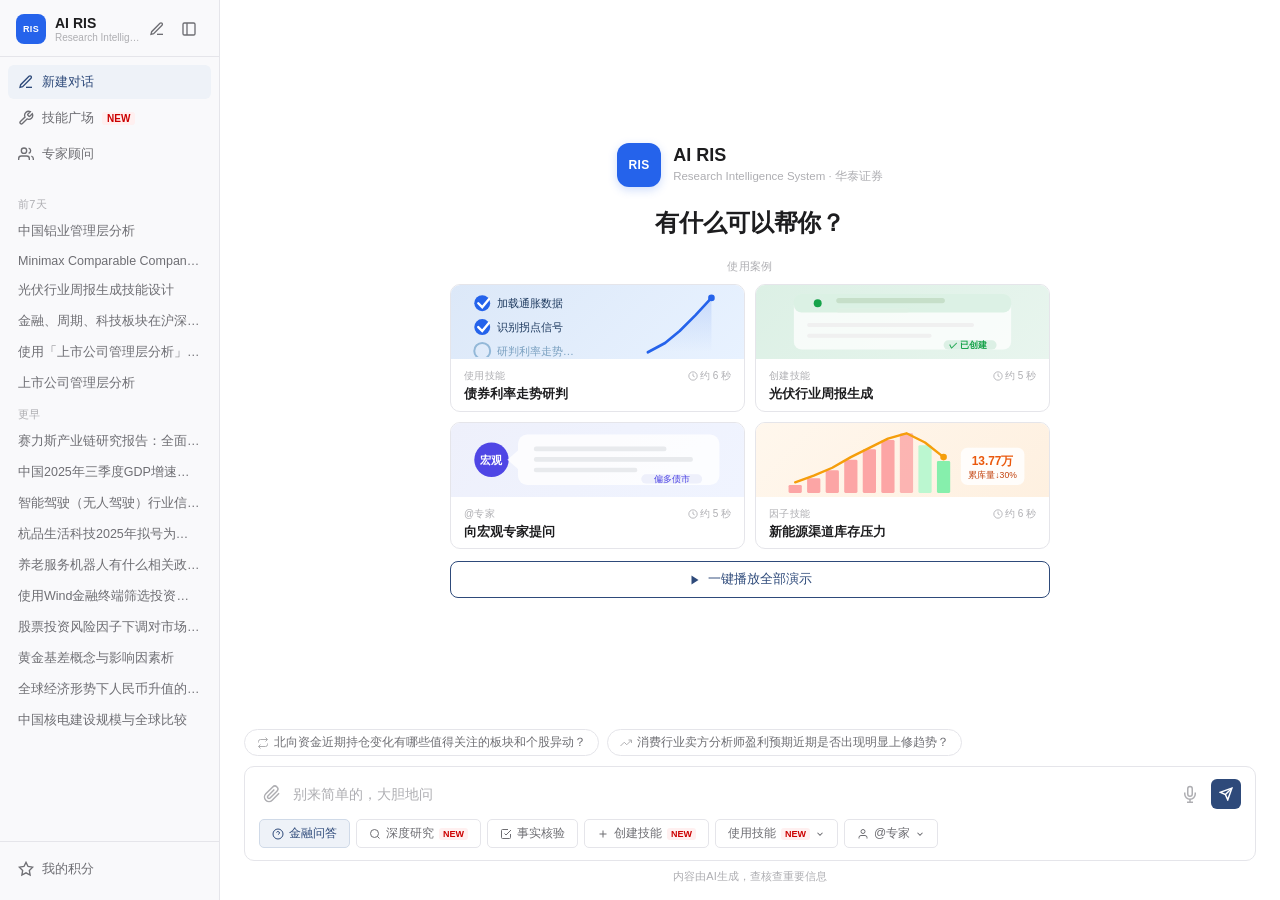
==== commit 6b0af424: "Add single play-all button for sequential demo playback - Remove per-card uc-play buttons; restore c" ====
--- a/index.html
+++ b/index.html
@@ -561,6 +561,24 @@
       font-family: inherit; transition: color 0.1s;
     }
     .demo-back:hover { color: var(--accent); }
+
+    /* Play all button */
+    .play-all-btn {
+      display: flex; align-items: center; justify-content: center; gap: 7px;
+      width: 100%; margin-top: 12px; padding: 9px 0;
+      border: 1.5px solid var(--accent); border-radius: 8px;
+      background: transparent; color: var(--accent);
+      font-size: 12.5px; font-weight: 500; font-family: inherit;
+      cursor: pointer; transition: all 0.15s;
+    }
+    .play-all-btn:hover { background: var(--accent); color: #fff; }
+    .play-all-btn:active { opacity: 0.85; }
+
+    /* Tour indicator */
+    .demo-tour-indicator {
+      font-size: 11.5px; color: var(--text3); margin-left: 10px;
+      white-space: nowrap;
+    }
 
     /* Speed control */
     .demo-speed { display: flex; align-items: center; gap: 3px; margin-left: auto; }
@@ -974,7 +992,6 @@
               </div>
               <div class="uc-title">债券利率走势研判</div>
             </div>
-            <div class="uc-play"><svg width="9" height="9" viewBox="0 0 24 24" fill="currentColor"><polygon points="5 3 19 12 5 21 5 3"/></svg>播放演示</div>
           </button>
 
           <!-- Card 2: 创建技能 -->
@@ -1000,7 +1017,6 @@
               </div>
               <div class="uc-title">光伏行业周报生成</div>
             </div>
-            <div class="uc-play"><svg width="9" height="9" viewBox="0 0 24 24" fill="currentColor"><polygon points="5 3 19 12 5 21 5 3"/></svg>播放演示</div>
           </button>
 
           <!-- Card 3: @专家 -->
@@ -1025,7 +1041,6 @@
               </div>
               <div class="uc-title">向宏观专家提问</div>
             </div>
-            <div class="uc-play"><svg width="9" height="9" viewBox="0 0 24 24" fill="currentColor"><polygon points="5 3 19 12 5 21 5 3"/></svg>播放演示</div>
           </button>
 
           <!-- Card 4: 因子技能 (nev-inventory) -->
@@ -1055,10 +1070,16 @@
               </div>
               <div class="uc-title">新能源渠道库存压力</div>
             </div>
-            <div class="uc-play"><svg width="9" height="9" viewBox="0 0 24 24" fill="currentColor"><polygon points="5 3 19 12 5 21 5 3"/></svg>播放演示</div>
           </button>
 
         </div>
+
+        <!-- 一键播放全部演示 -->
+        <button class="play-all-btn" id="play-all-btn" onclick="playAllDemos()">
+          <svg width="12" height="12" viewBox="0 0 24 24" fill="currentColor"><polygon points="5 3 19 12 5 21 5 3"/></svg>
+          一键播放全部演示
+        </button>
+
       </div>
     </div>
 
@@ -1072,6 +1093,7 @@
           </svg>
           返回
         </button>
+        <span class="demo-tour-indicator" id="demo-tour-indicator"></span>
         <button class="demo-replay" id="demo-replay-btn" onclick="replayCurrentDemo()">
           <svg width="11" height="11" viewBox="0 0 24 24" fill="none" stroke="currentColor" stroke-width="2.5">
             <polyline points="1 4 1 10 7 10"/><path d="M3.51 15a9 9 0 1 0 .49-3.6"/>
@@ -2037,6 +2059,35 @@
 
   let currentDemoType = null;
   let playbackSpeed = 1;
+  let tourActive = false;
+
+  function playAllDemos() {
+    const types = ['use-skill', 'create-skill', 'ask-expert', 'nev-inventory'];
+    const labels = ['使用技能', '创建技能', '@专家', '因子技能'];
+    tourActive = true;
+    let idx = 0;
+    function playNext() {
+      if (!tourActive || idx >= types.length) {
+        tourActive = false;
+        const ind = document.getElementById('demo-tour-indicator');
+        if (ind) ind.textContent = '';
+        return;
+      }
+      const ind = document.getElementById('demo-tour-indicator');
+      if (ind) ind.textContent = labels[idx] + ' · ' + (idx + 1) + ' / ' + types.length;
+      showDemo(types[idx], () => {
+        idx++;
+        if (!tourActive) return;
+        if (idx < types.length) {
+          setTimeout(playNext, 2000 / playbackSpeed);
+        } else {
+          tourActive = false;
+          if (ind) ind.textContent = '已全部播放完毕';
+        }
+      });
+    }
+    playNext();
+  }
 
   function setPlaybackSpeed(spd) {
     playbackSpeed = spd;
@@ -2053,7 +2104,7 @@
     if (currentDemoType) showDemo(currentDemoType);
   }
 
-  function showDemo(type) {
+  function showDemo(type, onComplete) {
     currentDemoType = type;
     const demo = demoData[type];
     document.getElementById('chat-welcome').style.display = 'none';
@@ -2209,11 +2260,15 @@
       setTimeout(() => {
         const rb = document.getElementById('demo-replay-btn');
         if (rb) rb.style.display = 'flex';
+        if (typeof onComplete === 'function') onComplete();
       }, 600);
     }, collapseAt + 650);
   }
 
   function hideDemo() {
+    tourActive = false;
+    const ind = document.getElementById('demo-tour-indicator');
+    if (ind) ind.textContent = '';
     document.getElementById('chat-welcome').style.display = '';
     document.getElementById('view-chat').classList.remove('demo-mode');
     document.getElementById('demo-panel').classList.remove('active');
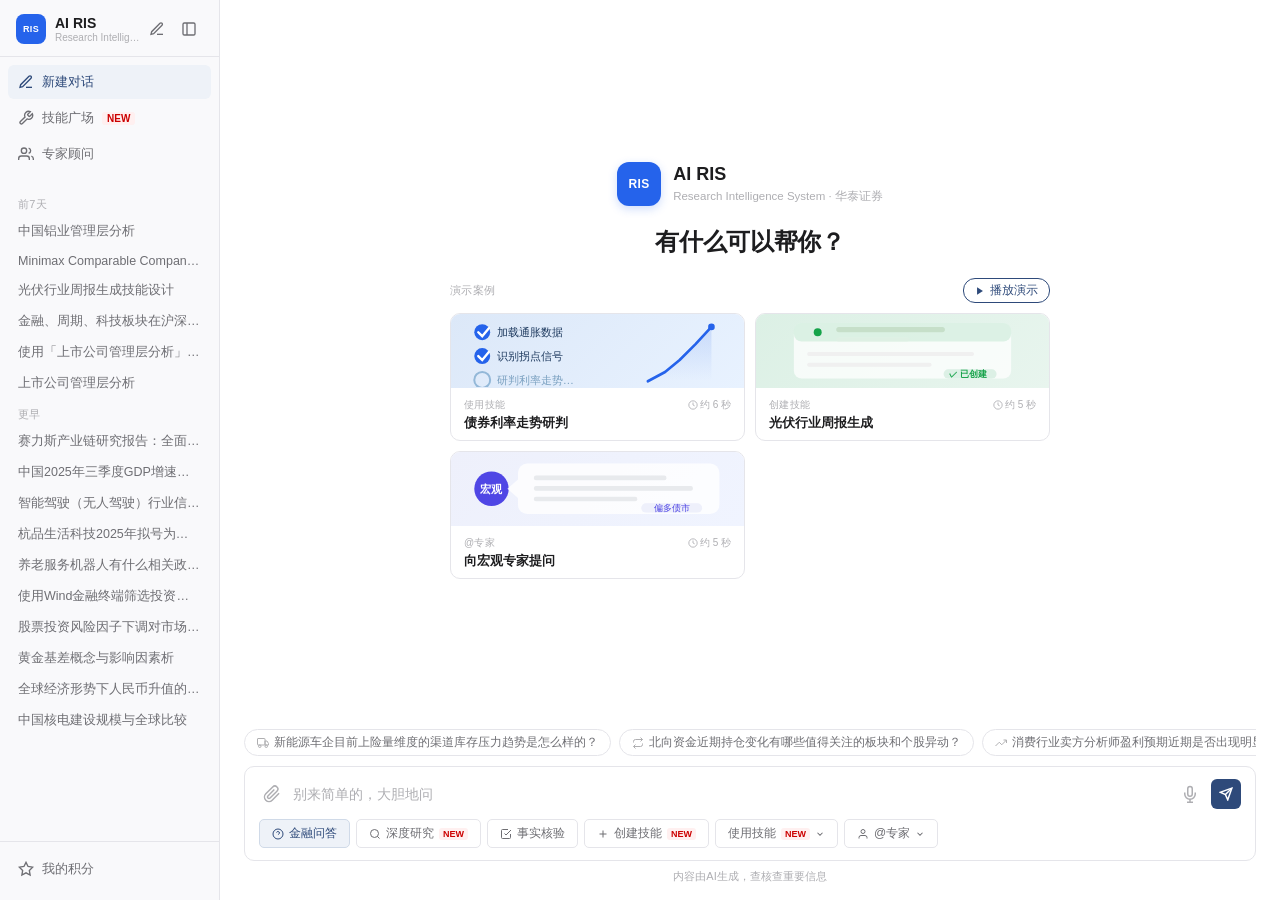
==== commit c663d62e: "Move nev-inventory to chips, play button to top-right of section header - Remove nev-inventory from " ====
--- a/index.html
+++ b/index.html
@@ -562,14 +562,18 @@
     }
     .demo-back:hover { color: var(--accent); }
 
-    /* Play all button */
+    /* Section header with inline play button */
+    .use-case-hd {
+      display: flex; align-items: center; justify-content: space-between;
+      margin-bottom: 10px;
+    }
+    .use-case-hd .use-case-label { margin-bottom: 0; }
     .play-all-btn {
-      display: flex; align-items: center; justify-content: center; gap: 7px;
-      width: 100%; margin-top: 12px; padding: 9px 0;
-      border: 1.5px solid var(--accent); border-radius: 8px;
-      background: transparent; color: var(--accent);
-      font-size: 12.5px; font-weight: 500; font-family: inherit;
-      cursor: pointer; transition: all 0.15s;
+      display: flex; align-items: center; gap: 5px;
+      padding: 4px 11px; border-radius: 12px;
+      border: 1px solid var(--accent); background: transparent;
+      color: var(--accent); font-size: 11.5px; font-weight: 500;
+      font-family: inherit; cursor: pointer; transition: all 0.15s;
     }
     .play-all-btn:hover { background: var(--accent); color: #fff; }
     .play-all-btn:active { opacity: 0.85; }
@@ -964,7 +968,13 @@
 
       <!-- Use case cards + quick chips -->
       <div class="use-case-section">
-        <div class="use-case-label">使用案例</div>
+        <div class="use-case-hd">
+          <div class="use-case-label">演示案例</div>
+          <button class="play-all-btn" id="play-all-btn" onclick="playAllDemos()">
+            <svg width="10" height="10" viewBox="0 0 24 24" fill="currentColor"><polygon points="5 3 19 12 5 21 5 3"/></svg>
+            播放演示
+          </button>
+        </div>
         <div class="use-cases">
 
           <!-- Card 1: 使用技能 -->
@@ -1043,43 +1053,7 @@
             </div>
           </button>
 
-          <!-- Card 4: 因子技能 (nev-inventory) -->
-          <button class="use-case-card" onclick="showDemo('nev-inventory')">
-            <div class="uc-preview uc-prev-orange">
-              <svg viewBox="0 0 200 54" xmlns="http://www.w3.org/2000/svg">
-                <rect x="14" y="46" width="10" height="6"  fill="#fca5a5" rx="1"/>
-                <rect x="28" y="41" width="10" height="11" fill="#fca5a5" rx="1"/>
-                <rect x="42" y="35" width="10" height="17" fill="#fca5a5" rx="1"/>
-                <rect x="56" y="27" width="10" height="25" fill="#fca5a5" rx="1"/>
-                <rect x="70" y="19" width="10" height="33" fill="#fca5a5" rx="1"/>
-                <rect x="84" y="12" width="10" height="40" fill="#fca5a5" rx="1"/>
-                <rect x="98" y="7"  width="10" height="45" fill="#fca5a5" rx="1" opacity="0.8"/>
-                <rect x="112" y="16" width="10" height="36" fill="#bbf7d0" rx="1"/>
-                <rect x="126" y="28" width="10" height="24" fill="#86efac" rx="1"/>
-                <polyline points="19,44 33,39 47,33 61,25 75,18 89,11 103,7 117,14 131,25" fill="none" stroke="#f59e0b" stroke-width="1.8" stroke-linecap="round" stroke-linejoin="round"/>
-                <circle cx="131" cy="25" r="2.5" fill="#f59e0b"/>
-                <rect x="144" y="18" width="48" height="28" rx="5" fill="white" opacity="0.85"/>
-                <text x="168" y="31" font-size="9" fill="#ea580c" text-anchor="middle" font-weight="700">13.77万</text>
-                <text x="168" y="41" font-size="6.5" fill="#c2410c" text-anchor="middle">累库量↓30%</text>
-              </svg>
-            </div>
-            <div class="uc-body">
-              <div class="uc-meta">
-                <span class="uc-label">因子技能</span>
-                <span class="uc-dur"><svg width="10" height="10" viewBox="0 0 24 24" fill="none" stroke="currentColor" stroke-width="2"><circle cx="12" cy="12" r="10"/><polyline points="12 6 12 12 16 14"/></svg>约 6 秒</span>
-              </div>
-              <div class="uc-title">新能源渠道库存压力</div>
-            </div>
-          </button>
-
         </div>
-
-        <!-- 一键播放全部演示 -->
-        <button class="play-all-btn" id="play-all-btn" onclick="playAllDemos()">
-          <svg width="12" height="12" viewBox="0 0 24 24" fill="currentColor"><polygon points="5 3 19 12 5 21 5 3"/></svg>
-          一键播放全部演示
-        </button>
-
       </div>
     </div>
 
@@ -1241,6 +1215,10 @@
     </div>
 
     <div class="suggested-qs">
+      <button class="sq-chip" onclick="showDemo('nev-inventory')">
+        <svg width="12" height="12" viewBox="0 0 24 24" fill="none" stroke="currentColor" stroke-width="2"><rect x="1" y="3" width="15" height="13" rx="1"/><path d="M16 8h4l3 5v3h-7V8z"/><circle cx="5.5" cy="18.5" r="2.5"/><circle cx="18.5" cy="18.5" r="2.5"/></svg>
+        新能源车企目前上险量维度的渠道库存压力趋势是怎么样的？
+      </button>
       <button class="sq-chip" onclick="showDemo('northbound-fund')">
         <svg width="12" height="12" viewBox="0 0 24 24" fill="none" stroke="currentColor" stroke-width="2"><polyline points="17 1 21 5 17 9"/><path d="M3 11V9a4 4 0 0 1 4-4h14"/><polyline points="7 23 3 19 7 15"/><path d="M21 13v2a4 4 0 0 1-4 4H3"/></svg>
         北向资金近期持仓变化有哪些值得关注的板块和个股异动？
@@ -2062,8 +2040,8 @@
   let tourActive = false;
 
   function playAllDemos() {
-    const types = ['use-skill', 'create-skill', 'ask-expert', 'nev-inventory'];
-    const labels = ['使用技能', '创建技能', '@专家', '因子技能'];
+    const types = ['use-skill', 'create-skill', 'ask-expert'];
+    const labels = ['使用技能', '创建技能', '@专家'];
     tourActive = true;
     let idx = 0;
     function playNext() {
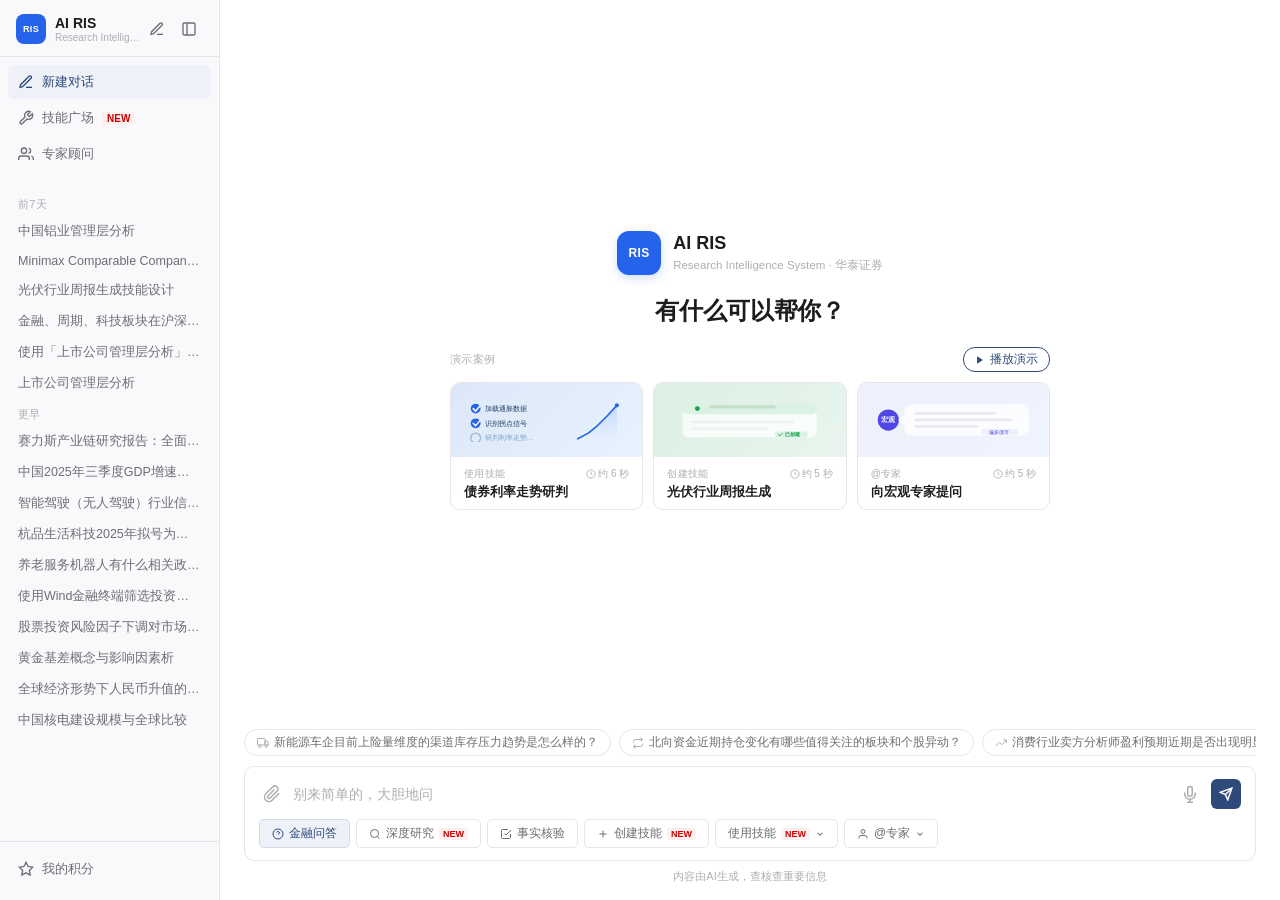
==== commit 905ee165: "3-column cards layout + animated return-and-click tour sequence - Change use-cases grid to repeat(3," ====
--- a/index.html
+++ b/index.html
@@ -454,7 +454,7 @@
     /* ─── USE CASE CARDS ─── */
     .use-case-section { width: 100%; margin-bottom: 0; }
     .use-case-label { font-size: 11px; color: var(--text3); font-weight: 500; letter-spacing: 0.3px; margin-bottom: 10px; }
-    .use-cases { display: grid; grid-template-columns: 1fr 1fr; gap: 10px; }
+    .use-cases { display: grid; grid-template-columns: repeat(3, 1fr); gap: 10px; }
     .use-case-card {
       display: flex; flex-direction: column; align-items: stretch;
       padding: 0; border: 1px solid var(--border); border-radius: var(--radius);
@@ -463,6 +463,12 @@
     }
     .use-case-card:hover { border-color: var(--accent); box-shadow: 0 2px 12px rgba(37,99,235,0.08); }
     .use-case-card:hover .uc-play { background: var(--accent-light); color: var(--accent); }
+    @keyframes ucClickPulse {
+      0%   { transform: scale(1);    box-shadow: 0 0 0 0   rgba(46,74,122,0.40); border-color: var(--accent); }
+      40%  { transform: scale(1.03); box-shadow: 0 0 0 7px rgba(46,74,122,0.14); border-color: var(--accent); }
+      100% { transform: scale(1);    box-shadow: 0 0 0 0   rgba(46,74,122,0);    border-color: var(--accent); }
+    }
+    .uc-highlight { animation: ucClickPulse 0.65s ease-out forwards; border-color: var(--accent) !important; }
     /* Card preview area */
     .uc-preview {
       height: 74px; padding: 10px 14px; display: flex; align-items: center;
@@ -978,7 +984,7 @@
         <div class="use-cases">
 
           <!-- Card 1: 使用技能 -->
-          <button class="use-case-card" onclick="showDemo('use-skill')">
+          <button class="use-case-card" id="card-use-skill" onclick="showDemo('use-skill')">
             <div class="uc-preview uc-prev-blue">
               <svg viewBox="0 0 200 54" xmlns="http://www.w3.org/2000/svg">
                 <circle cx="13" cy="13" r="6" fill="#2563eb"/>
@@ -1005,7 +1011,7 @@
           </button>
 
           <!-- Card 2: 创建技能 -->
-          <button class="use-case-card" onclick="showDemo('create-skill')">
+          <button class="use-case-card" id="card-create-skill" onclick="showDemo('create-skill')">
             <div class="uc-preview uc-prev-green">
               <svg viewBox="0 0 200 54" xmlns="http://www.w3.org/2000/svg">
                 <rect x="18" y="6" width="164" height="42" rx="6" fill="white" opacity="0.75"/>
@@ -1030,7 +1036,7 @@
           </button>
 
           <!-- Card 3: @专家 -->
-          <button class="use-case-card" onclick="showDemo('ask-expert')">
+          <button class="use-case-card" id="card-ask-expert" onclick="showDemo('ask-expert')">
             <div class="uc-preview uc-prev-indigo">
               <svg viewBox="0 0 200 54" xmlns="http://www.w3.org/2000/svg">
                 <circle cx="20" cy="27" r="13" fill="#4f46e5"/>
@@ -1215,7 +1221,7 @@
     </div>
 
     <div class="suggested-qs">
-      <button class="sq-chip" onclick="showDemo('nev-inventory')">
+      <button class="sq-chip" id="chip-nev-inventory" onclick="showDemo('nev-inventory')">
         <svg width="12" height="12" viewBox="0 0 24 24" fill="none" stroke="currentColor" stroke-width="2"><rect x="1" y="3" width="15" height="13" rx="1"/><path d="M16 8h4l3 5v3h-7V8z"/><circle cx="5.5" cy="18.5" r="2.5"/><circle cx="18.5" cy="18.5" r="2.5"/></svg>
         新能源车企目前上险量维度的渠道库存压力趋势是怎么样的？
       </button>
@@ -2040,31 +2046,55 @@
   let tourActive = false;
 
   function playAllDemos() {
-    const types = ['use-skill', 'create-skill', 'ask-expert'];
-    const labels = ['使用技能', '创建技能', '@专家'];
+    const sequence = [
+      { type: 'use-skill',     targetId: 'card-use-skill',     label: '使用技能' },
+      { type: 'create-skill',  targetId: 'card-create-skill',  label: '创建技能' },
+      { type: 'ask-expert',    targetId: 'card-ask-expert',    label: '@专家'    },
+      { type: 'nev-inventory', targetId: 'chip-nev-inventory', label: '因子技能' },
+    ];
     tourActive = true;
     let idx = 0;
-    function playNext() {
-      if (!tourActive || idx >= types.length) {
+
+    function highlightAndPlay() {
+      if (!tourActive || idx >= sequence.length) {
         tourActive = false;
         const ind = document.getElementById('demo-tour-indicator');
         if (ind) ind.textContent = '';
         return;
       }
+      const item = sequence[idx];
       const ind = document.getElementById('demo-tour-indicator');
-      if (ind) ind.textContent = labels[idx] + ' · ' + (idx + 1) + ' / ' + types.length;
-      showDemo(types[idx], () => {
-        idx++;
+
+      // Highlight the target card / chip to simulate the user clicking it
+      const el = document.getElementById(item.targetId);
+      if (el) {
+        el.classList.remove('uc-highlight');
+        void el.offsetWidth; // force reflow to restart animation
+        el.classList.add('uc-highlight');
+        el.scrollIntoView({ behavior: 'smooth', block: 'nearest' });
+      }
+
+      // After highlight, start the demo
+      setTimeout(() => {
         if (!tourActive) return;
-        if (idx < types.length) {
-          setTimeout(playNext, 2000 / playbackSpeed);
-        } else {
-          tourActive = false;
-          if (ind) ind.textContent = '已全部播放完毕';
-        }
-      });
-    }
-    playNext();
+        if (el) el.classList.remove('uc-highlight');
+        if (ind) ind.textContent = item.label + ' · ' + (idx + 1) + ' / ' + sequence.length;
+        showDemo(item.type, () => {
+          idx++;
+          if (!tourActive) return;
+          if (idx < sequence.length) {
+            // Return to welcome screen, then highlight next target
+            hideDemo(true);
+            setTimeout(highlightAndPlay, 600 / playbackSpeed);
+          } else {
+            tourActive = false;
+            if (ind) ind.textContent = '已全部播放完毕';
+          }
+        });
+      }, 900 / playbackSpeed);
+    }
+
+    highlightAndPlay();
   }
 
   function setPlaybackSpeed(spd) {
@@ -2243,10 +2273,12 @@
     }, collapseAt + 650);
   }
 
-  function hideDemo() {
-    tourActive = false;
-    const ind = document.getElementById('demo-tour-indicator');
-    if (ind) ind.textContent = '';
+  function hideDemo(fromTour) {
+    if (!fromTour) {
+      tourActive = false;
+      const ind = document.getElementById('demo-tour-indicator');
+      if (ind) ind.textContent = '';
+    }
     document.getElementById('chat-welcome').style.display = '';
     document.getElementById('view-chat').classList.remove('demo-mode');
     document.getElementById('demo-panel').classList.remove('active');
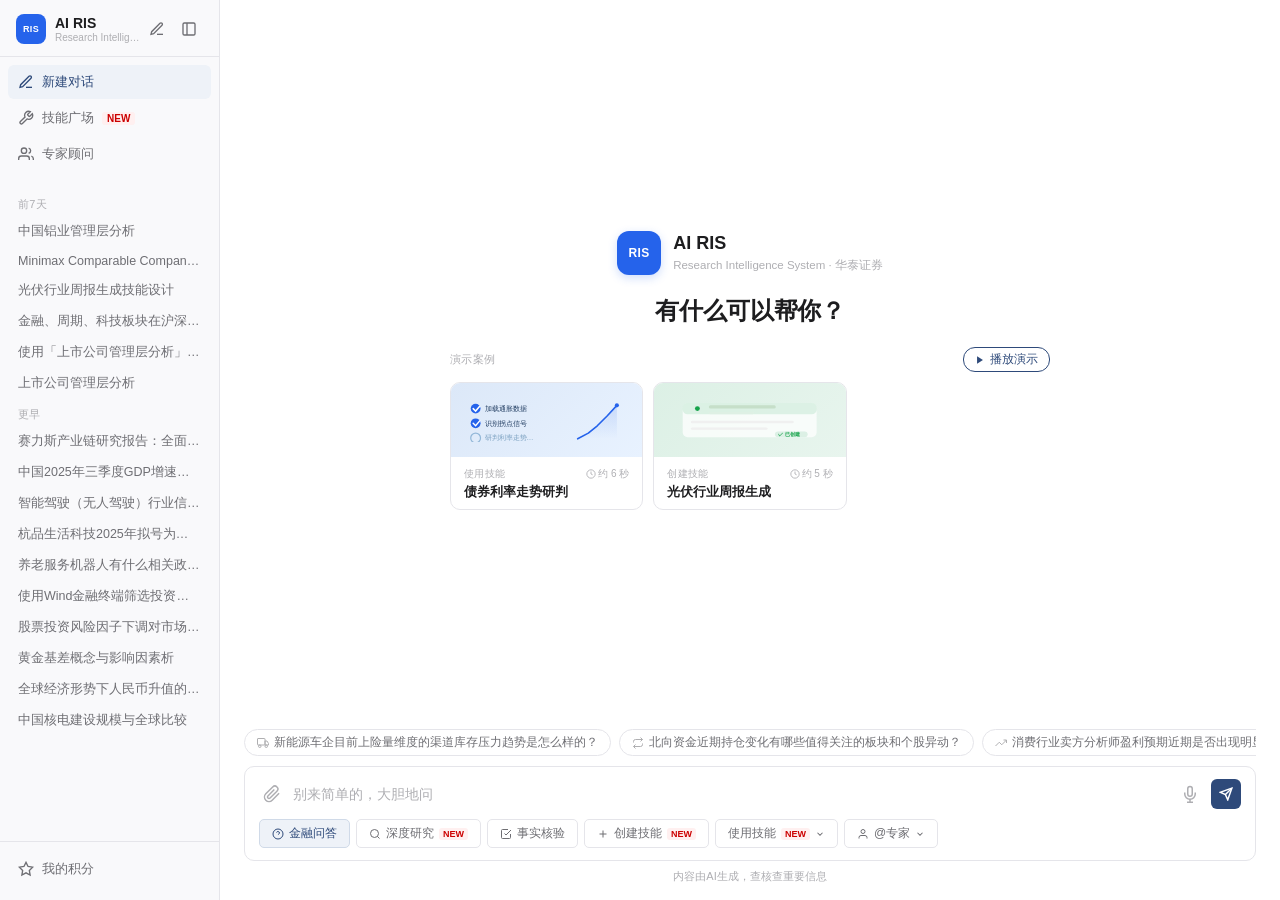
==== commit a9a4cb45: "Remove @专家 demo case, keep only 3 cases - Remove card HTML (向宏观专家提问) - Remove ask-expert demoData en" ====
--- a/index.html
+++ b/index.html
@@ -464,11 +464,17 @@
     .use-case-card:hover { border-color: var(--accent); box-shadow: 0 2px 12px rgba(37,99,235,0.08); }
     .use-case-card:hover .uc-play { background: var(--accent-light); color: var(--accent); }
     @keyframes ucClickPulse {
-      0%   { transform: scale(1);    box-shadow: 0 0 0 0   rgba(46,74,122,0.40); border-color: var(--accent); }
-      40%  { transform: scale(1.03); box-shadow: 0 0 0 7px rgba(46,74,122,0.14); border-color: var(--accent); }
-      100% { transform: scale(1);    box-shadow: 0 0 0 0   rgba(46,74,122,0);    border-color: var(--accent); }
-    }
-    .uc-highlight { animation: ucClickPulse 0.65s ease-out forwards; border-color: var(--accent) !important; }
+      0%   { transform: scale(1);    box-shadow: 0 0 0 0    rgba(46,74,122,0.45); border-color: var(--accent); }
+      25%  { transform: scale(1.03); box-shadow: 0 0 0 8px  rgba(46,74,122,0.18); border-color: var(--accent); }
+      55%  { transform: scale(1.01); box-shadow: 0 0 0 12px rgba(46,74,122,0.08); border-color: var(--accent); }
+      100% { transform: scale(1);    box-shadow: 0 0 0 0    rgba(46,74,122,0);    border-color: var(--accent); }
+    }
+    .uc-highlight { animation: ucClickPulse 1.1s ease-out forwards; border-color: var(--accent) !important; }
+    @keyframes backBtnFlash {
+      0%, 100% { color: var(--text2); }
+      40%      { color: var(--accent); font-weight: 600; }
+    }
+    .demo-back.btn-flash { animation: backBtnFlash 0.55s ease; }
     /* Card preview area */
     .uc-preview {
       height: 74px; padding: 10px 14px; display: flex; align-items: center;
@@ -1032,30 +1038,6 @@
                 <span class="uc-dur"><svg width="10" height="10" viewBox="0 0 24 24" fill="none" stroke="currentColor" stroke-width="2"><circle cx="12" cy="12" r="10"/><polyline points="12 6 12 12 16 14"/></svg>约 5 秒</span>
               </div>
               <div class="uc-title">光伏行业周报生成</div>
-            </div>
-          </button>
-
-          <!-- Card 3: @专家 -->
-          <button class="use-case-card" id="card-ask-expert" onclick="showDemo('ask-expert')">
-            <div class="uc-preview uc-prev-indigo">
-              <svg viewBox="0 0 200 54" xmlns="http://www.w3.org/2000/svg">
-                <circle cx="20" cy="27" r="13" fill="#4f46e5"/>
-                <text x="20" y="30" font-size="8" fill="white" text-anchor="middle" font-weight="700">宏观</text>
-                <rect x="40" y="8" width="152" height="38" rx="7" fill="white" opacity="0.82"/>
-                <polygon points="40,20 32,27 40,34" fill="white" opacity="0.82"/>
-                <rect x="52" y="17" width="100" height="3.5" rx="1.5" fill="#e8eaed"/>
-                <rect x="52" y="25" width="120" height="3.5" rx="1.5" fill="#e8eaed"/>
-                <rect x="52" y="33" width="78" height="3.5" rx="1.5" fill="#e8eaed"/>
-                <rect x="133" y="38" width="46" height="7" rx="3.5" fill="#eef0fb"/>
-                <text x="156" y="44" font-size="6.5" fill="#4f46e5" text-anchor="middle">偏多债市</text>
-              </svg>
-            </div>
-            <div class="uc-body">
-              <div class="uc-meta">
-                <span class="uc-label">@专家</span>
-                <span class="uc-dur"><svg width="10" height="10" viewBox="0 0 24 24" fill="none" stroke="currentColor" stroke-width="2"><circle cx="12" cy="12" r="10"/><polyline points="12 6 12 12 16 14"/></svg>约 5 秒</span>
-              </div>
-              <div class="uc-title">向宏观专家提问</div>
             </div>
           </button>
 
@@ -1414,55 +1396,6 @@
         { tag: '公告', cls: 'gong', title: '关于推进分布式光伏发电项目管理办法（征求意见稿）', date: '2025-02-28' },
         { tag: '研报', cls: 'yan', title: '光伏供应链月报：硅料价格底部确认信号渐现', date: '2025-03-05' },
         { tag: '资讯', cls: 'zixun', title: '分布式光伏新政落地，装机配额或超预期', date: '2025-03-13' },
-      ]
-    },
-    'ask-expert': {
-      userMsg: '@宏观专家 当前货币政策宽松预期升温，如何看待债券市场的走势与配置机会？',
-      steps: [
-        {
-          title: '识别专家角色 · 加载研究框架',
-          subs: [
-            { type: 'tool', text: 'LOAD expert(role="宏观专家", domain=["利率","流动性","央行政策","宏观周期"])' },
-            { type: 'data', text: '专家框架：IS-LM → 货币政策传导 → 债券市场定价三层逻辑链' },
-            { type: 'note', text: '✦ 知识库版本：宏观研究框架 v3.2，覆盖 2010–2025 政策周期' },
-          ]
-        },
-        {
-          title: '拆解问题维度 · 确认分析路径',
-          subs: [
-            { type: 'note', text: '维度① 货币政策宽松预期的来源与可靠性' },
-            { type: 'note', text: '维度② 宽松预期 → 利率下行传导路径（短端 vs 长端差异）' },
-            { type: 'note', text: '维度③ 当前时点的债券配置性价比与组合结构建议' },
-          ]
-        },
-        {
-          title: '调取关键利率 & 流动性数据',
-          subs: [
-            { type: 'tool', text: 'GET rates(["DR007","R007","MLF","OMO_7D","10Y_CGB","1Y_CGB","超储率"])' },
-            { type: 'data', text: 'DR007：<strong>1.72%</strong> | OMO 7D：<strong>1.50%</strong> | MLF：<strong>2.00%</strong>' },
-            { type: 'data', text: '10Y国债：<strong>1.98%</strong> | 1Y国债：<strong>1.42%</strong> | 期限利差：<strong>56bp</strong>' },
-            { type: 'data', text: '银行间超储率（估算）：<strong>1.8%</strong>，处历史中高位，资金面充裕' },
-          ]
-        },
-        {
-          title: '交叉验证 · 生成专家研判',
-          subs: [
-            { type: 'note', text: '宽松验证：OMO 利率低于 DR007 中枢，政策意图显著' },
-            { type: 'note', text: '曲线形态：期限利差 56bp，曲线偏平，长端配置空间有限但仍存在' },
-            { type: 'note', text: '✦ 专家视角回复生成完毕，附数据引用与风险提示' },
-          ]
-        }
-      ],
-      result: 'ask-expert',
-      refs: [
-        { tag: '研报', cls: 'yan', title: '货币政策观察：降准落地后的流动性展望与债市影响', date: '2025-03-16' },
-        { tag: '资讯', cls: 'zixun', title: '货币政策宽松预期下资产配置策略研讨纪要', date: '2025-03-12' },
-        { tag: '数据', cls: 'shuju', title: '公开市场业务操作公告（2025年第51号）', date: '2025-03-10' },
-        { tag: '研报', cls: 'yan', title: '利率走廊机制解读：OMO与DR007背离信号分析', date: '2025-03-09' },
-        { tag: '研报', cls: 'yan', title: '2025年货币政策展望：降息窗口或在Q2打开', date: '2025-03-06' },
-        { tag: '公告', cls: 'gong', title: '2025年政府债券发行总体安排说明', date: '2025-01-20' },
-        { tag: '资讯', cls: 'zixun', title: '宽松预期升温，长端利率还有多少下行空间？', date: '2025-03-15' },
-        { tag: '研报', cls: 'yan', title: '期限利差与曲线形态：哑铃策略适用性探讨', date: '2025-03-08' },
       ]
     },
     'nev-inventory': {
@@ -2049,12 +1982,13 @@
     const sequence = [
       { type: 'use-skill',     targetId: 'card-use-skill',     label: '使用技能' },
       { type: 'create-skill',  targetId: 'card-create-skill',  label: '创建技能' },
-      { type: 'ask-expert',    targetId: 'card-ask-expert',    label: '@专家'    },
       { type: 'nev-inventory', targetId: 'chip-nev-inventory', label: '因子技能' },
     ];
     tourActive = true;
     let idx = 0;
-
+    const spd = () => playbackSpeed;
+
+    // Step 1: highlight the target element on welcome screen, then trigger demo
     function highlightAndPlay() {
       if (!tourActive || idx >= sequence.length) {
         tourActive = false;
@@ -2065,33 +1999,43 @@
       const item = sequence[idx];
       const ind = document.getElementById('demo-tour-indicator');
 
-      // Highlight the target card / chip to simulate the user clicking it
       const el = document.getElementById(item.targetId);
       if (el) {
         el.classList.remove('uc-highlight');
-        void el.offsetWidth; // force reflow to restart animation
+        void el.offsetWidth;
         el.classList.add('uc-highlight');
         el.scrollIntoView({ behavior: 'smooth', block: 'nearest' });
       }
 
-      // After highlight, start the demo
+      // Wait for highlight animation, then launch demo
       setTimeout(() => {
         if (!tourActive) return;
         if (el) el.classList.remove('uc-highlight');
         if (ind) ind.textContent = item.label + ' · ' + (idx + 1) + ' / ' + sequence.length;
+
         showDemo(item.type, () => {
           idx++;
           if (!tourActive) return;
           if (idx < sequence.length) {
-            // Return to welcome screen, then highlight next target
-            hideDemo(true);
-            setTimeout(highlightAndPlay, 600 / playbackSpeed);
+            // Step 2: flash the ← 返回 button to show user "clicking back"
+            const backBtn = document.querySelector('.demo-back');
+            if (backBtn) {
+              backBtn.classList.add('btn-flash');
+              setTimeout(() => backBtn.classList.remove('btn-flash'), 600);
+            }
+            // Step 3: go back to welcome screen after back-button flash
+            setTimeout(() => {
+              if (!tourActive) return;
+              hideDemo(true);
+              // Step 4: brief pause on welcome screen, then highlight next target
+              setTimeout(highlightAndPlay, 500 / spd());
+            }, 600 / spd());
           } else {
             tourActive = false;
             if (ind) ind.textContent = '已全部播放完毕';
           }
         });
-      }, 900 / playbackSpeed);
+      }, 1100 / spd());
     }
 
     highlightAndPlay();
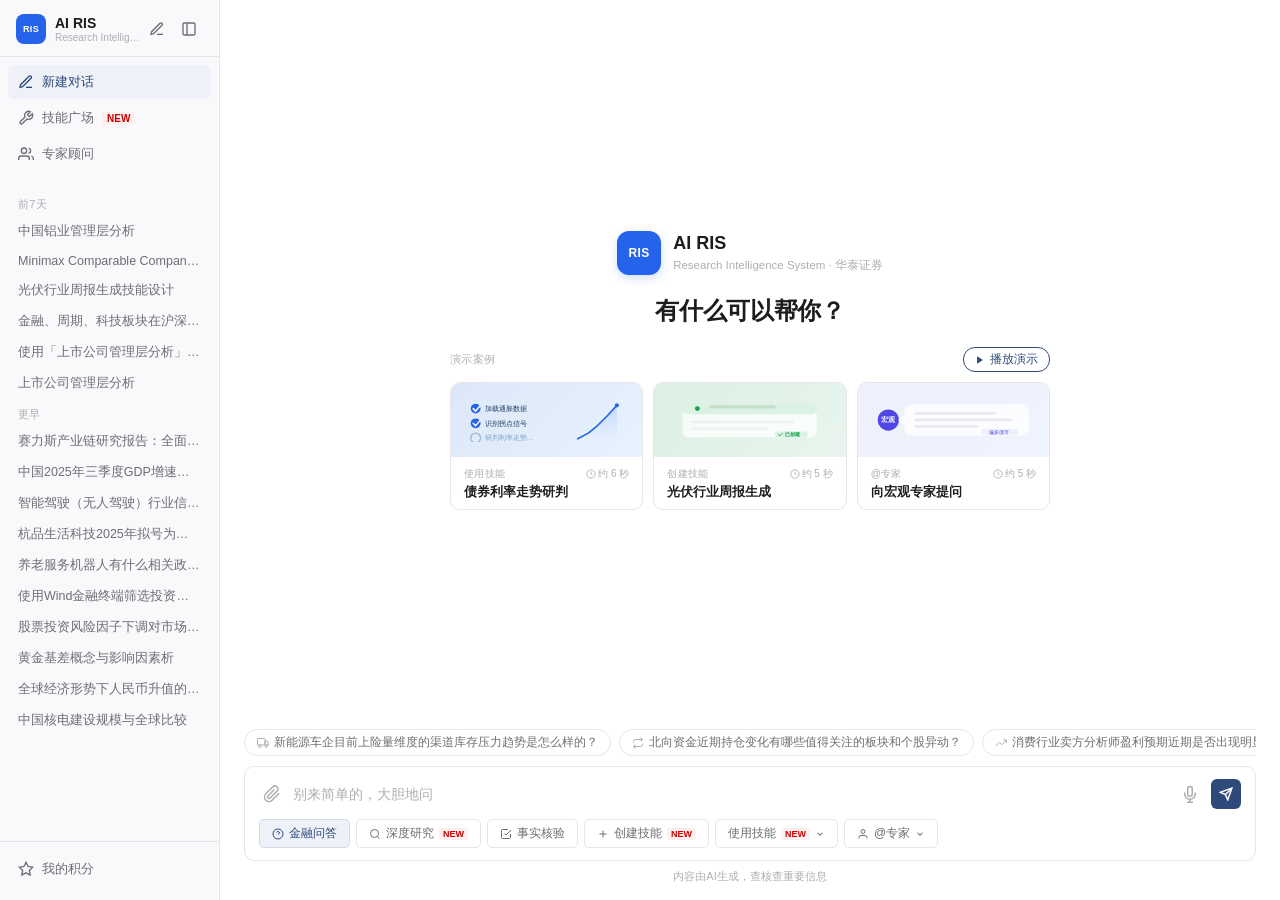
==== commit bb61ebc1: "Restore ask-expert card and demoData; exclude only from playAllDemos tour The 向宏观专家提问 card remains c" ====
--- a/index.html
+++ b/index.html
@@ -1038,6 +1038,30 @@
                 <span class="uc-dur"><svg width="10" height="10" viewBox="0 0 24 24" fill="none" stroke="currentColor" stroke-width="2"><circle cx="12" cy="12" r="10"/><polyline points="12 6 12 12 16 14"/></svg>约 5 秒</span>
               </div>
               <div class="uc-title">光伏行业周报生成</div>
+            </div>
+          </button>
+
+          <!-- Card 3: @专家 -->
+          <button class="use-case-card" id="card-ask-expert" onclick="showDemo('ask-expert')">
+            <div class="uc-preview uc-prev-indigo">
+              <svg viewBox="0 0 200 54" xmlns="http://www.w3.org/2000/svg">
+                <circle cx="20" cy="27" r="13" fill="#4f46e5"/>
+                <text x="20" y="30" font-size="8" fill="white" text-anchor="middle" font-weight="700">宏观</text>
+                <rect x="40" y="8" width="152" height="38" rx="7" fill="white" opacity="0.82"/>
+                <polygon points="40,20 32,27 40,34" fill="white" opacity="0.82"/>
+                <rect x="52" y="17" width="100" height="3.5" rx="1.5" fill="#e8eaed"/>
+                <rect x="52" y="25" width="120" height="3.5" rx="1.5" fill="#e8eaed"/>
+                <rect x="52" y="33" width="78" height="3.5" rx="1.5" fill="#e8eaed"/>
+                <rect x="133" y="38" width="46" height="7" rx="3.5" fill="#eef0fb"/>
+                <text x="156" y="44" font-size="6.5" fill="#4f46e5" text-anchor="middle">偏多债市</text>
+              </svg>
+            </div>
+            <div class="uc-body">
+              <div class="uc-meta">
+                <span class="uc-label">@专家</span>
+                <span class="uc-dur"><svg width="10" height="10" viewBox="0 0 24 24" fill="none" stroke="currentColor" stroke-width="2"><circle cx="12" cy="12" r="10"/><polyline points="12 6 12 12 16 14"/></svg>约 5 秒</span>
+              </div>
+              <div class="uc-title">向宏观专家提问</div>
             </div>
           </button>
 
@@ -1396,6 +1420,55 @@
         { tag: '公告', cls: 'gong', title: '关于推进分布式光伏发电项目管理办法（征求意见稿）', date: '2025-02-28' },
         { tag: '研报', cls: 'yan', title: '光伏供应链月报：硅料价格底部确认信号渐现', date: '2025-03-05' },
         { tag: '资讯', cls: 'zixun', title: '分布式光伏新政落地，装机配额或超预期', date: '2025-03-13' },
+      ]
+    },
+    'ask-expert': {
+      userMsg: '@宏观专家 当前货币政策宽松预期升温，如何看待债券市场的走势与配置机会？',
+      steps: [
+        {
+          title: '识别专家角色 · 加载研究框架',
+          subs: [
+            { type: 'tool', text: 'LOAD expert(role="宏观专家", domain=["利率","流动性","央行政策","宏观周期"])' },
+            { type: 'data', text: '专家框架：IS-LM → 货币政策传导 → 债券市场定价三层逻辑链' },
+            { type: 'note', text: '✦ 知识库版本：宏观研究框架 v3.2，覆盖 2010–2025 政策周期' },
+          ]
+        },
+        {
+          title: '拆解问题维度 · 确认分析路径',
+          subs: [
+            { type: 'note', text: '维度① 货币政策宽松预期的来源与可靠性' },
+            { type: 'note', text: '维度② 宽松预期 → 利率下行传导路径（短端 vs 长端差异）' },
+            { type: 'note', text: '维度③ 当前时点的债券配置性价比与组合结构建议' },
+          ]
+        },
+        {
+          title: '调取关键利率 & 流动性数据',
+          subs: [
+            { type: 'tool', text: 'GET rates(["DR007","R007","MLF","OMO_7D","10Y_CGB","1Y_CGB","超储率"])' },
+            { type: 'data', text: 'DR007：<strong>1.72%</strong> | OMO 7D：<strong>1.50%</strong> | MLF：<strong>2.00%</strong>' },
+            { type: 'data', text: '10Y国债：<strong>1.98%</strong> | 1Y国债：<strong>1.42%</strong> | 期限利差：<strong>56bp</strong>' },
+            { type: 'data', text: '银行间超储率（估算）：<strong>1.8%</strong>，处历史中高位，资金面充裕' },
+          ]
+        },
+        {
+          title: '交叉验证 · 生成专家研判',
+          subs: [
+            { type: 'note', text: '宽松验证：OMO 利率低于 DR007 中枢，政策意图显著' },
+            { type: 'note', text: '曲线形态：期限利差 56bp，曲线偏平，长端配置空间有限但仍存在' },
+            { type: 'note', text: '✦ 专家视角回复生成完毕，附数据引用与风险提示' },
+          ]
+        }
+      ],
+      result: 'ask-expert',
+      refs: [
+        { tag: '研报', cls: 'yan', title: '货币政策观察：降准落地后的流动性展望与债市影响', date: '2025-03-16' },
+        { tag: '资讯', cls: 'zixun', title: '货币政策宽松预期下资产配置策略研讨纪要', date: '2025-03-12' },
+        { tag: '数据', cls: 'shuju', title: '公开市场业务操作公告（2025年第51号）', date: '2025-03-10' },
+        { tag: '研报', cls: 'yan', title: '利率走廊机制解读：OMO与DR007背离信号分析', date: '2025-03-09' },
+        { tag: '研报', cls: 'yan', title: '2025年货币政策展望：降息窗口或在Q2打开', date: '2025-03-06' },
+        { tag: '公告', cls: 'gong', title: '2025年政府债券发行总体安排说明', date: '2025-01-20' },
+        { tag: '资讯', cls: 'zixun', title: '宽松预期升温，长端利率还有多少下行空间？', date: '2025-03-15' },
+        { tag: '研报', cls: 'yan', title: '期限利差与曲线形态：哑铃策略适用性探讨', date: '2025-03-08' },
       ]
     },
     'nev-inventory': {
